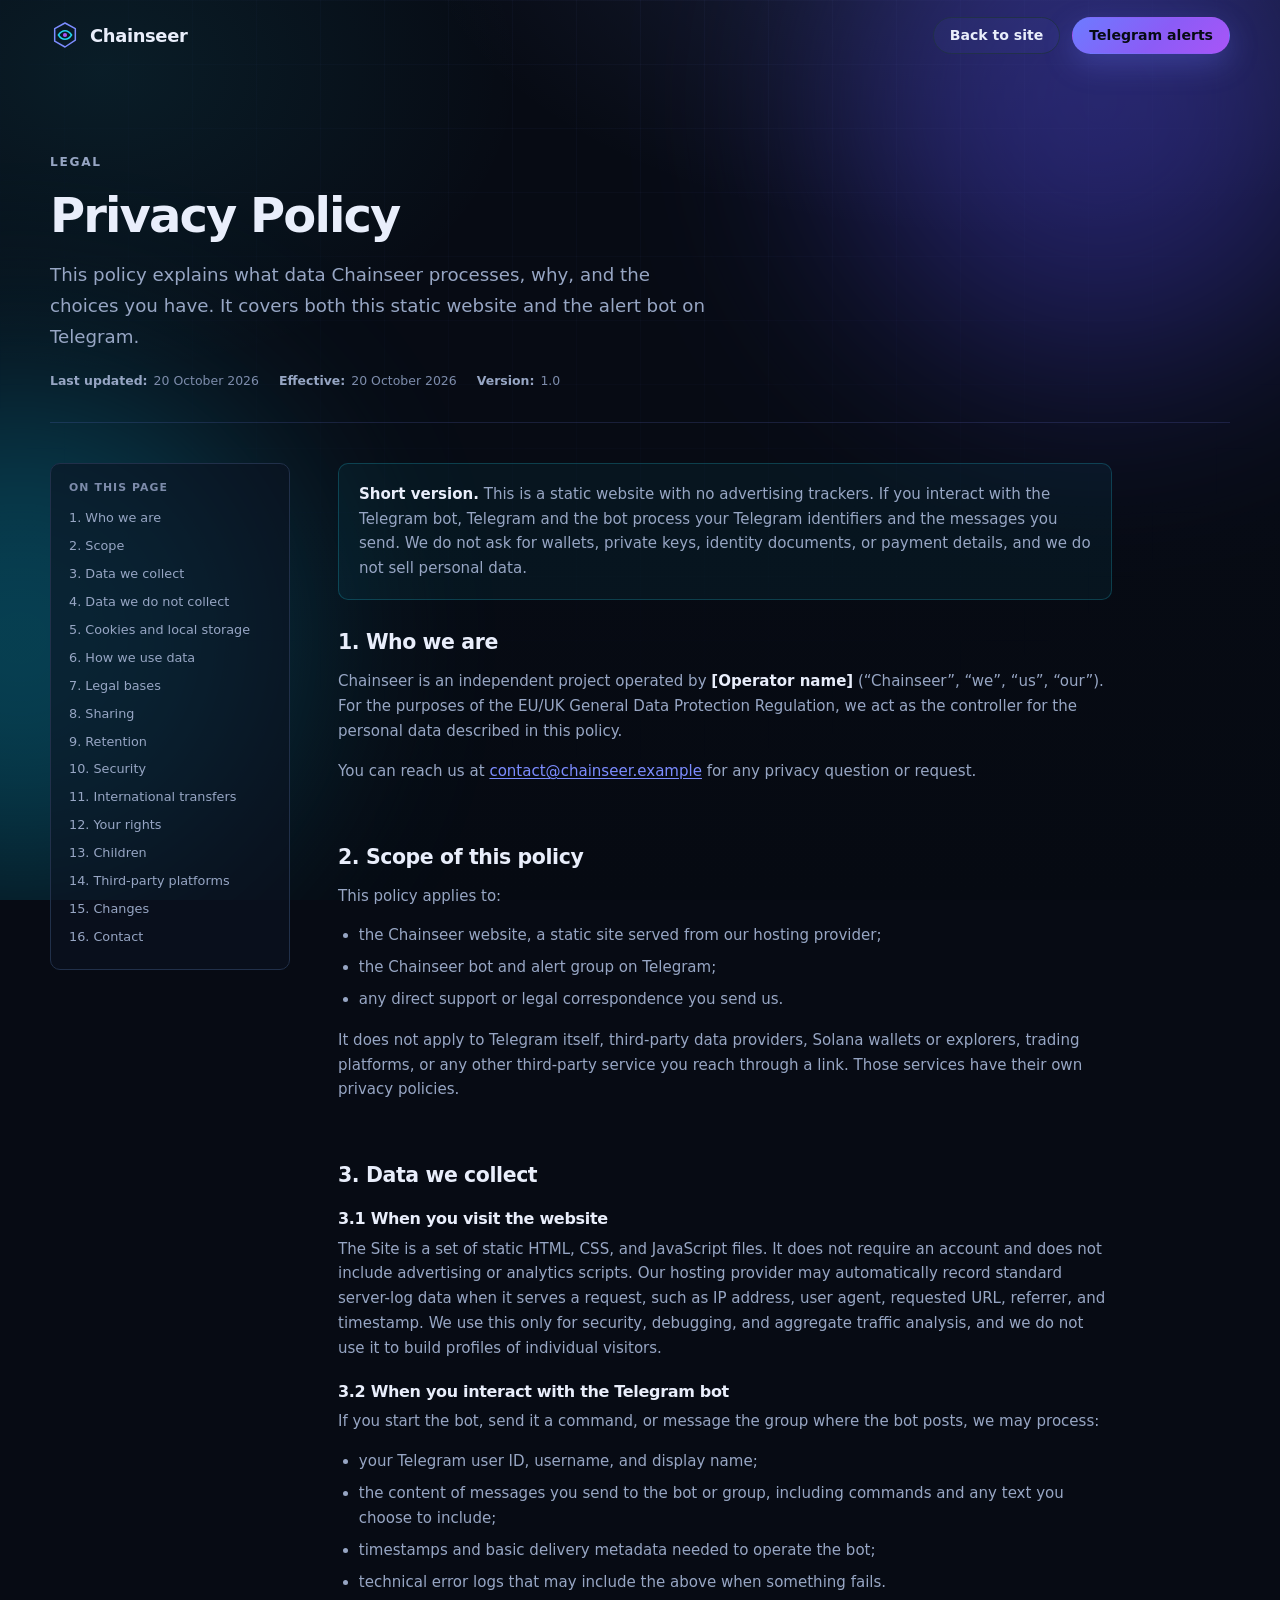
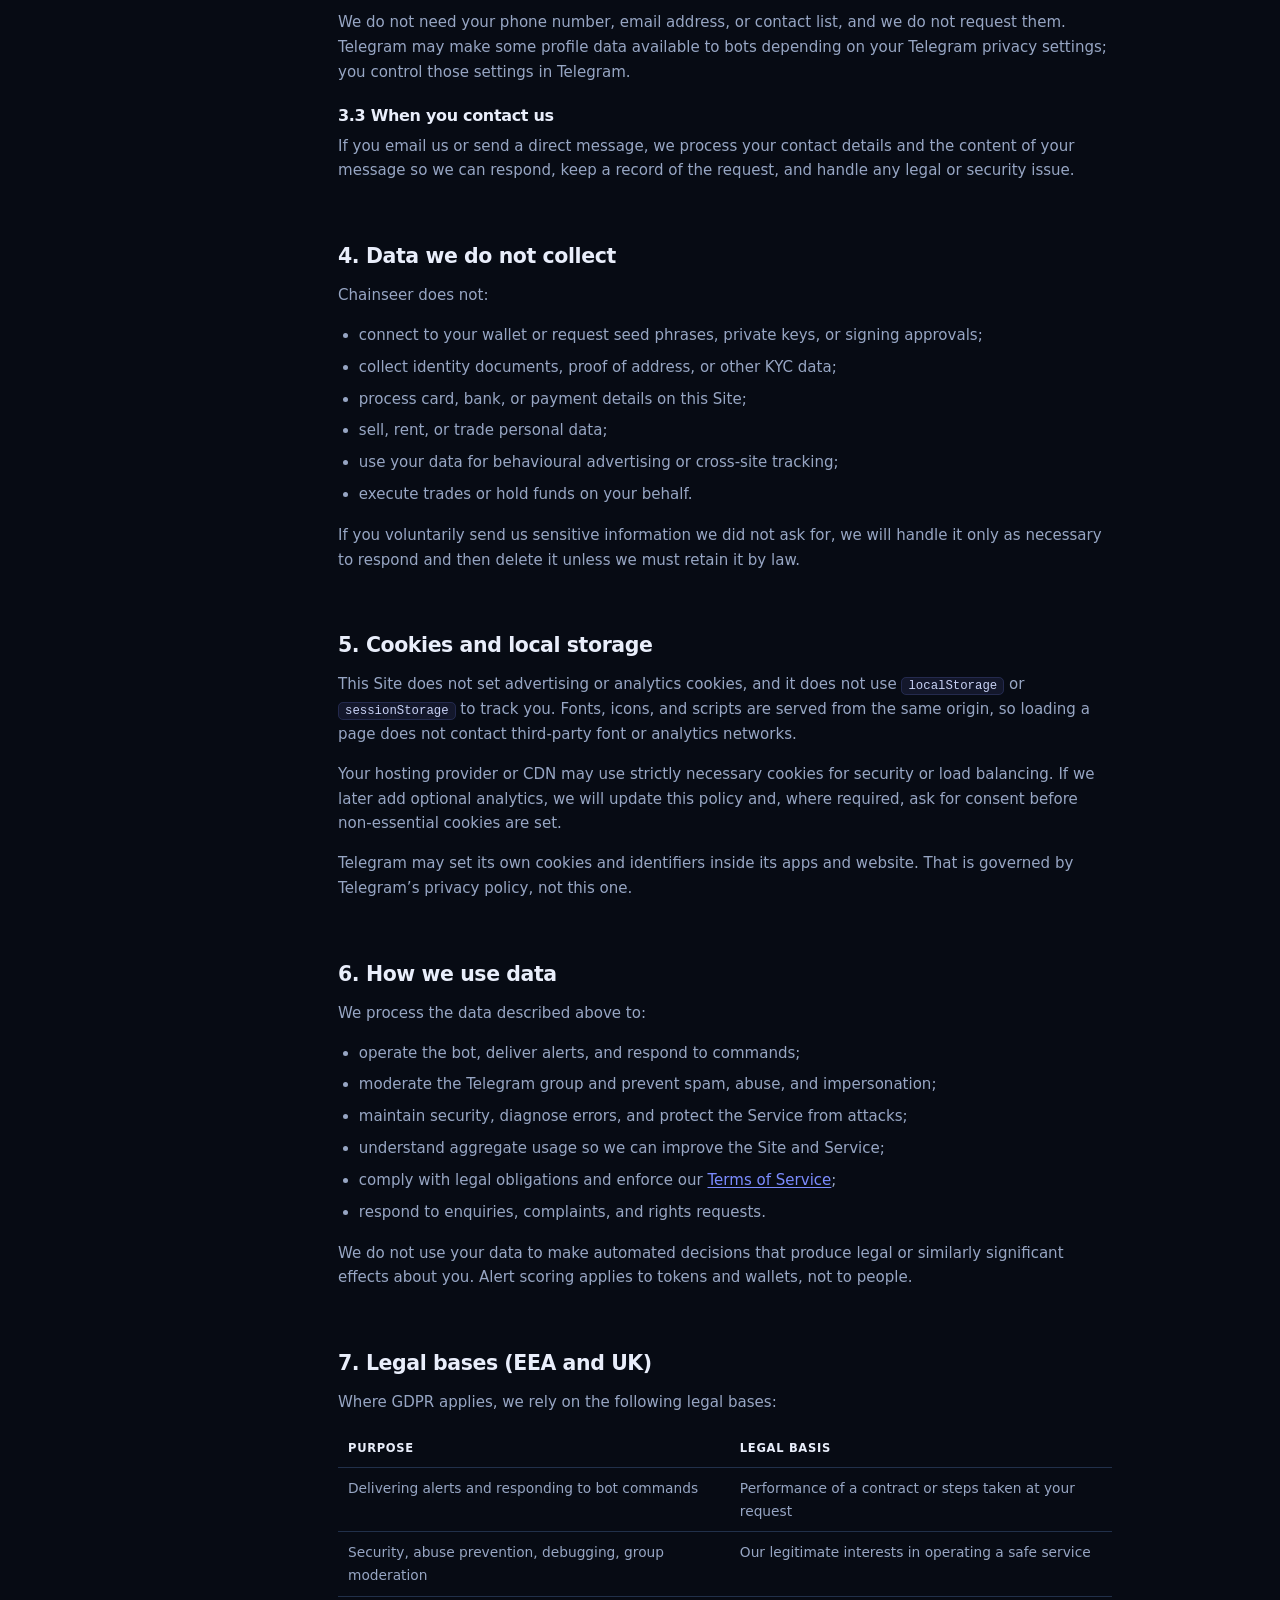
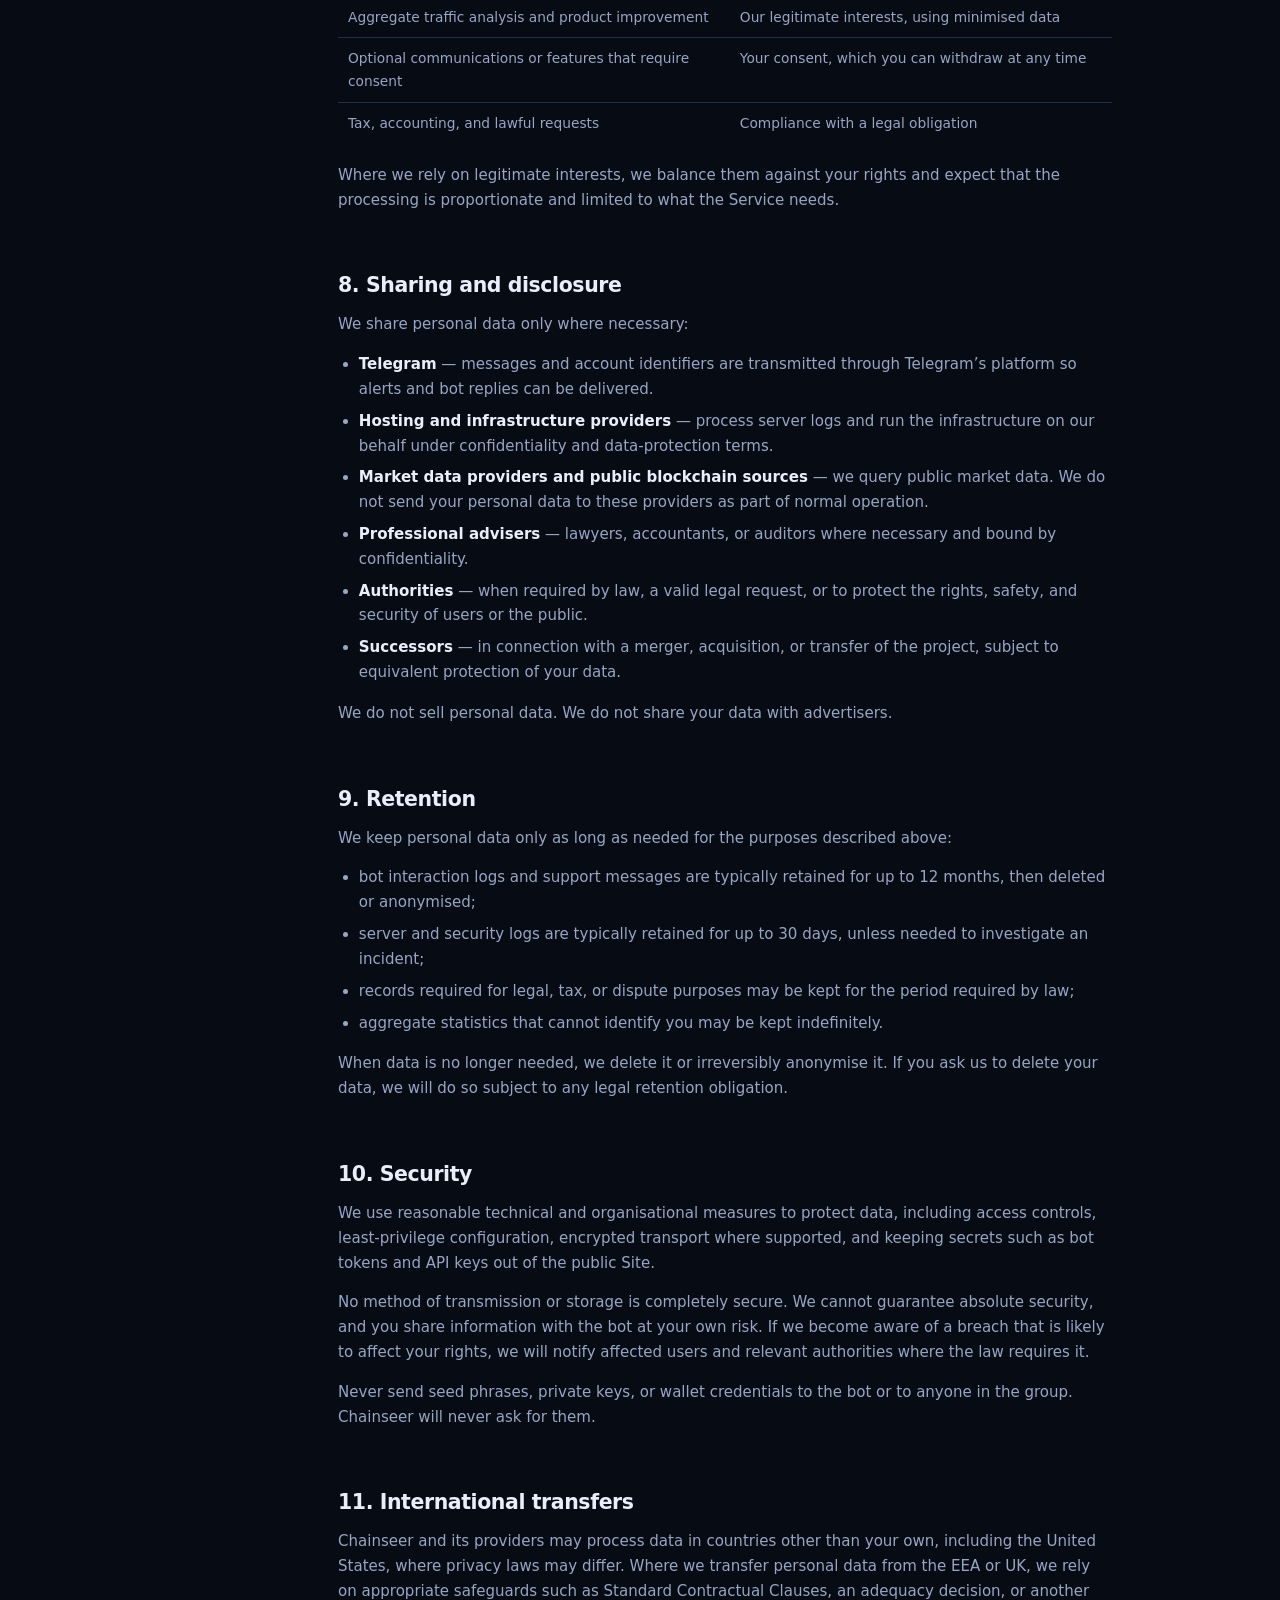
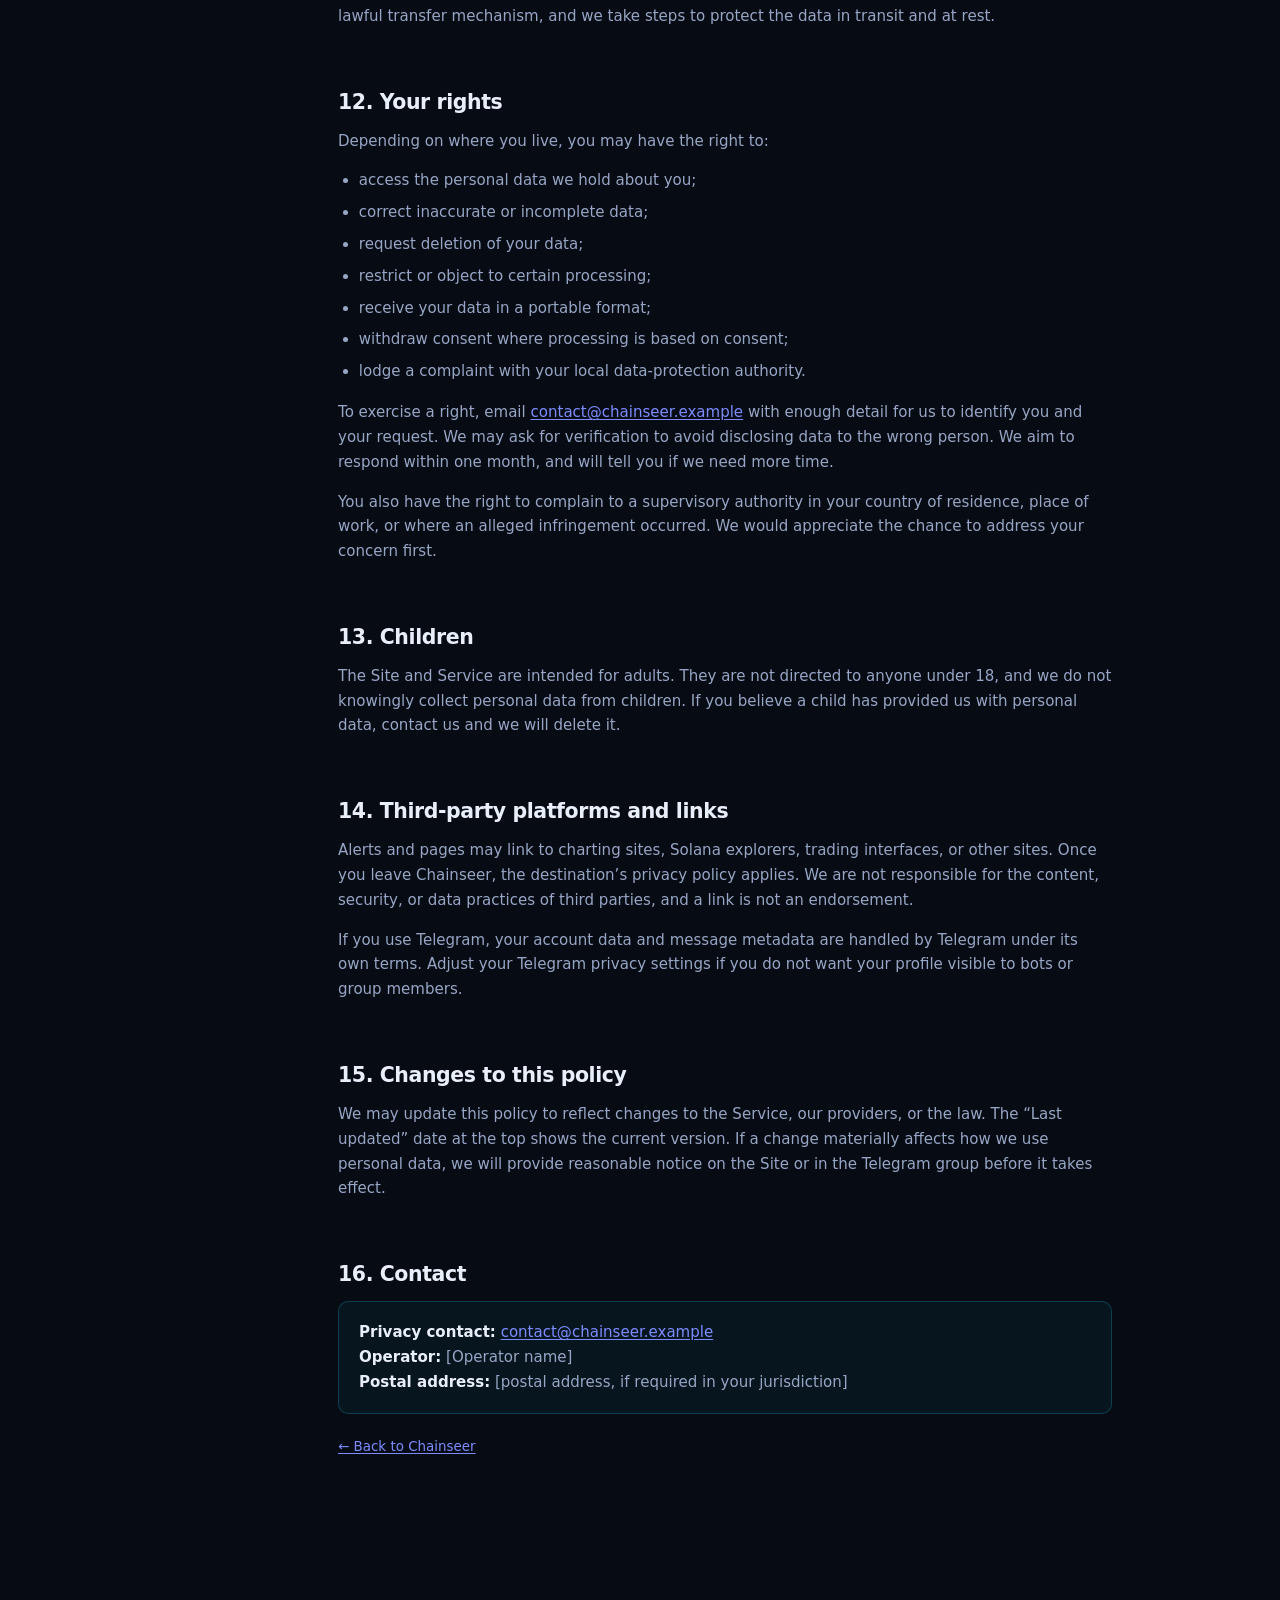
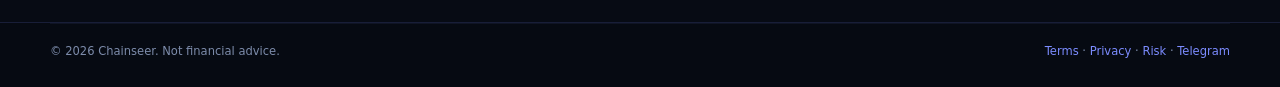
==== privacy.html @ b69fc52b "Add files via upload" ====
<!DOCTYPE html>
<html lang="en">
<head>
  <meta charset="utf-8">
  <meta name="viewport" content="width=device-width, initial-scale=1">
  <title>Privacy Policy — Chainseer</title>
  <meta name="description" content="How Chainseer handles data on the website and in the Telegram alert service.">
  <meta name="theme-color" content="#070b14">
  <link rel="canonical" href="https://chainseer.example/privacy.html">
  <meta name="robots" content="index,follow">
  <link rel="icon" href="data:image/svg+xml,%3Csvg xmlns='http://www.w3.org/2000/svg' viewBox='0 0 32 32'%3E%3Crect width='32' height='32' rx='8' fill='%230b1120'/%3E%3Cpath d='M16 4 27 10v12L16 28 5 22V10z' fill='none' stroke='%237c8cff' stroke-width='1.6'/%3E%3Cpath d='M9 16s3-4.5 7-4.5 7 4.5 7 4.5-3 4.5-7 4.5S9 16 9 16Z' fill='none' stroke='%2322d3ee' stroke-width='1.6'/%3E%3Ccircle cx='16' cy='16' r='2.2' fill='%23a855f7'/%3E%3C/svg%3E">
  <link rel="stylesheet" href="styles.css">
</head>
<body>
  <a class="skip-link" href="#main">Skip to content</a>
  <div class="bg-aura" aria-hidden="true"><span class="aura aura-1"></span><span class="aura aura-2"></span></div>

  <header class="site-header" id="top">
    <div class="wrap header-inner">
      <a class="brand" href="index.html" aria-label="Chainseer home">
        <svg class="brand-mark" viewBox="0 0 32 32" aria-hidden="true" focusable="false">
          <path d="M16 3.2 27 9.3v12.2L16 28.8 5 22.6V9.3z" fill="none" stroke="#7c8cff" stroke-width="1.6" stroke-linejoin="round"/>
          <path d="M9 16s3-4.6 7-4.6 7 4.6 7 4.6-3 4.6-7 4.6S9 16 9 16Z" fill="none" stroke="#22d3ee" stroke-width="1.6"/>
          <circle cx="16" cy="16" r="2.2" fill="#a855f7"/>
        </svg>
        <span class="brand-text">Chainseer</span>
      </a>
      <div class="header-actions">
        <a class="btn btn-ghost btn-sm" href="index.html">Back to site</a>
        <a class="btn btn-primary btn-sm" data-telegram href="https://t.me/chainseer" target="_blank" rel="noopener">Telegram alerts</a>
      </div>
    </div>
  </header>

  <main id="main">
    <div class="wrap legal-hero">
      <p class="eyebrow">Legal</p>
      <h1>Privacy Policy</h1>
      <p class="lede">This policy explains what data Chainseer processes, why, and the choices you have. It covers both this static website and the alert bot on Telegram.</p>
      <p class="legal-meta">
        <span><strong>Last updated:</strong> 20 October 2026</span>
        <span><strong>Effective:</strong> 20 October 2026</span>
        <span><strong>Version:</strong> 1.0</span>
      </p>
    </div>

    <div class="wrap legal-layout">
      <aside class="legal-toc" aria-label="On this page">
        <h2>On this page</h2>
        <nav>
          <a href="#who">1. Who we are</a>
          <a href="#scope">2. Scope</a>
          <a href="#collect">3. Data we collect</a>
          <a href="#not-collect">4. Data we do not collect</a>
          <a href="#cookies">5. Cookies and local storage</a>
          <a href="#use">6. How we use data</a>
          <a href="#bases">7. Legal bases</a>
          <a href="#share">8. Sharing</a>
          <a href="#retention">9. Retention</a>
          <a href="#security">10. Security</a>
          <a href="#transfers">11. International transfers</a>
          <a href="#rights">12. Your rights</a>
          <a href="#children">13. Children</a>
          <a href="#third-party">14. Third-party platforms</a>
          <a href="#changes">15. Changes</a>
          <a href="#contact">16. Contact</a>
        </nav>
      </aside>

      <article class="legal-body">
        <div class="legal-card callout">
          <p><strong>Short version.</strong> This is a static website with no advertising trackers. If you interact with the Telegram bot, Telegram and the bot process your Telegram identifiers and the messages you send. We do not ask for wallets, private keys, identity documents, or payment details, and we do not sell personal data.</p>
        </div>

        <section id="who">
          <h2>1. Who we are</h2>
          <p>Chainseer is an independent project operated by <strong>[Operator name]</strong> (“Chainseer”, “we”, “us”, “our”). For the purposes of the EU/UK General Data Protection Regulation, we act as the controller for the personal data described in this policy.</p>
          <p>You can reach us at <a href="mailto:contact@chainseer.example">contact@chainseer.example</a> for any privacy question or request.</p>
        </section>

        <section id="scope">
          <h2>2. Scope of this policy</h2>
          <p>This policy applies to:</p>
          <ul>
            <li>the Chainseer website, a static site served from our hosting provider;</li>
            <li>the Chainseer bot and alert group on Telegram;</li>
            <li>any direct support or legal correspondence you send us.</li>
          </ul>
          <p>It does not apply to Telegram itself, third-party data providers, Solana wallets or explorers, trading platforms, or any other third-party service you reach through a link. Those services have their own privacy policies.</p>
        </section>

        <section id="collect">
          <h2>3. Data we collect</h2>
          <h3>3.1 When you visit the website</h3>
          <p>The Site is a set of static HTML, CSS, and JavaScript files. It does not require an account and does not include advertising or analytics scripts. Our hosting provider may automatically record standard server-log data when it serves a request, such as IP address, user agent, requested URL, referrer, and timestamp. We use this only for security, debugging, and aggregate traffic analysis, and we do not use it to build profiles of individual visitors.</p>

          <h3>3.2 When you interact with the Telegram bot</h3>
          <p>If you start the bot, send it a command, or message the group where the bot posts, we may process:</p>
          <ul>
            <li>your Telegram user ID, username, and display name;</li>
            <li>the content of messages you send to the bot or group, including commands and any text you choose to include;</li>
            <li>timestamps and basic delivery metadata needed to operate the bot;</li>
            <li>technical error logs that may include the above when something fails.</li>
          </ul>
          <p>We do not need your phone number, email address, or contact list, and we do not request them. Telegram may make some profile data available to bots depending on your Telegram privacy settings; you control those settings in Telegram.</p>

          <h3>3.3 When you contact us</h3>
          <p>If you email us or send a direct message, we process your contact details and the content of your message so we can respond, keep a record of the request, and handle any legal or security issue.</p>
        </section>

        <section id="not-collect">
          <h2>4. Data we do not collect</h2>
          <p>Chainseer does not:</p>
          <ul>
            <li>connect to your wallet or request seed phrases, private keys, or signing approvals;</li>
            <li>collect identity documents, proof of address, or other KYC data;</li>
            <li>process card, bank, or payment details on this Site;</li>
            <li>sell, rent, or trade personal data;</li>
            <li>use your data for behavioural advertising or cross-site tracking;</li>
            <li>execute trades or hold funds on your behalf.</li>
          </ul>
          <p>If you voluntarily send us sensitive information we did not ask for, we will handle it only as necessary to respond and then delete it unless we must retain it by law.</p>
        </section>

        <section id="cookies">
          <h2>5. Cookies and local storage</h2>
          <p>This Site does not set advertising or analytics cookies, and it does not use <code>localStorage</code> or <code>sessionStorage</code> to track you. Fonts, icons, and scripts are served from the same origin, so loading a page does not contact third-party font or analytics networks.</p>
          <p>Your hosting provider or CDN may use strictly necessary cookies for security or load balancing. If we later add optional analytics, we will update this policy and, where required, ask for consent before non-essential cookies are set.</p>
          <p>Telegram may set its own cookies and identifiers inside its apps and website. That is governed by Telegram’s privacy policy, not this one.</p>
        </section>

        <section id="use">
          <h2>6. How we use data</h2>
          <p>We process the data described above to:</p>
          <ul>
            <li>operate the bot, deliver alerts, and respond to commands;</li>
            <li>moderate the Telegram group and prevent spam, abuse, and impersonation;</li>
            <li>maintain security, diagnose errors, and protect the Service from attacks;</li>
            <li>understand aggregate usage so we can improve the Site and Service;</li>
            <li>comply with legal obligations and enforce our <a href="terms.html">Terms of Service</a>;</li>
            <li>respond to enquiries, complaints, and rights requests.</li>
          </ul>
          <p>We do not use your data to make automated decisions that produce legal or similarly significant effects about you. Alert scoring applies to tokens and wallets, not to people.</p>
        </section>

        <section id="bases">
          <h2>7. Legal bases (EEA and UK)</h2>
          <p>Where GDPR applies, we rely on the following legal bases:</p>
          <table>
            <thead>
              <tr><th>Purpose</th><th>Legal basis</th></tr>
            </thead>
            <tbody>
              <tr><td>Delivering alerts and responding to bot commands</td><td>Performance of a contract or steps taken at your request</td></tr>
              <tr><td>Security, abuse prevention, debugging, group moderation</td><td>Our legitimate interests in operating a safe service</td></tr>
              <tr><td>Aggregate traffic analysis and product improvement</td><td>Our legitimate interests, using minimised data</td></tr>
              <tr><td>Optional communications or features that require consent</td><td>Your consent, which you can withdraw at any time</td></tr>
              <tr><td>Tax, accounting, and lawful requests</td><td>Compliance with a legal obligation</td></tr>
            </tbody>
          </table>
          <p>Where we rely on legitimate interests, we balance them against your rights and expect that the processing is proportionate and limited to what the Service needs.</p>
        </section>

        <section id="share">
          <h2>8. Sharing and disclosure</h2>
          <p>We share personal data only where necessary:</p>
          <ul>
            <li><strong>Telegram</strong> — messages and account identifiers are transmitted through Telegram’s platform so alerts and bot replies can be delivered.</li>
            <li><strong>Hosting and infrastructure providers</strong> — process server logs and run the infrastructure on our behalf under confidentiality and data-protection terms.</li>
            <li><strong>Market data providers and public blockchain sources</strong> — we query public market data. We do not send your personal data to these providers as part of normal operation.</li>
            <li><strong>Professional advisers</strong> — lawyers, accountants, or auditors where necessary and bound by confidentiality.</li>
            <li><strong>Authorities</strong> — when required by law, a valid legal request, or to protect the rights, safety, and security of users or the public.</li>
            <li><strong>Successors</strong> — in connection with a merger, acquisition, or transfer of the project, subject to equivalent protection of your data.</li>
          </ul>
          <p>We do not sell personal data. We do not share your data with advertisers.</p>
        </section>

        <section id="retention">
          <h2>9. Retention</h2>
          <p>We keep personal data only as long as needed for the purposes described above:</p>
          <ul>
            <li>bot interaction logs and support messages are typically retained for up to 12 months, then deleted or anonymised;</li>
            <li>server and security logs are typically retained for up to 30 days, unless needed to investigate an incident;</li>
            <li>records required for legal, tax, or dispute purposes may be kept for the period required by law;</li>
            <li>aggregate statistics that cannot identify you may be kept indefinitely.</li>
          </ul>
          <p>When data is no longer needed, we delete it or irreversibly anonymise it. If you ask us to delete your data, we will do so subject to any legal retention obligation.</p>
        </section>

        <section id="security">
          <h2>10. Security</h2>
          <p>We use reasonable technical and organisational measures to protect data, including access controls, least-privilege configuration, encrypted transport where supported, and keeping secrets such as bot tokens and API keys out of the public Site.</p>
          <p>No method of transmission or storage is completely secure. We cannot guarantee absolute security, and you share information with the bot at your own risk. If we become aware of a breach that is likely to affect your rights, we will notify affected users and relevant authorities where the law requires it.</p>
          <p>Never send seed phrases, private keys, or wallet credentials to the bot or to anyone in the group. Chainseer will never ask for them.</p>
        </section>

        <section id="transfers">
          <h2>11. International transfers</h2>
          <p>Chainseer and its providers may process data in countries other than your own, including the United States, where privacy laws may differ. Where we transfer personal data from the EEA or UK, we rely on appropriate safeguards such as Standard Contractual Clauses, an adequacy decision, or another lawful transfer mechanism, and we take steps to protect the data in transit and at rest.</p>
        </section>

        <section id="rights">
          <h2>12. Your rights</h2>
          <p>Depending on where you live, you may have the right to:</p>
          <ul>
            <li>access the personal data we hold about you;</li>
            <li>correct inaccurate or incomplete data;</li>
            <li>request deletion of your data;</li>
            <li>restrict or object to certain processing;</li>
            <li>receive your data in a portable format;</li>
            <li>withdraw consent where processing is based on consent;</li>
            <li>lodge a complaint with your local data-protection authority.</li>
          </ul>
          <p>To exercise a right, email <a href="mailto:contact@chainseer.example">contact@chainseer.example</a> with enough detail for us to identify you and your request. We may ask for verification to avoid disclosing data to the wrong person. We aim to respond within one month, and will tell you if we need more time.</p>
          <p>You also have the right to complain to a supervisory authority in your country of residence, place of work, or where an alleged infringement occurred. We would appreciate the chance to address your concern first.</p>
        </section>

        <section id="children">
          <h2>13. Children</h2>
          <p>The Site and Service are intended for adults. They are not directed to anyone under 18, and we do not knowingly collect personal data from children. If you believe a child has provided us with personal data, contact us and we will delete it.</p>
        </section>

        <section id="third-party">
          <h2>14. Third-party platforms and links</h2>
          <p>Alerts and pages may link to charting sites, Solana explorers, trading interfaces, or other sites. Once you leave Chainseer, the destination’s privacy policy applies. We are not responsible for the content, security, or data practices of third parties, and a link is not an endorsement.</p>
          <p>If you use Telegram, your account data and message metadata are handled by Telegram under its own terms. Adjust your Telegram privacy settings if you do not want your profile visible to bots or group members.</p>
        </section>

        <section id="changes">
          <h2>15. Changes to this policy</h2>
          <p>We may update this policy to reflect changes to the Service, our providers, or the law. The “Last updated” date at the top shows the current version. If a change materially affects how we use personal data, we will provide reasonable notice on the Site or in the Telegram group before it takes effect.</p>
        </section>

        <section id="contact">
          <h2>16. Contact</h2>
          <div class="legal-card callout">
            <p><strong>Privacy contact:</strong> <a href="mailto:contact@chainseer.example">contact@chainseer.example</a><br>
            <strong>Operator:</strong> [Operator name]<br>
            <strong>Postal address:</strong> [postal address, if required in your jurisdiction]</p>
          </div>
          <p class="back"><a href="index.html">← Back to Chainseer</a></p>
        </section>
      </article>
    </div>
  </main>

  <footer class="site-footer">
    <div class="wrap footer-bottom">
      <p>© <span id="year">2026</span> Chainseer. Not financial advice.</p>
      <p><a href="terms.html">Terms</a> · <a href="privacy.html">Privacy</a> · <a href="risk.html">Risk</a> · <a data-telegram href="https://t.me/chainseer" target="_blank" rel="noopener">Telegram</a></p>
    </div>
  </footer>

  <div class="toast" id="toast" role="status" aria-live="polite"></div>
  <script src="script.js" defer></script>
</body>
</html>
---- styles.css ----
/* ==========================================================================
   Chainseer — static marketing site
   No frameworks, no external requests. Dark, technical, restrained.
   ========================================================================== */

:root {
  --bg: #070b14;
  --bg-elev: #0b1120;
  --panel: rgba(18, 26, 43, 0.72);
  --panel-solid: #111a2c;
  --border: #21304a;
  --border-soft: rgba(124, 140, 255, 0.16);
  --text: #e9eefb;
  --muted: #97a6c4;
  --muted-2: #7d8cab;
  --brand: #7c8cff;
  --brand-2: #a855f7;
  --accent: #22d3ee;
  --success: #34d399;
  --warn: #fbbf24;
  --danger: #f87171;
  --radius: 16px;
  --radius-sm: 10px;
  --max: 1180px;
  --header-h: 72px;
  --font: ui-sans-serif, system-ui, -apple-system, "Segoe UI", Roboto, "Helvetica Neue", Arial, sans-serif;
  --mono: ui-monospace, SFMono-Regular, "SF Mono", Menlo, Consolas, "Liberation Mono", monospace;
  --shadow: 0 24px 70px rgba(0, 0, 0, 0.45);
  --ease: cubic-bezier(0.22, 1, 0.36, 1);
}

*,
*::before,
*::after { box-sizing: border-box; }

html {
  scroll-behavior: smooth;
  scroll-padding-top: calc(var(--header-h) + 20px);
  -webkit-text-size-adjust: 100%;
}

body {
  margin: 0;
  background: var(--bg);
  color: var(--text);
  font-family: var(--font);
  font-size: 16px;
  line-height: 1.65;
  -webkit-font-smoothing: antialiased;
  overflow-x: hidden;
}

img, svg { display: block; max-width: 100%; }
a { color: var(--brand); text-decoration: none; }
a:hover { color: #aab4ff; }
button { font: inherit; }
h1, h2, h3, h4 { line-height: 1.15; letter-spacing: -0.02em; margin: 0 0 0.6em; }
p { margin: 0 0 1em; }
ul, ol, dl, dd { margin: 0; padding: 0; }
li { list-style: none; }
code, pre { font-family: var(--mono); }

.wrap {
  width: min(100% - 40px, var(--max));
  margin-inline: auto;
}

.skip-link {
  position: absolute;
  left: 16px;
  top: -80px;
  z-index: 100;
  padding: 10px 16px;
  border-radius: 8px;
  background: var(--brand);
  color: #080c16;
  font-weight: 700;
  transition: top 0.15s ease;
}
.skip-link:focus { top: 12px; color: #080c16; }

:focus-visible {
  outline: 2px solid var(--accent);
  outline-offset: 3px;
  border-radius: 4px;
}

/* --------------------------------------------------------------------------
   Ambient background
   -------------------------------------------------------------------------- */
.bg-aura {
  position: fixed;
  inset: 0;
  z-index: -1;
  overflow: hidden;
  pointer-events: none;
  background:
    radial-gradient(900px 500px at 78% -10%, rgba(124, 140, 255, 0.16), transparent 65%),
    radial-gradient(700px 500px at 8% 8%, rgba(34, 211, 238, 0.09), transparent 60%),
    linear-gradient(180deg, #070b14 0%, #070b14 55%, #060a12 100%);
}
.bg-aura::after {
  content: "";
  position: absolute;
  inset: 0;
  background-image:
    linear-gradient(rgba(124, 140, 255, 0.045) 1px, transparent 1px),
    linear-gradient(90deg, rgba(124, 140, 255, 0.045) 1px, transparent 1px);
  background-size: 64px 64px;
  mask-image: radial-gradient(circle at 50% 0%, #000 0%, transparent 72%);
}
.aura {
  position: absolute;
  width: 520px;
  height: 520px;
  border-radius: 50%;
  filter: blur(110px);
  opacity: 0.4;
  animation: drift 26s ease-in-out infinite alternate;
}
.aura-1 { top: -160px; right: -80px; background: #4f46e5; }
.aura-2 { top: 42%; left: -240px; background: #0891b2; animation-delay: -8s; }
.aura-3 { bottom: -240px; right: 12%; background: #7e22ce; opacity: 0.26; animation-delay: -16s; }

@keyframes drift {
  from { transform: translate3d(0, 0, 0) scale(1); }
  to { transform: translate3d(30px, 40px, 0) scale(1.12); }
}

/* --------------------------------------------------------------------------
   Header
   -------------------------------------------------------------------------- */
.site-header {
  position: sticky;
  top: 0;
  z-index: 50;
  height: var(--header-h);
  display: flex;
  align-items: center;
  border-bottom: 1px solid transparent;
  transition: background 0.25s ease, border-color 0.25s ease, backdrop-filter 0.25s ease;
}
.site-header.is-scrolled {
  background: rgba(7, 11, 20, 0.82);
  border-bottom-color: var(--border-soft);
  backdrop-filter: blur(16px);
  -webkit-backdrop-filter: blur(16px);
}
.header-inner {
  display: flex;
  align-items: center;
  gap: 28px;
  justify-content: space-between;
}

.brand {
  display: inline-flex;
  align-items: center;
  gap: 10px;
  color: var(--text);
  font-weight: 800;
  font-size: 1.12rem;
  letter-spacing: -0.02em;
  flex-shrink: 0;
}
.brand:hover { color: var(--text); }
.brand-mark { width: 30px; height: 30px; }
.brand-text { white-space: nowrap; }

.nav {
  display: flex;
  align-items: center;
  gap: 4px;
}
.nav a {
  position: relative;
  padding: 8px 12px;
  border-radius: 8px;
  color: var(--muted);
  font-size: 0.92rem;
  font-weight: 600;
  transition: color 0.15s ease, background 0.15s ease;
}
.nav a:hover { color: var(--text); background: rgba(124, 140, 255, 0.08); }
.nav a.is-active { color: var(--text); }
.nav a.is-active::after {
  content: "";
  position: absolute;
  left: 12px;
  right: 12px;
  bottom: 3px;
  height: 2px;
  border-radius: 2px;
  background: linear-gradient(90deg, var(--brand), var(--accent));
}

.header-actions { display: flex; align-items: center; gap: 12px; }

/* Buttons */
.btn {
  display: inline-flex;
  align-items: center;
  justify-content: center;
  gap: 9px;
  border: 1px solid transparent;
  border-radius: 999px;
  padding: 10px 18px;
  font-weight: 700;
  font-size: 0.94rem;
  line-height: 1.2;
  cursor: pointer;
  white-space: nowrap;
  transition: transform 0.18s var(--ease), box-shadow 0.18s ease, background 0.18s ease, border-color 0.18s ease, color 0.18s ease;
}
.btn:hover { transform: translateY(-1px); }
.btn:active { transform: translateY(0); }
.btn-primary {
  background: linear-gradient(135deg, #6d7bff 0%, #8b5cf6 55%, #a855f7 100%);
  color: #070b14;
  box-shadow: 0 10px 30px rgba(109, 123, 255, 0.28);
}
.btn-primary:hover { color: #070b14; box-shadow: 0 14px 38px rgba(109, 123, 255, 0.4); }
.btn-ghost {
  background: rgba(124, 140, 255, 0.06);
  border-color: var(--border);
  color: var(--text);
}
.btn-ghost:hover { background: rgba(124, 140, 255, 0.12); border-color: rgba(124, 140, 255, 0.4); color: var(--text); }
.btn-lg { padding: 14px 26px; font-size: 1rem; }
.btn-sm { padding: 9px 16px; font-size: 0.88rem; }
.ico { width: 18px; height: 18px; flex-shrink: 0; }

.menu-btn {
  display: none;
  width: 42px;
  height: 42px;
  padding: 10px;
  background: transparent;
  border: 1px solid var(--border);
  border-radius: 10px;
  cursor: pointer;
  flex-direction: column;
  justify-content: space-between;
}
.menu-btn span {
  display: block;
  height: 2px;
  border-radius: 2px;
  background: var(--text);
  transition: transform 0.22s var(--ease), opacity 0.15s ease;
}
.menu-btn[aria-expanded="true"] span:nth-child(1) { transform: translateY(8px) rotate(45deg); }
.menu-btn[aria-expanded="true"] span:nth-child(2) { opacity: 0; }
.menu-btn[aria-expanded="true"] span:nth-child(3) { transform: translateY(-8px) rotate(-45deg); }

/* --------------------------------------------------------------------------
   Typography helpers
   -------------------------------------------------------------------------- */
.eyebrow {
  display: inline-flex;
  align-items: center;
  gap: 8px;
  margin: 0 0 16px;
  font-size: 0.76rem;
  font-weight: 800;
  letter-spacing: 0.14em;
  text-transform: uppercase;
  color: var(--muted);
}
.dot-live {
  width: 8px;
  height: 8px;
  border-radius: 50%;
  background: var(--success);
  box-shadow: 0 0 0 4px rgba(52, 211, 153, 0.14);
  animation: pulse 2.4s ease-out infinite;
}
@keyframes pulse {
  0% { box-shadow: 0 0 0 0 rgba(52, 211, 153, 0.35); }
  70% { box-shadow: 0 0 0 8px rgba(52, 211, 153, 0); }
  100% { box-shadow: 0 0 0 0 rgba(52, 211, 153, 0); }
}

.grad-text {
  background: linear-gradient(100deg, #b3bbff 0%, #8b8cff 35%, #d8b4fe 70%, #67e8f9 100%);
  -webkit-background-clip: text;
  background-clip: text;
  -webkit-text-fill-color: transparent;
  color: transparent;
}

.lede {
  max-width: 58ch;
  color: var(--muted);
  font-size: clamp(1.02rem, 1.6vw, 1.14rem);
  line-height: 1.7;
}

/* --------------------------------------------------------------------------
   Hero
   -------------------------------------------------------------------------- */
.hero {
  display: grid;
  grid-template-columns: minmax(0, 1.05fr) minmax(0, 0.95fr);
  gap: 56px;
  align-items: center;
  padding: clamp(48px, 7vw, 92px) 0 clamp(40px, 5vw, 64px);
}
.hero h1 {
  font-size: clamp(2.5rem, 5.4vw, 4.15rem);
  font-weight: 800;
  letter-spacing: -0.045em;
  margin-bottom: 0.34em;
}
.hero-cta {
  display: flex;
  flex-wrap: wrap;
  gap: 14px;
  margin: 30px 0 14px;
}
.hero-note {
  font-size: 0.82rem;
  color: var(--muted-2);
  margin-bottom: 34px;
}

.stat-strip {
  display: grid;
  grid-template-columns: repeat(4, minmax(0, 1fr));
  gap: 1px;
  border: 1px solid var(--border-soft);
  border-radius: var(--radius-sm);
  background: var(--border-soft);
  overflow: hidden;
  max-width: 560px;
}
.stat-strip > div {
  background: rgba(11, 17, 32, 0.72);
  padding: 14px 12px;
}
.stat-strip dt {
  font-size: 0.68rem;
  font-weight: 700;
  letter-spacing: 0.08em;
  text-transform: uppercase;
  color: var(--muted-2);
  margin-bottom: 4px;
}
.stat-strip dd {
  font-family: var(--mono);
  font-size: 1.28rem;
  font-weight: 700;
  color: var(--text);
  line-height: 1.1;
}
.stat-strip .unit { font-size: 0.72rem; color: var(--muted); margin-left: 2px; }

/* Hero visual */
.hero-visual { position: relative; }
.float-chip {
  position: absolute;
  z-index: 2;
  display: inline-flex;
  align-items: center;
  gap: 7px;
  padding: 8px 12px;
  border-radius: 999px;
  border: 1px solid var(--border);
  background: rgba(13, 20, 35, 0.92);
  color: var(--text);
  font-size: 0.74rem;
  font-weight: 700;
  letter-spacing: 0.02em;
  box-shadow: 0 12px 30px rgba(0, 0, 0, 0.35);
  backdrop-filter: blur(8px);
}
.float-chip .ico { width: 14px; height: 14px; color: var(--accent); }
.chip-a { top: -18px; left: -14px; animation: bob 5s ease-in-out infinite; }
.chip-b { bottom: 30px; right: -18px; animation: bob 6s ease-in-out infinite reverse; }
@keyframes bob {
  0%, 100% { transform: translateY(0); }
  50% { transform: translateY(-7px); }
}

/* Alert preview card */
.alert-card {
  position: relative;
  border: 1px solid rgba(124, 140, 255, 0.24);
  border-radius: 20px;
  background: linear-gradient(180deg, rgba(22, 31, 51, 0.96), rgba(12, 18, 32, 0.98));
  box-shadow: var(--shadow), inset 0 1px 0 rgba(255, 255, 255, 0.04);
  overflow: hidden;
}
.alert-card::before {
  content: "";
  position: absolute;
  inset: 0;
  border-radius: inherit;
  padding: 1px;
  background: linear-gradient(135deg, rgba(124, 140, 255, 0.5), transparent 35%, transparent 65%, rgba(34, 211, 238, 0.35));
  -webkit-mask: linear-gradient(#000 0 0) content-box, linear-gradient(#000 0 0);
  mask: linear-gradient(#000 0 0) content-box, linear-gradient(#000 0 0);
  -webkit-mask-composite: xor;
  mask-composite: exclude;
  pointer-events: none;
}
.alert-head {
  display: flex;
  align-items: center;
  gap: 10px;
  padding: 14px 16px;
  border-bottom: 1px solid rgba(124, 140, 255, 0.12);
  background: rgba(9, 14, 26, 0.6);
}
.bot-avatar {
  display: grid;
  place-items: center;
  width: 34px;
  height: 34px;
  border-radius: 50%;
  background: linear-gradient(135deg, #6d7bff, #a855f7);
  color: #080c16;
  font-weight: 900;
  font-size: 0.95rem;
  flex-shrink: 0;
}
.alert-id { display: flex; align-items: center; gap: 7px; min-width: 0; }
.alert-id strong { font-size: 0.9rem; }
.bot-tag {
  font-size: 0.6rem;
  font-weight: 800;
  text-transform: uppercase;
  letter-spacing: 0.06em;
  color: var(--brand);
  background: rgba(124, 140, 255, 0.14);
  border-radius: 4px;
  padding: 2px 5px;
}
.alert-time { margin-left: auto; font-size: 0.72rem; color: var(--muted-2); }
.sample-pill {
  font-size: 0.62rem;
  font-weight: 800;
  letter-spacing: 0.08em;
  text-transform: uppercase;
  color: var(--warn);
  border: 1px solid rgba(251, 191, 36, 0.3);
  background: rgba(251, 191, 36, 0.08);
  padding: 3px 7px;
  border-radius: 999px;
}
.alert-body { padding: 16px; }
.alert-title { font-size: 1.06rem; margin-bottom: 10px; }
.alert-title b { color: #fff; }
.alert-title em { color: var(--muted); font-style: normal; font-size: 0.92rem; }

.ca-row {
  display: flex;
  align-items: center;
  gap: 8px;
  background: #060a12;
  border: 1px solid var(--border);
  border-radius: 8px;
  padding: 7px 8px 7px 10px;
  margin-bottom: 14px;
}
.ca-row code {
  flex: 1;
  min-width: 0;
  overflow: hidden;
  text-overflow: ellipsis;
  white-space: nowrap;
  font-size: 0.72rem;
  color: #b7c4e4;
}
.copy-btn {
  flex-shrink: 0;
  border: 1px solid var(--border);
  background: rgba(124, 140, 255, 0.1);
  color: var(--text);
  font-size: 0.7rem;
  font-weight: 700;
  padding: 4px 9px;
  border-radius: 6px;
  cursor: pointer;
  transition: background 0.15s ease, border-color 0.15s ease;
}
.copy-btn:hover { background: rgba(124, 140, 255, 0.2); border-color: rgba(124, 140, 255, 0.45); }

.alert-rows {
  font-family: var(--mono);
  font-size: 0.76rem;
  color: #c3cee8;
  border-top: 1px solid rgba(124, 140, 255, 0.1);
  border-bottom: 1px solid rgba(124, 140, 255, 0.1);
  padding: 10px 0;
  margin-bottom: 12px;
}
.arow { display: flex; align-items: baseline; gap: 6px; padding: 2px 0; }
.arow span:first-child { color: var(--muted); min-width: 76px; }
.arow i {
  flex: 1;
  border-bottom: 1px dotted rgba(151, 166, 196, 0.28);
  transform: translateY(-3px);
}
.arow span:last-child { color: #e6ecfb; font-weight: 600; }

.score-row { display: flex; align-items: center; gap: 10px; margin-bottom: 12px; }
.score-label { font-size: 0.72rem; color: var(--muted); font-weight: 700; text-transform: uppercase; letter-spacing: 0.06em; }
.score-track {
  flex: 1;
  height: 8px;
  border-radius: 99px;
  background: #060a12;
  border: 1px solid var(--border);
  overflow: hidden;
}
.score-fill {
  display: block;
  height: 100%;
  width: var(--score, 0%);
  border-radius: inherit;
  background: linear-gradient(90deg, #6366f1, #a855f7 60%, #22d3ee);
  box-shadow: 0 0 14px rgba(124, 140, 255, 0.5);
}
.score-value { font-family: var(--mono); font-size: 0.95rem; color: #fff; }
.alert-link {
  margin: 0;
  font-size: 0.78rem;
  font-weight: 700;
  color: var(--brand);
}
.sample-note {
  margin: 0;
  padding: 9px 16px;
  font-size: 0.68rem;
  color: var(--muted-2);
  border-top: 1px solid rgba(124, 140, 255, 0.1);
  background: rgba(6, 10, 18, 0.5);
}

/* --------------------------------------------------------------------------
   Trust bar
   -------------------------------------------------------------------------- */
.trust {
  display: flex;
  flex-wrap: wrap;
  align-items: center;
  gap: 14px 34px;
  justify-content: space-between;
  padding: 22px 0;
  border-top: 1px solid var(--border-soft);
  border-bottom: 1px solid var(--border-soft);
}
.trust-label {
  margin: 0;
  font-size: 0.72rem;
  font-weight: 800;
  letter-spacing: 0.12em;
  text-transform: uppercase;
  color: var(--muted-2);
}
.trust-list { display: flex; flex-wrap: wrap; gap: 10px 26px; }
.trust-list li {
  position: relative;
  padding-left: 18px;
  font-size: 0.85rem;
  font-weight: 600;
  color: var(--muted);
}
.trust-list li::before {
  content: "";
  position: absolute;
  left: 0;
  top: 0.55em;
  width: 7px;
  height: 7px;
  border-radius: 2px;
  background: linear-gradient(135deg, var(--brand), var(--accent));
}

/* --------------------------------------------------------------------------
   Sections
   -------------------------------------------------------------------------- */
.section { padding: clamp(64px, 8vw, 104px) 0 0; }
.section-head { max-width: 720px; margin-bottom: 40px; }
.section-head h2, .tp-copy h2 {
  font-size: clamp(1.7rem, 3.2vw, 2.5rem);
  font-weight: 800;
  letter-spacing: -0.035em;
}
.section-sub { color: var(--muted); font-size: 1rem; max-width: 62ch; }

/* Steps */
.steps {
  display: grid;
  grid-template-columns: repeat(2, minmax(0, 1fr));
  gap: 1px;
  background: var(--border-soft);
  border: 1px solid var(--border-soft);
  border-radius: var(--radius);
  overflow: hidden;
  counter-reset: step;
}
.step {
  position: relative;
  display: flex;
  gap: 18px;
  padding: 26px 26px 24px;
  background: rgba(11, 17, 32, 0.78);
  transition: background 0.2s ease;
}
.step:hover { background: rgba(20, 29, 49, 0.9); }
.step-num {
  font-family: var(--mono);
  font-size: 0.78rem;
  font-weight: 700;
  color: var(--brand);
  padding-top: 3px;
  letter-spacing: 0.06em;
}
.step-body h3 { font-size: 1.05rem; margin-bottom: 0.45em; }
.step-body p { color: var(--muted); font-size: 0.92rem; margin-bottom: 10px; }
.step-meta {
  display: inline-block;
  font-family: var(--mono);
  font-size: 0.68rem;
  font-weight: 600;
  letter-spacing: 0.03em;
  color: var(--accent);
  background: rgba(34, 211, 238, 0.08);
  border: 1px solid rgba(34, 211, 238, 0.2);
  padding: 3px 8px;
  border-radius: 999px;
}

/* Features */
.feature-grid {
  display: grid;
  grid-template-columns: repeat(2, minmax(0, 1fr));
  gap: 16px;
}
.feature {
  position: relative;
  padding: 26px;
  border: 1px solid var(--border);
  border-radius: var(--radius);
  background: linear-gradient(180deg, rgba(18, 26, 43, 0.7), rgba(10, 16, 29, 0.7));
  transition: border-color 0.2s ease, transform 0.25s var(--ease), background 0.2s ease;
  overflow: hidden;
}
.feature:hover {
  transform: translateY(-3px);
  border-color: rgba(124, 140, 255, 0.4);
  background: linear-gradient(180deg, rgba(24, 34, 56, 0.8), rgba(12, 19, 34, 0.8));
}
.feature-wide { grid-column: span 2; }
.feature-icon {
  display: grid;
  place-items: center;
  width: 38px;
  height: 38px;
  margin-bottom: 16px;
  border-radius: 10px;
  border: 1px solid rgba(124, 140, 255, 0.25);
  background: rgba(124, 140, 255, 0.09);
  color: var(--accent);
  font-size: 1.1rem;
  line-height: 1;
}
.feature h3 { font-size: 1.1rem; margin-bottom: 0.5em; }
.feature p { color: var(--muted); font-size: 0.92rem; margin: 0; }

/* --------------------------------------------------------------------------
   Scoring + filters
   -------------------------------------------------------------------------- */
.split {
  display: grid;
  grid-template-columns: minmax(0, 0.92fr) minmax(0, 1.08fr);
  gap: 22px;
  align-items: start;
}
/* --------------------------------------------------------------------------
   Telegram panel
   -------------------------------------------------------------------------- */
.telegram-panel {
  position: relative;
  display: grid;
  grid-template-columns: minmax(0, 1.15fr) minmax(0, 0.85fr);
  gap: 30px;
  padding: clamp(26px, 4vw, 48px);
  border: 1px solid rgba(34, 211, 238, 0.22);
  border-radius: 24px;
  background:
    radial-gradient(600px 300px at 100% 0%, rgba(34, 211, 238, 0.14), transparent 70%),
    radial-gradient(500px 300px at 0% 100%, rgba(124, 140, 255, 0.16), transparent 70%),
    rgba(11, 18, 32, 0.85);
  overflow: hidden;
}
.tp-copy { position: relative; z-index: 1; }
.tp-copy p { color: var(--muted); max-width: 54ch; }
.check-list { display: grid; gap: 8px; margin: 20px 0 26px; }
.check-list li {
  position: relative;
  padding-left: 26px;
  font-size: 0.9rem;
  color: #c8d4ec;
}
.check-list li::before {
  content: "";
  position: absolute;
  left: 0;
  top: 0.38em;
  width: 15px;
  height: 15px;
  border-radius: 50%;
  background: rgba(52, 211, 153, 0.12);
  border: 1px solid rgba(52, 211, 153, 0.4);
}
.check-list li::after {
  content: "";
  position: absolute;
  left: 4.5px;
  top: 0.63em;
  width: 5px;
  height: 2.5px;
  border-left: 1.5px solid var(--success);
  border-bottom: 1.5px solid var(--success);
  transform: rotate(-45deg);
}
.tp-actions { display: flex; flex-wrap: wrap; align-items: center; gap: 14px; }
.tp-note { font-size: 0.76rem; color: var(--muted-2); max-width: 30ch; margin: 0; }

.tp-aside { display: grid; place-items: center; }
.phone {
  width: min(100%, 290px);
  border: 1px solid var(--border);
  border-radius: 22px;
  background: #0e1626;
  box-shadow: 0 26px 60px rgba(0, 0, 0, 0.45);
  overflow: hidden;
  transform: rotate(-2deg);
}
.phone-top {
  display: flex;
  align-items: center;
  gap: 10px;
  padding: 12px 14px;
  border-bottom: 1px solid var(--border);
  background: #0b1220;
}
.phone-avatar {
  display: grid;
  place-items: center;
  width: 30px;
  height: 30px;
  border-radius: 50%;
  background: linear-gradient(135deg, #6d7bff, #a855f7);
  color: #080c16;
  font-weight: 900;
  font-size: 0.8rem;
}
.phone-top strong { display: block; font-size: 0.82rem; }
.phone-top small { color: var(--muted-2); font-size: 0.66rem; }
.phone-msg {
  margin: 12px 10px;
  padding: 12px 12px 10px;
  background: #111d31;
  border: 1px solid rgba(124, 140, 255, 0.18);
  border-radius: 10px 10px 10px 3px;
}
.phone-msg p { margin: 0 0 7px; font-size: 0.78rem; }
.phone-ca {
  font-family: var(--mono);
  font-size: 0.68rem !important;
  color: #b7c4e4;
  background: #060a12;
  border-radius: 5px;
  padding: 5px 7px;
}
.phone-line { display: flex; justify-content: space-between; color: var(--muted); }
.phone-line b { color: var(--text); font-family: var(--mono); }
.phone-cta {
  margin: 0 10px 14px;
  padding: 7px;
  text-align: center;
  font-size: 0.72rem;
  font-weight: 700;
  color: var(--accent);
  border: 1px solid rgba(34, 211, 238, 0.22);
  border-radius: 8px;
  background: rgba(34, 211, 238, 0.05);
}

/* --------------------------------------------------------------------------
   Loop / profiler
   -------------------------------------------------------------------------- */
.loop {
  display: grid;
  grid-template-columns: repeat(4, minmax(0, 1fr));
  gap: 14px;
}
.loop-card {
  position: relative;
  padding: 22px;
  border: 1px solid var(--border);
  border-radius: var(--radius);
  background: rgba(12, 19, 34, 0.7);
}
.loop-step {
  display: inline-grid;
  place-items: center;
  width: 26px;
  height: 26px;
  margin-bottom: 14px;
  border-radius: 7px;
  background: rgba(124, 140, 255, 0.1);
  border: 1px solid rgba(124, 140, 255, 0.28);
  color: var(--brand);
  font-family: var(--mono);
  font-size: 0.72rem;
  font-weight: 700;
}
.loop-card h3 { font-size: 0.98rem; margin-bottom: 0.45em; }
.loop-card p { color: var(--muted); font-size: 0.85rem; margin: 0; }

/* --------------------------------------------------------------------------
   Dashboard
   -------------------------------------------------------------------------- */
/* --------------------------------------------------------------------------
   FAQ
   -------------------------------------------------------------------------- */
.faq {
  border-top: 1px solid var(--border);
}
.faq details {
  border-bottom: 1px solid var(--border);
}
.faq summary {
  position: relative;
  padding: 20px 44px 20px 0;
  cursor: pointer;
  font-weight: 700;
  font-size: 1rem;
  list-style: none;
  color: var(--text);
  transition: color 0.15s ease;
}
.faq summary::-webkit-details-marker { display: none; }
.faq summary:hover { color: #c3caff; }
.faq summary::after {
  content: "+";
  position: absolute;
  right: 8px;
  top: 50%;
  transform: translateY(-50%);
  font-family: var(--mono);
  font-size: 1.25rem;
  font-weight: 400;
  color: var(--brand);
  transition: transform 0.22s var(--ease);
}
.faq details[open] summary::after { transform: translateY(-50%) rotate(45deg); }
.faq details p {
  padding: 0 44px 22px 0;
  margin: 0;
  color: var(--muted);
  font-size: 0.93rem;
  max-width: 78ch;
}

/* --------------------------------------------------------------------------
   Final CTA + risk
   -------------------------------------------------------------------------- */
.final-cta {
  position: relative;
  text-align: center;
  padding: clamp(40px, 6vw, 68px) 24px;
  border: 1px solid rgba(124, 140, 255, 0.26);
  border-radius: 24px;
  background:
    radial-gradient(500px 260px at 50% 0%, rgba(124, 140, 255, 0.22), transparent 70%),
    rgba(12, 19, 34, 0.85);
  overflow: hidden;
}
.final-cta h2 {
  font-size: clamp(1.7rem, 3.6vw, 2.6rem);
  font-weight: 800;
  letter-spacing: -0.035em;
  max-width: 18ch;
  margin-inline: auto;
}
.final-cta > p { color: var(--muted); max-width: 46ch; margin-inline: auto; }
.final-cta .btn { margin-top: 6px; }
.final-note { font-size: 0.76rem; color: var(--muted-2); margin: 18px 0 0; }

.risk-banner {
  margin-top: 34px;
  padding: 18px 20px;
  border: 1px solid rgba(251, 191, 36, 0.22);
  border-left: 3px solid var(--warn);
  border-radius: var(--radius-sm);
  background: rgba(251, 191, 36, 0.05);
  color: var(--muted);
  font-size: 0.84rem;
  line-height: 1.6;
}
.risk-banner strong { color: var(--warn); }
.risk-banner a { color: var(--warn); text-decoration: underline; text-underline-offset: 2px; }

/* --------------------------------------------------------------------------
   Footer
   -------------------------------------------------------------------------- */
.site-footer {
  margin-top: clamp(64px, 8vw, 100px);
  border-top: 1px solid var(--border-soft);
  background: rgba(6, 10, 18, 0.7);
}
.footer-inner {
  display: grid;
  grid-template-columns: minmax(0, 1.1fr) minmax(0, 1.4fr);
  gap: 40px;
  padding: 48px 0 36px;
}
.footer-brand p {
  margin: 14px 0 0;
  font-size: 0.82rem;
  color: var(--muted-2);
  max-width: 34ch;
}
.footer-nav {
  display: grid;
  grid-template-columns: repeat(3, minmax(0, 1fr));
  gap: 24px;
}
.footer-nav h2 {
  font-size: 0.7rem;
  font-weight: 800;
  letter-spacing: 0.1em;
  text-transform: uppercase;
  color: var(--muted-2);
  margin-bottom: 12px;
}
.footer-nav a {
  display: block;
  padding: 4px 0;
  font-size: 0.84rem;
  color: var(--muted);
}
.footer-nav a:hover { color: var(--text); }
.footer-bottom {
  display: flex;
  flex-wrap: wrap;
  justify-content: space-between;
  gap: 8px 24px;
  padding: 18px 0 26px;
  border-top: 1px solid rgba(124, 140, 255, 0.08);
}
.footer-bottom p { margin: 0; font-size: 0.72rem; color: var(--muted-2); }

/* --------------------------------------------------------------------------
   Toast
   -------------------------------------------------------------------------- */
.toast {
  position: fixed;
  left: 50%;
  bottom: 24px;
  z-index: 90;
  transform: translate(-50%, 20px);
  padding: 10px 18px;
  border-radius: 999px;
  background: #e9eefb;
  color: #0a0f1c;
  font-size: 0.82rem;
  font-weight: 700;
  box-shadow: 0 16px 40px rgba(0, 0, 0, 0.4);
  opacity: 0;
  pointer-events: none;
  transition: opacity 0.2s ease, transform 0.25s var(--ease);
}
.toast.is-visible { opacity: 1; transform: translate(-50%, 0); }

/* --------------------------------------------------------------------------
   Reveal on scroll
   -------------------------------------------------------------------------- */
.reveal {
  opacity: 0;
  transform: translateY(18px);
  transition: opacity 0.6s var(--ease), transform 0.6s var(--ease);
}
.reveal.is-visible { opacity: 1; transform: none; }

/* --------------------------------------------------------------------------
   Legal pages
   -------------------------------------------------------------------------- */
.legal-hero {
  padding: clamp(48px, 7vw, 76px) 0 30px;
  border-bottom: 1px solid var(--border-soft);
}
.legal-hero h1 {
  font-size: clamp(2rem, 4.4vw, 3rem);
  font-weight: 800;
  letter-spacing: -0.04em;
  margin-bottom: 0.35em;
}
.legal-meta {
  display: flex;
  flex-wrap: wrap;
  gap: 8px 20px;
  margin: 18px 0 0;
  font-size: 0.78rem;
  color: var(--muted-2);
}
.legal-meta span { display: inline-flex; align-items: center; gap: 6px; }
.legal-meta strong { color: var(--muted); font-weight: 600; }

.legal-layout {
  display: grid;
  grid-template-columns: 240px minmax(0, 1fr);
  gap: 48px;
  align-items: start;
  padding: 40px 0 20px;
}
.legal-toc {
  position: sticky;
  top: calc(var(--header-h) + 24px);
  padding: 18px;
  border: 1px solid var(--border);
  border-radius: var(--radius-sm);
  background: rgba(12, 19, 34, 0.6);
}
.legal-toc h2 {
  font-size: 0.68rem;
  font-weight: 800;
  letter-spacing: 0.1em;
  text-transform: uppercase;
  color: var(--muted-2);
  margin-bottom: 10px;
}
.legal-toc a {
  display: block;
  padding: 5px 0;
  font-size: 0.8rem;
  color: var(--muted);
  line-height: 1.4;
}
.legal-toc a:hover { color: var(--text); }

.legal-body { max-width: 76ch; }
.legal-body section { padding-bottom: 30px; scroll-margin-top: 100px; }
.legal-body h2 {
  font-size: 1.28rem;
  font-weight: 800;
  letter-spacing: -0.02em;
  margin: 8px 0 0.7em;
  padding-top: 9px;
}
.legal-body h3 {
  font-size: 1rem;
  font-weight: 700;
  margin: 1.4em 0 0.5em;
}
.legal-body p, .legal-body li { color: var(--muted); font-size: 0.94rem; }
.legal-body ul, .legal-body ol { margin: 0 0 1em; padding-left: 1.3em; }
.legal-body li { list-style: disc; margin-bottom: 7px; }
.legal-body ol li { list-style: decimal; }
.legal-body a { text-decoration: underline; text-underline-offset: 2px; }
.legal-body strong { color: var(--text); }
.legal-body code {
  font-size: 0.82em;
  background: rgba(124, 140, 255, 0.1);
  border: 1px solid rgba(124, 140, 255, 0.16);
  padding: 1px 6px;
  border-radius: 5px;
  color: #c9d2f5;
}
.legal-card {
  padding: 18px 20px;
  border: 1px solid var(--border);
  border-radius: var(--radius-sm);
  background: rgba(12, 19, 34, 0.7);
  margin: 0 0 1.4em;
}
.legal-card p:last-child { margin-bottom: 0; }
.legal-card.callout {
  border-color: rgba(34, 211, 238, 0.22);
  background: rgba(34, 211, 238, 0.05);
}
.legal-card.warn {
  border-color: rgba(251, 191, 36, 0.25);
  background: rgba(251, 191, 36, 0.05);
}
.legal-card h3 { margin-top: 0; }
.legal-body table {
  width: 100%;
  border-collapse: collapse;
  margin: 0 0 1.4em;
  font-size: 0.86rem;
}
.legal-body th, .legal-body td {
  text-align: left;
  padding: 9px 10px;
  border-bottom: 1px solid var(--border);
  color: var(--muted);
  vertical-align: top;
}
.legal-body th { color: var(--text); font-size: 0.72rem; text-transform: uppercase; letter-spacing: 0.06em; }
.legal-body tr:last-child td { border-bottom: 0; }
.legal-body .back { margin-top: 10px; font-size: 0.84rem; }

/* --------------------------------------------------------------------------
   Responsive
   -------------------------------------------------------------------------- */
@media (max-width: 1040px) {
  .nav { gap: 0; }
  .nav a { padding: 8px 9px; font-size: 0.86rem; }
  .hero { gap: 38px; }
  .loop { grid-template-columns: repeat(2, minmax(0, 1fr)); }
}

@media (max-width: 920px) {
  .menu-btn { display: flex; }
  .nav {
    position: fixed;
    top: calc(var(--header-h) + 8px);
    right: 20px;
    left: 20px;
    flex-direction: column;
    align-items: stretch;
    gap: 2px;
    padding: 12px;
    border: 1px solid var(--border);
    border-radius: 14px;
    background: rgba(10, 16, 29, 0.98);
    box-shadow: var(--shadow);
    opacity: 0;
    visibility: hidden;
    transform: translateY(-8px);
    transition: opacity 0.18s ease, transform 0.18s var(--ease), visibility 0.18s;
  }
  .nav.is-open { opacity: 1; visibility: visible; transform: none; }
  .nav a { padding: 12px 14px; font-size: 0.95rem; border-radius: 8px; }
  .nav a.is-active::after { display: none; }
  .nav a.is-active { background: rgba(124, 140, 255, 0.1); }

  .hero { grid-template-columns: 1fr; padding-top: 40px; }
  .hero-visual { max-width: 520px; width: 100%; margin-inline: auto; }
  .hero-copy { max-width: 660px; }
  .split { grid-template-columns: 1fr; }
  .telegram-panel { grid-template-columns: 1fr; }
  .tp-aside { display: none; }
  .legal-layout { grid-template-columns: 1fr; gap: 24px; }
  .legal-toc { position: static; }
  .legal-toc nav { display: flex; flex-wrap: wrap; gap: 4px 16px; }
  .legal-toc a { font-size: 0.78rem; }
  .footer-inner { grid-template-columns: 1fr; gap: 30px; }
}

@media (max-width: 680px) {
  .wrap { width: calc(100% - 32px); }
  .header-actions .btn-primary.btn-sm { display: none; }
  .stat-strip { grid-template-columns: 1fr 1fr; }
  .steps { grid-template-columns: 1fr; }
  .feature-grid { grid-template-columns: 1fr; }
  .feature-wide { grid-column: span 1; }
  .loop { grid-template-columns: 1fr; }
  .footer-nav { grid-template-columns: 1fr 1fr; gap: 24px 16px; }
  .footer-bottom { flex-direction: column; }
  .float-chip { display: none; }
  .final-cta { padding-inline: 18px; }
  .hero-cta .btn { width: 100%; }
  .trust { gap: 12px; }
  .trust-list { gap: 8px 18px; }
  .legal-toc { display: none; }
}

@media (max-width: 420px) {
  .brand-text { font-size: 1rem; }
  .alert-head { flex-wrap: wrap; }
  .sample-pill { margin-left: auto; }
}

/* --------------------------------------------------------------------------
   Motion & print
   -------------------------------------------------------------------------- */
@media (prefers-reduced-motion: reduce) {
  html { scroll-behavior: auto; }
  *, *::before, *::after {
    animation-duration: 0.001ms !important;
    animation-iteration-count: 1 !important;
    transition-duration: 0.001ms !important;
  }
  .reveal { opacity: 1; transform: none; }
}

@media print {
  .site-header, .bg-aura, .toast, .hero-visual, .float-chip, .menu-btn { display: none !important; }
  body { background: #fff; color: #111; }
  a { color: #111; text-decoration: underline; }
  .legal-layout { display: block; }
  .legal-toc { display: none; }
}
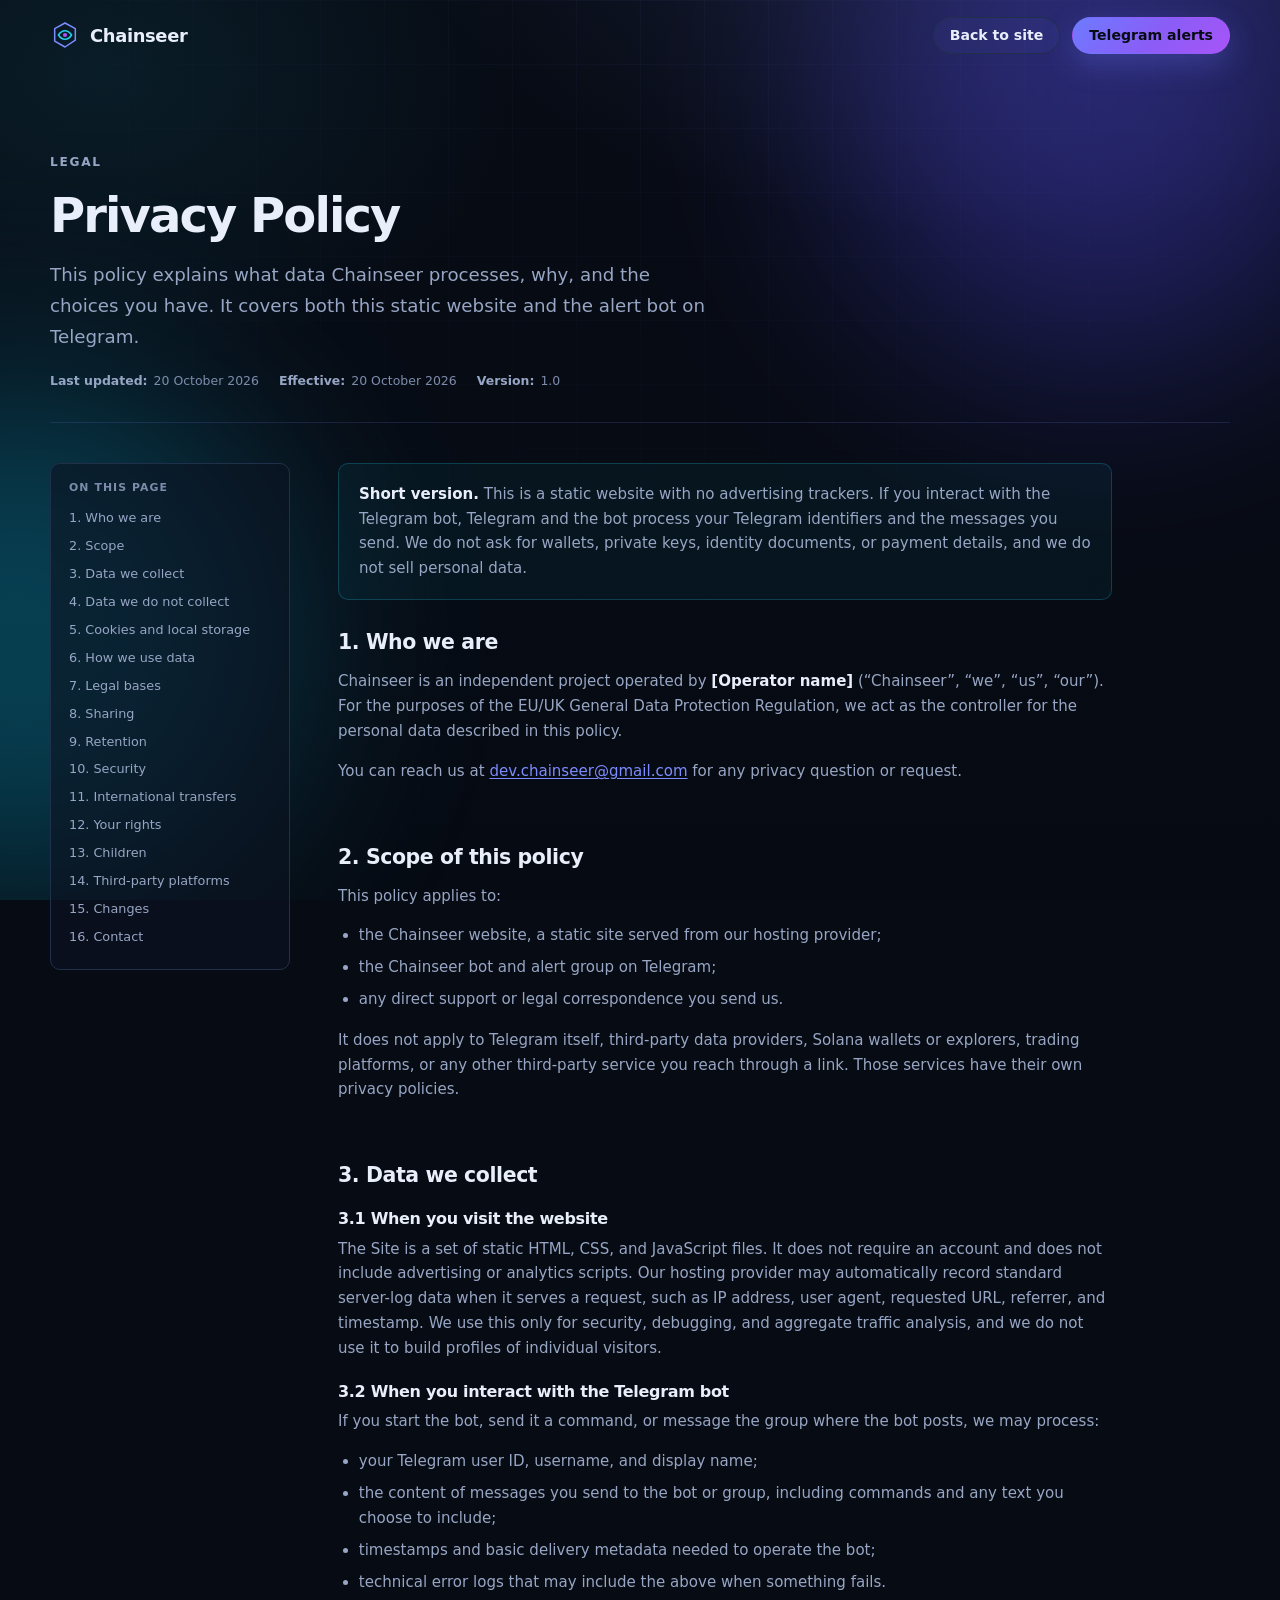
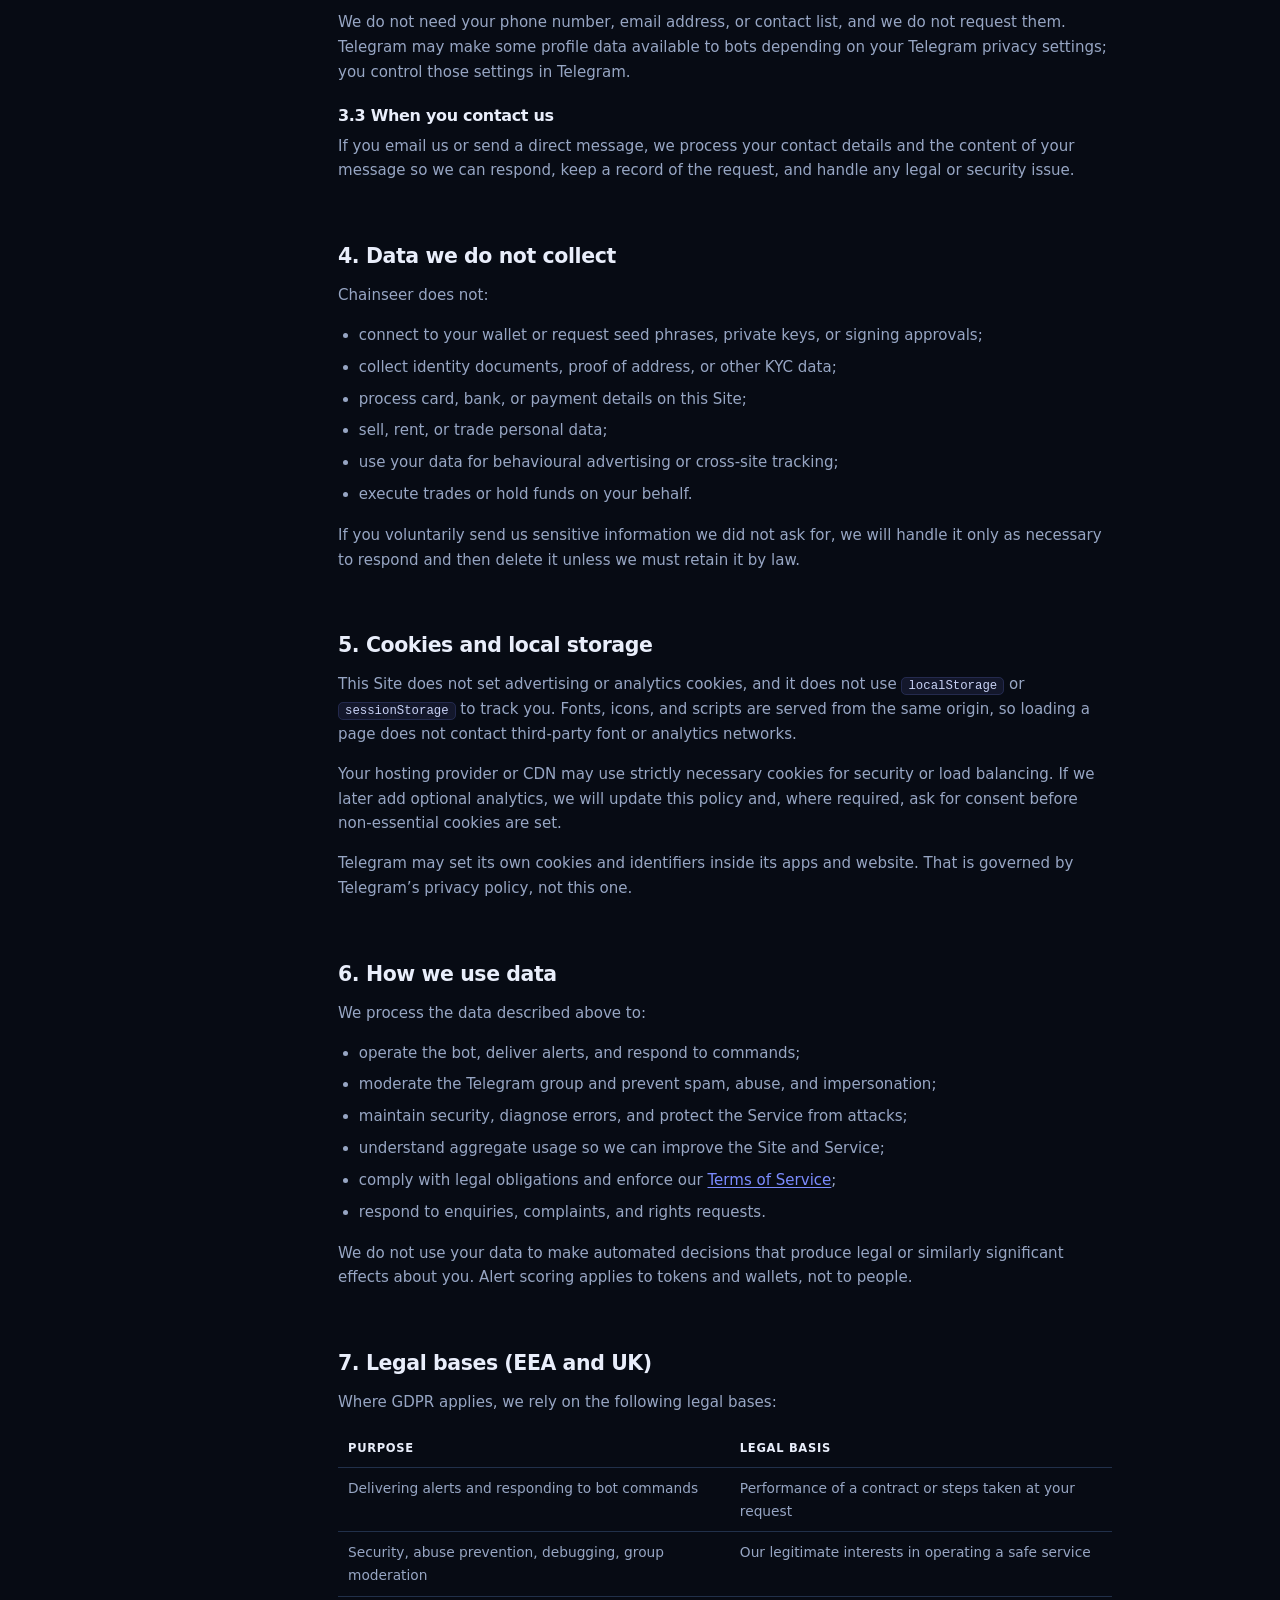
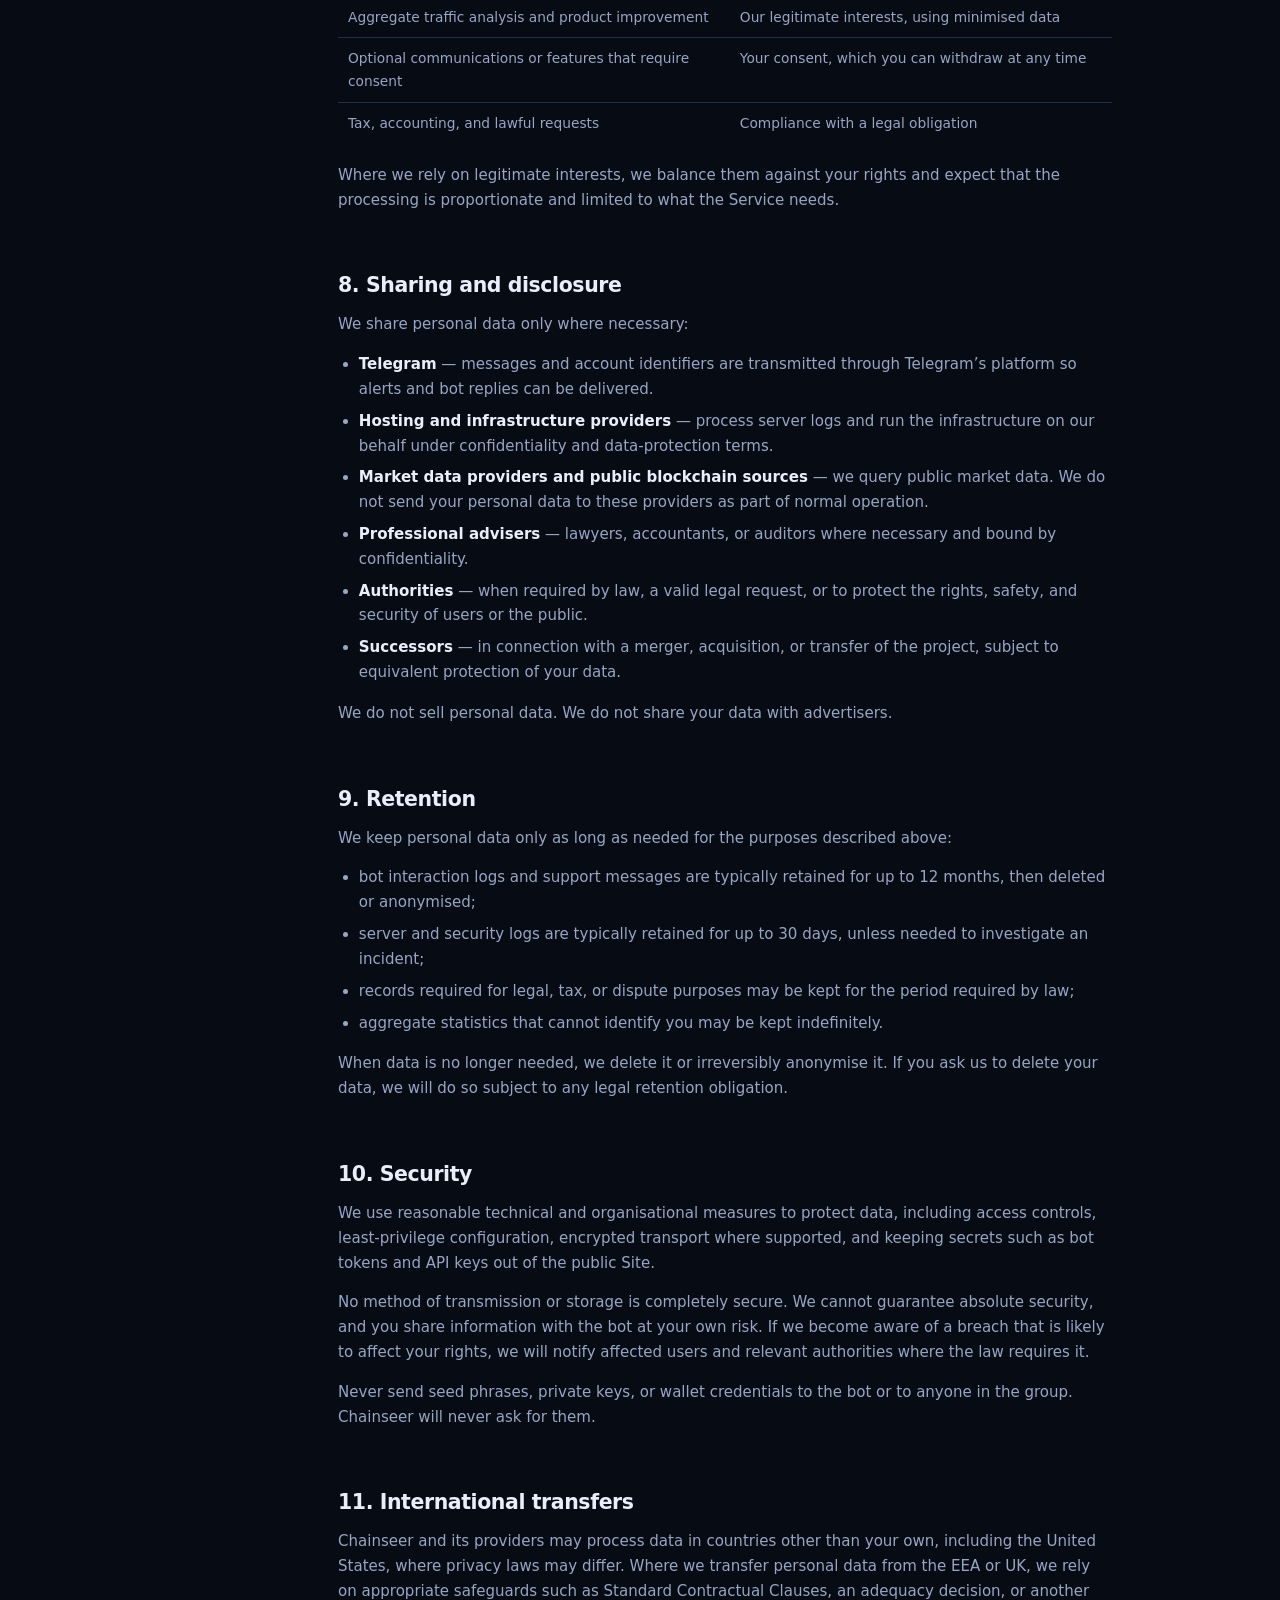
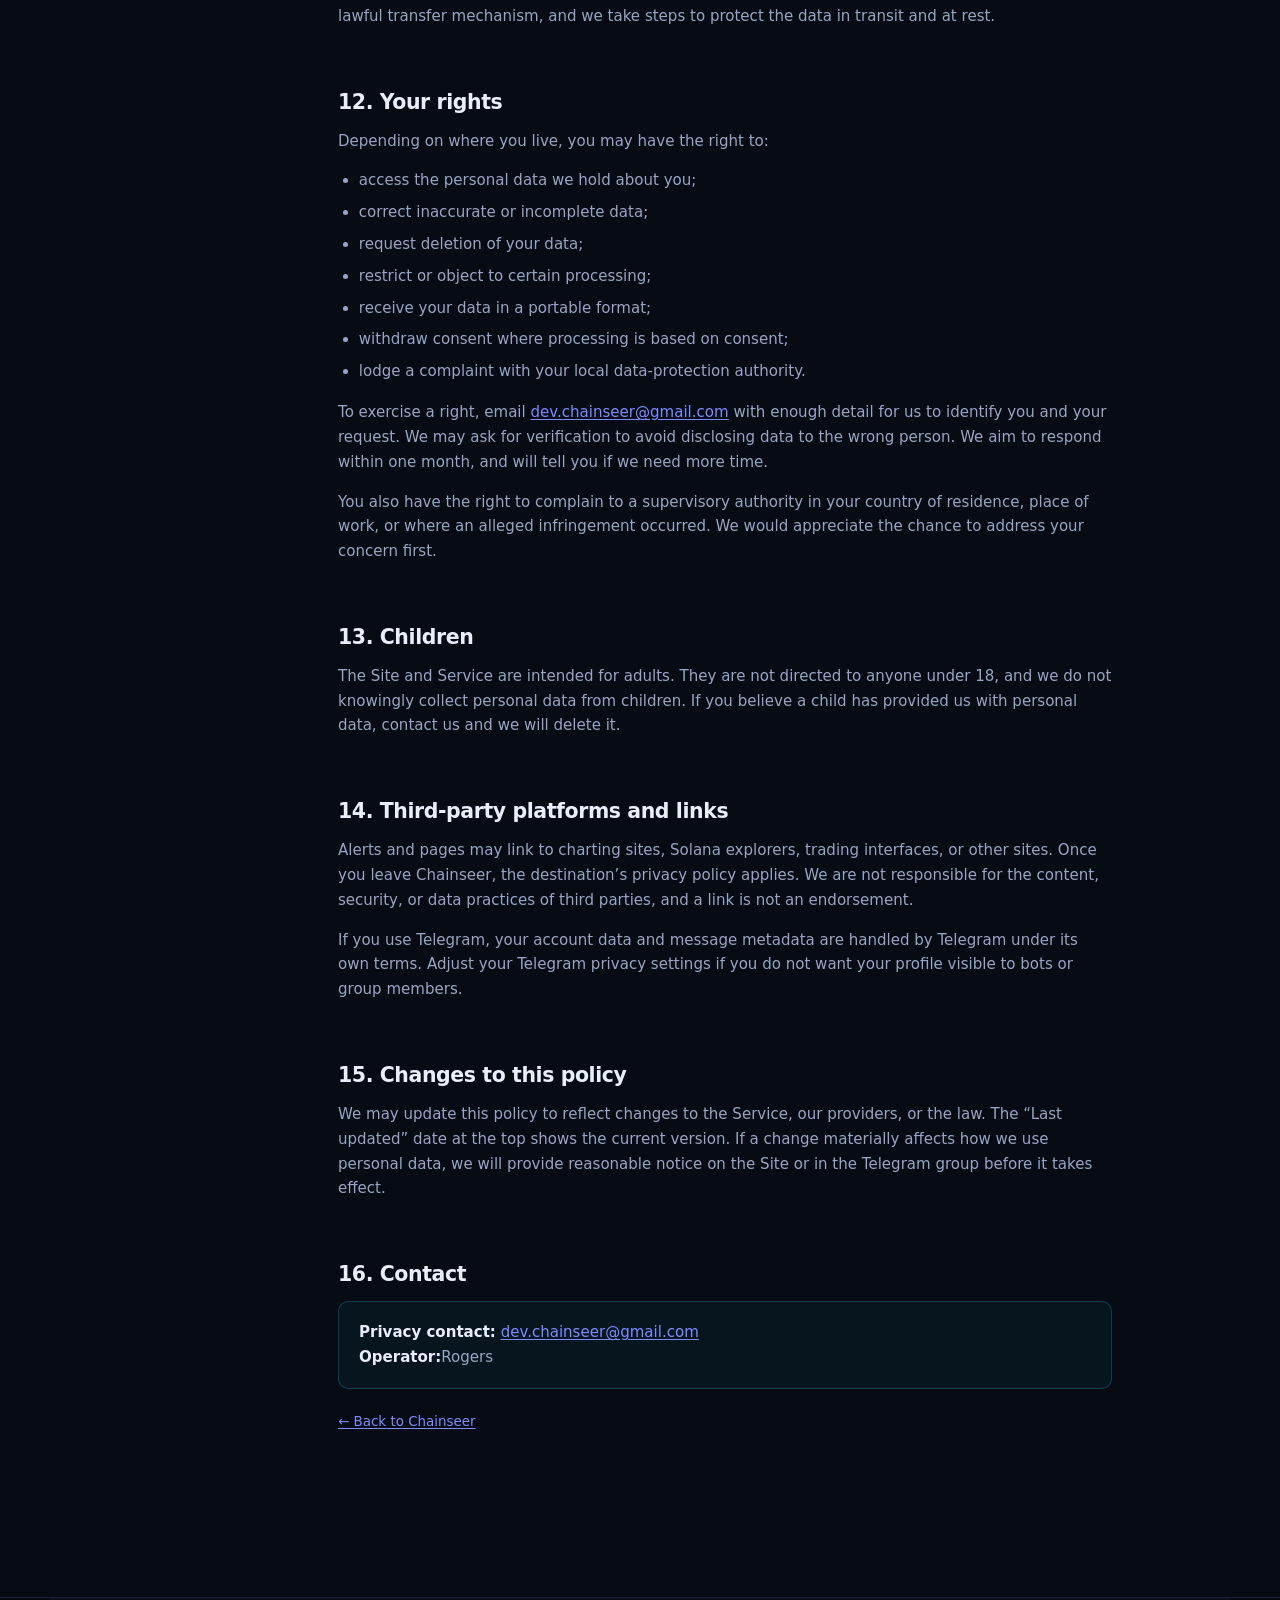
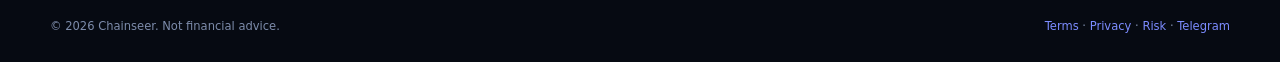
==== commit d52da6cb: "Update contact information Co-authored-by: Copilot <223556219+Copilot@users.noreply.github.com>" ====
--- a/privacy.html
+++ b/privacy.html
@@ -75,7 +75,7 @@
         <section id="who">
           <h2>1. Who we are</h2>
           <p>Chainseer is an independent project operated by <strong>[Operator name]</strong> (“Chainseer”, “we”, “us”, “our”). For the purposes of the EU/UK General Data Protection Regulation, we act as the controller for the personal data described in this policy.</p>
-          <p>You can reach us at <a href="mailto:contact@chainseer.example">contact@chainseer.example</a> for any privacy question or request.</p>
+          <p>You can reach us at <a href="mailto:dev.chainseer@gmail.com">dev.chainseer@gmail.com</a> for any privacy question or request.</p>
         </section>
 
         <section id="scope">
@@ -211,7 +211,7 @@
             <li>withdraw consent where processing is based on consent;</li>
             <li>lodge a complaint with your local data-protection authority.</li>
           </ul>
-          <p>To exercise a right, email <a href="mailto:contact@chainseer.example">contact@chainseer.example</a> with enough detail for us to identify you and your request. We may ask for verification to avoid disclosing data to the wrong person. We aim to respond within one month, and will tell you if we need more time.</p>
+          <p>To exercise a right, email <a href="mailto:dev.chainseer@gmail.com">dev.chainseer@gmail.com</a> with enough detail for us to identify you and your request. We may ask for verification to avoid disclosing data to the wrong person. We aim to respond within one month, and will tell you if we need more time.</p>
           <p>You also have the right to complain to a supervisory authority in your country of residence, place of work, or where an alleged infringement occurred. We would appreciate the chance to address your concern first.</p>
         </section>
 
@@ -234,9 +234,8 @@
         <section id="contact">
           <h2>16. Contact</h2>
           <div class="legal-card callout">
-            <p><strong>Privacy contact:</strong> <a href="mailto:contact@chainseer.example">contact@chainseer.example</a><br>
-            <strong>Operator:</strong> [Operator name]<br>
-            <strong>Postal address:</strong> [postal address, if required in your jurisdiction]</p>
+            <p><strong>Privacy contact:</strong> <a href="mailto:dev.chainseer@gmail.com">dev.chainseer@gmail.com</a><br>
+            <strong>Operator:</strong>Rogers<br>
           </div>
           <p class="back"><a href="index.html">← Back to Chainseer</a></p>
         </section>
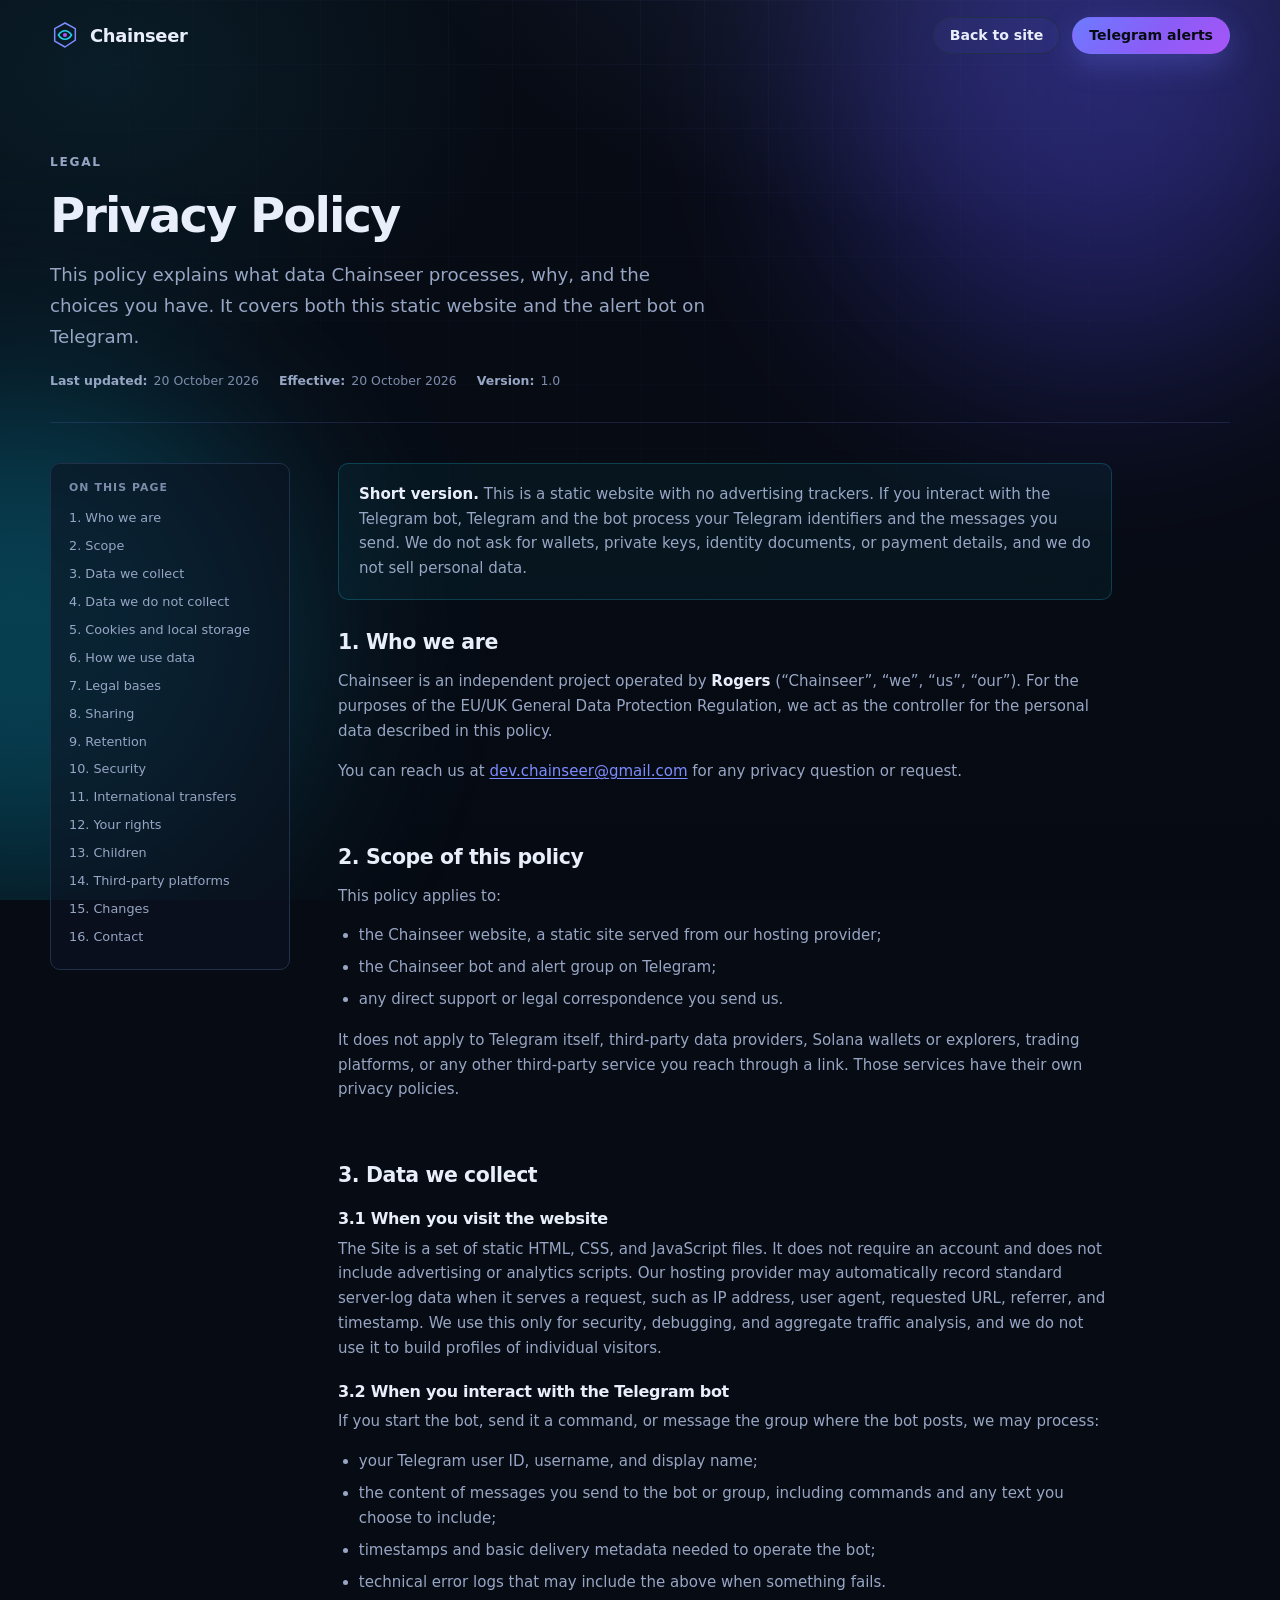
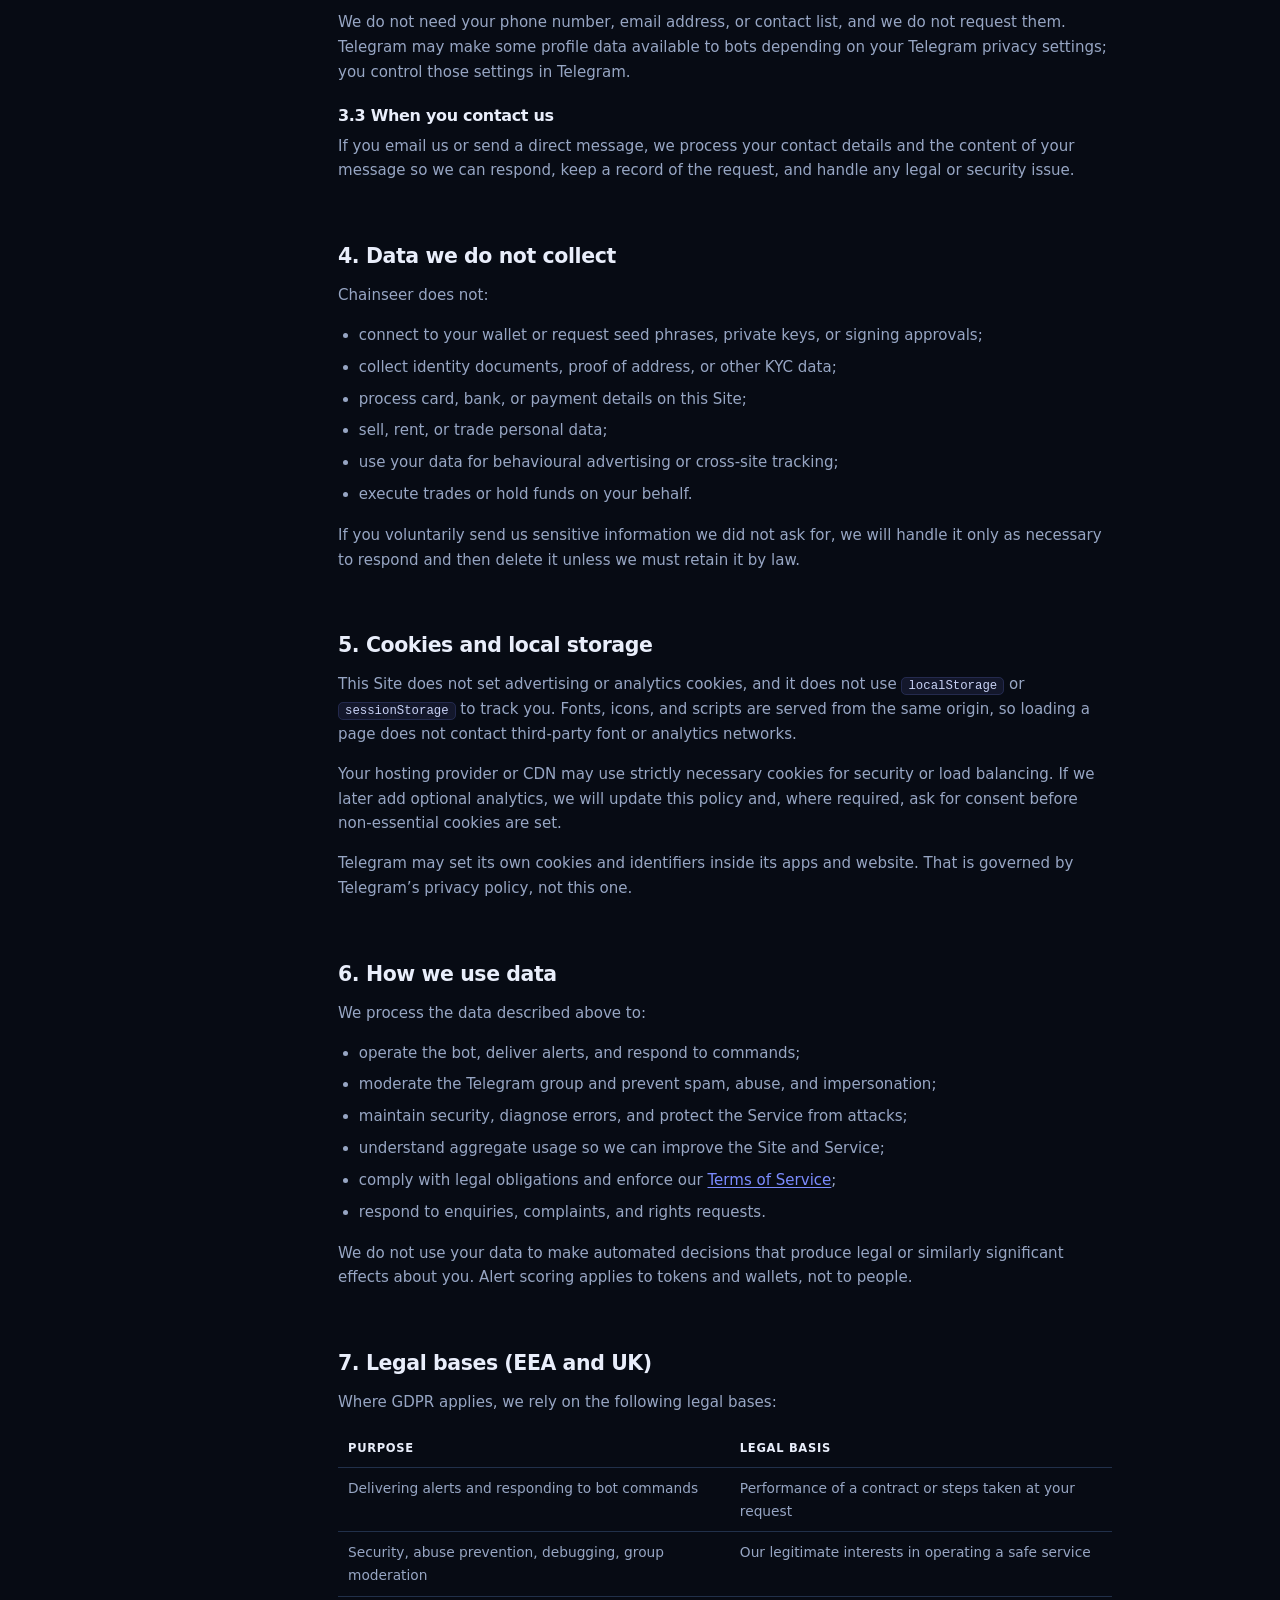
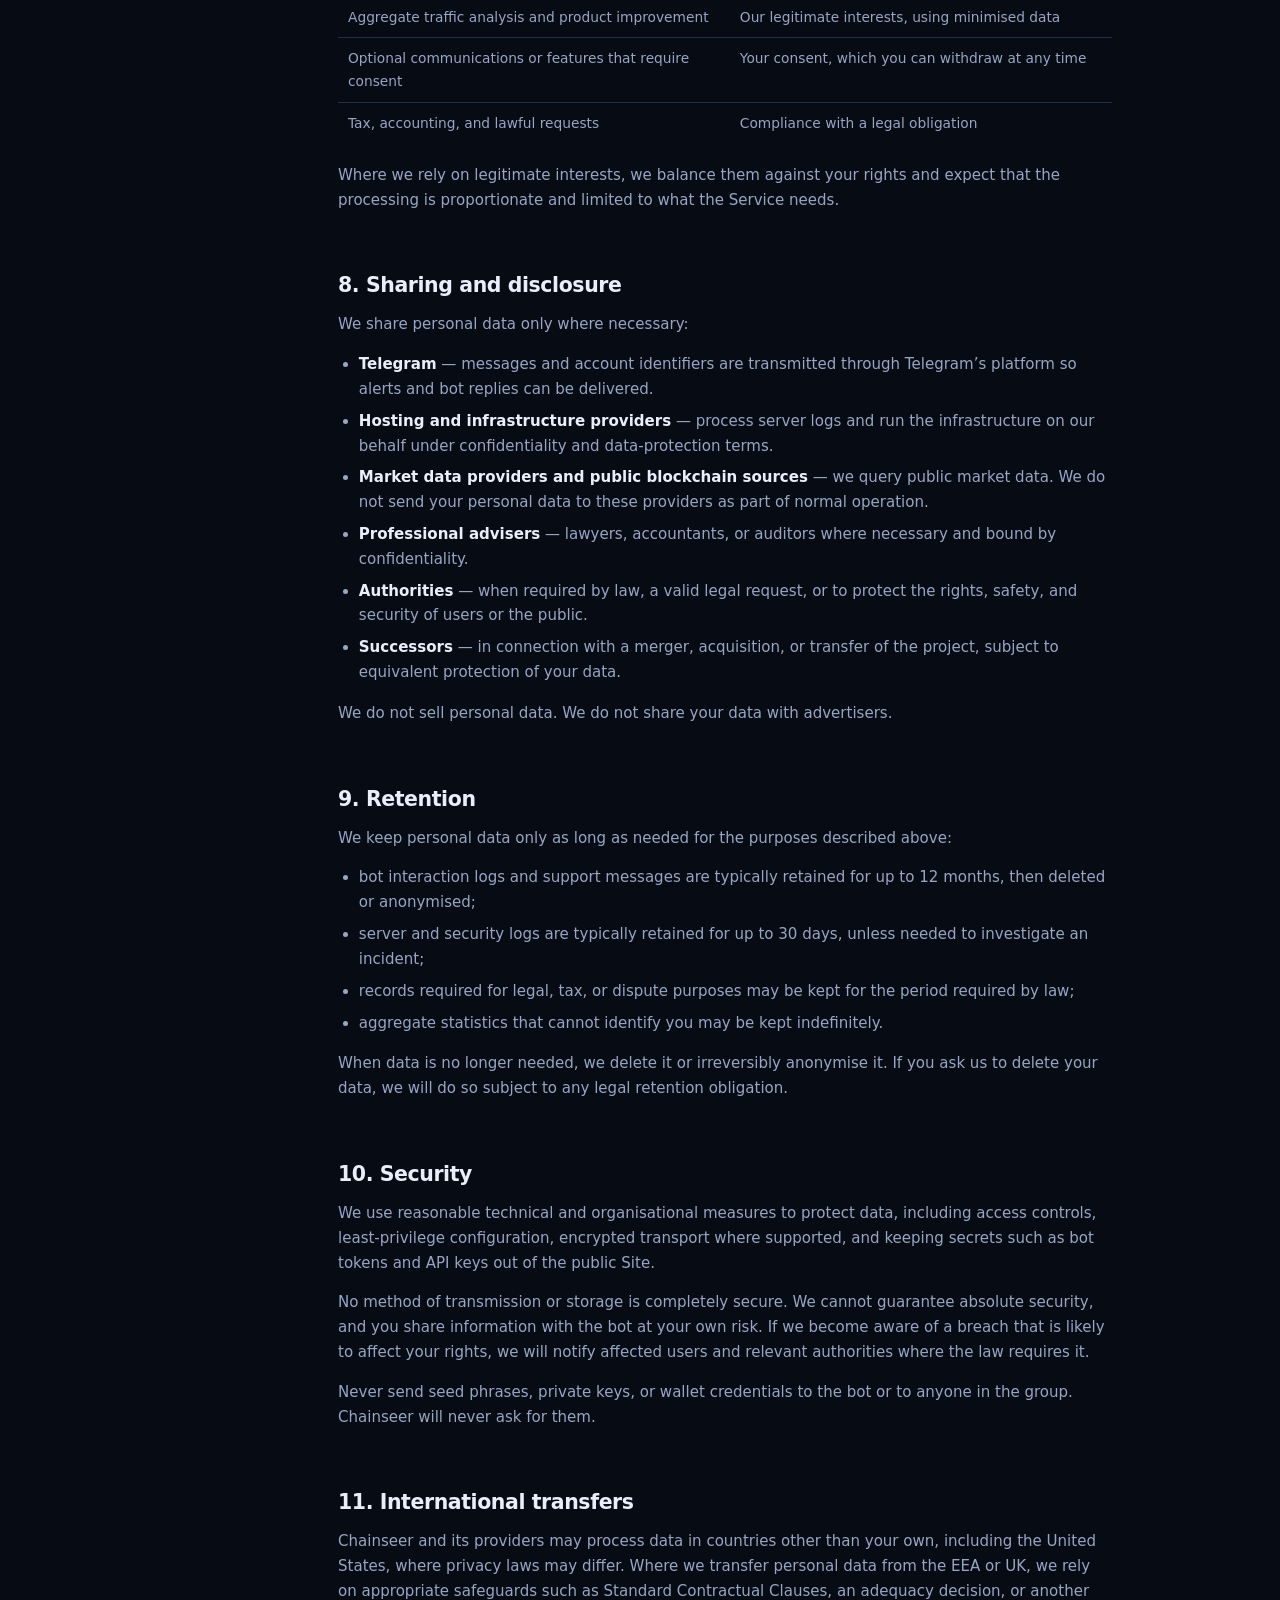
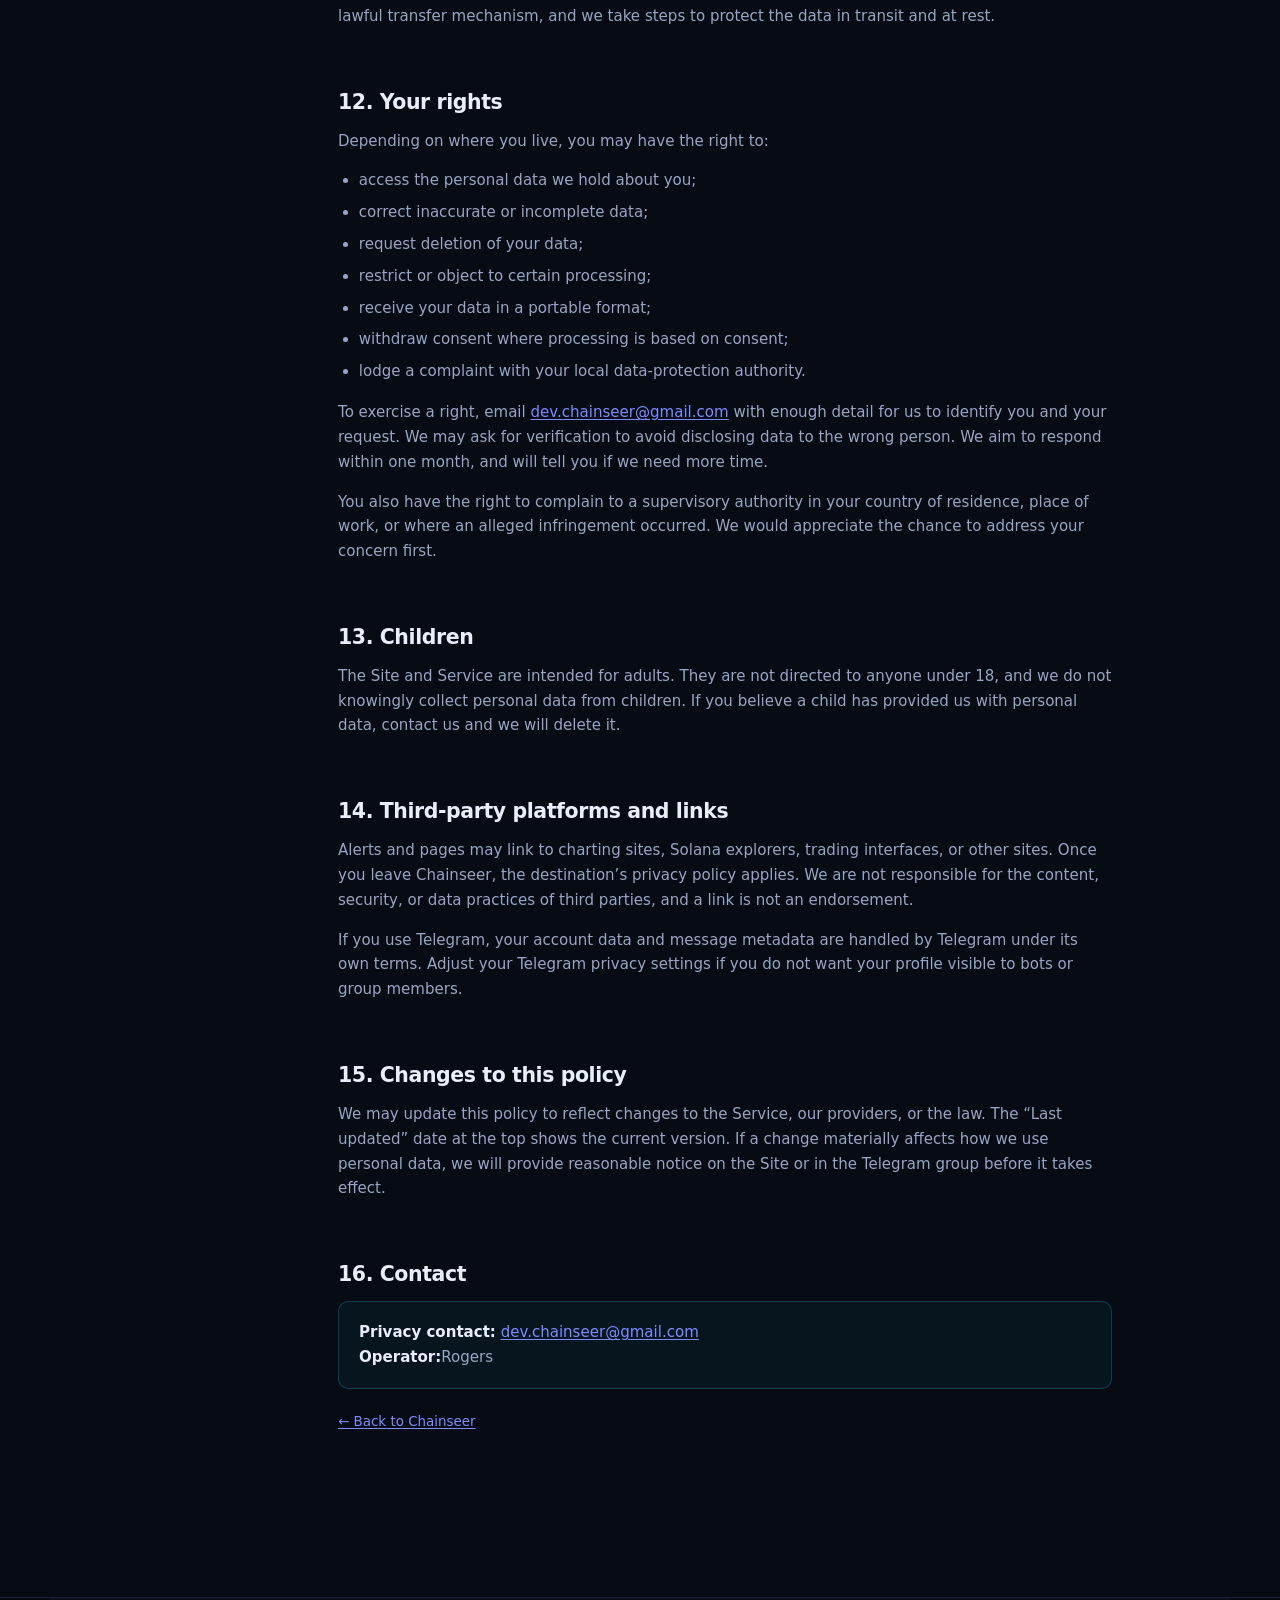
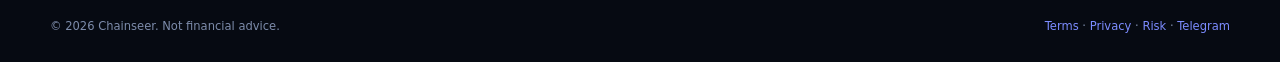
==== commit 0ba8a5a6: "Add operator name to legal pages Co-authored-by: Copilot <223556219+Copilot@users.noreply.github.com" ====
--- a/privacy.html
+++ b/privacy.html
@@ -74,7 +74,7 @@
 
         <section id="who">
           <h2>1. Who we are</h2>
-          <p>Chainseer is an independent project operated by <strong>[Operator name]</strong> (“Chainseer”, “we”, “us”, “our”). For the purposes of the EU/UK General Data Protection Regulation, we act as the controller for the personal data described in this policy.</p>
+          <p>Chainseer is an independent project operated by <strong>Rogers</strong> (“Chainseer”, “we”, “us”, “our”). For the purposes of the EU/UK General Data Protection Regulation, we act as the controller for the personal data described in this policy.</p>
           <p>You can reach us at <a href="mailto:dev.chainseer@gmail.com">dev.chainseer@gmail.com</a> for any privacy question or request.</p>
         </section>
 
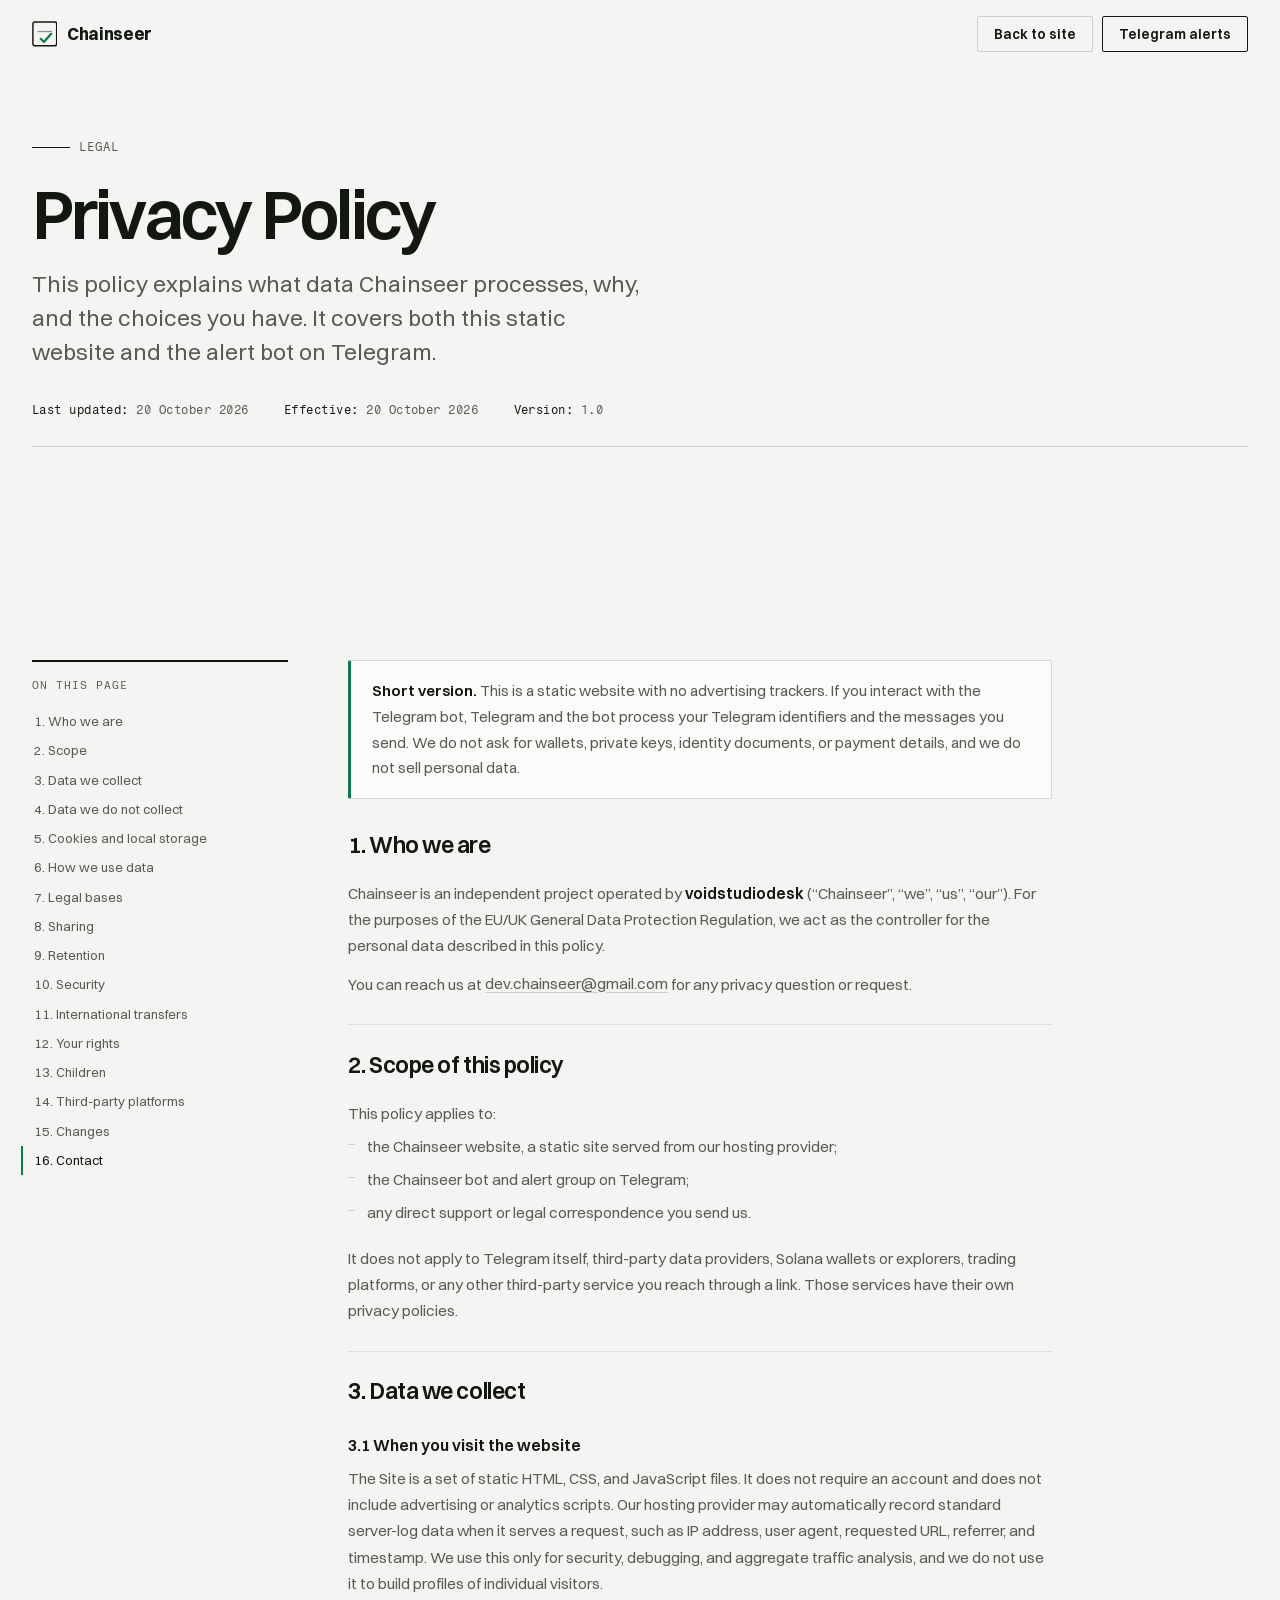
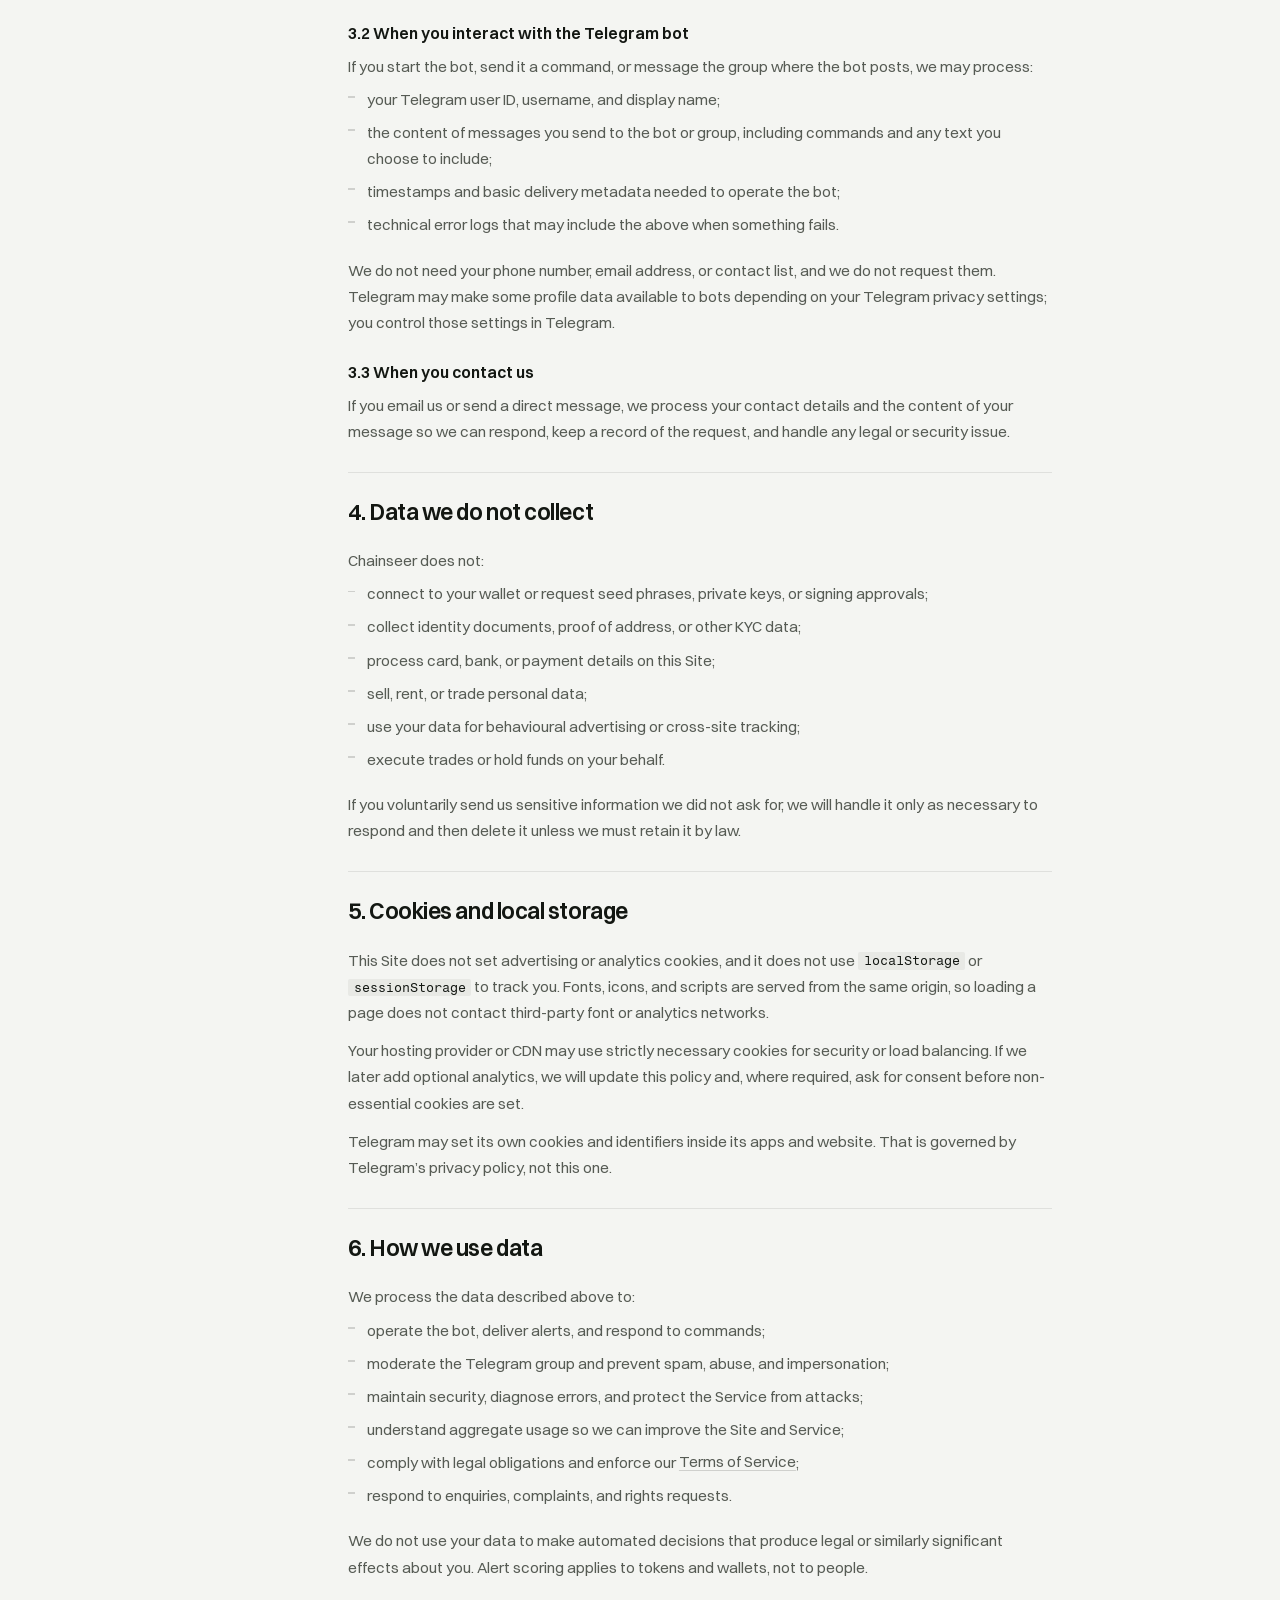
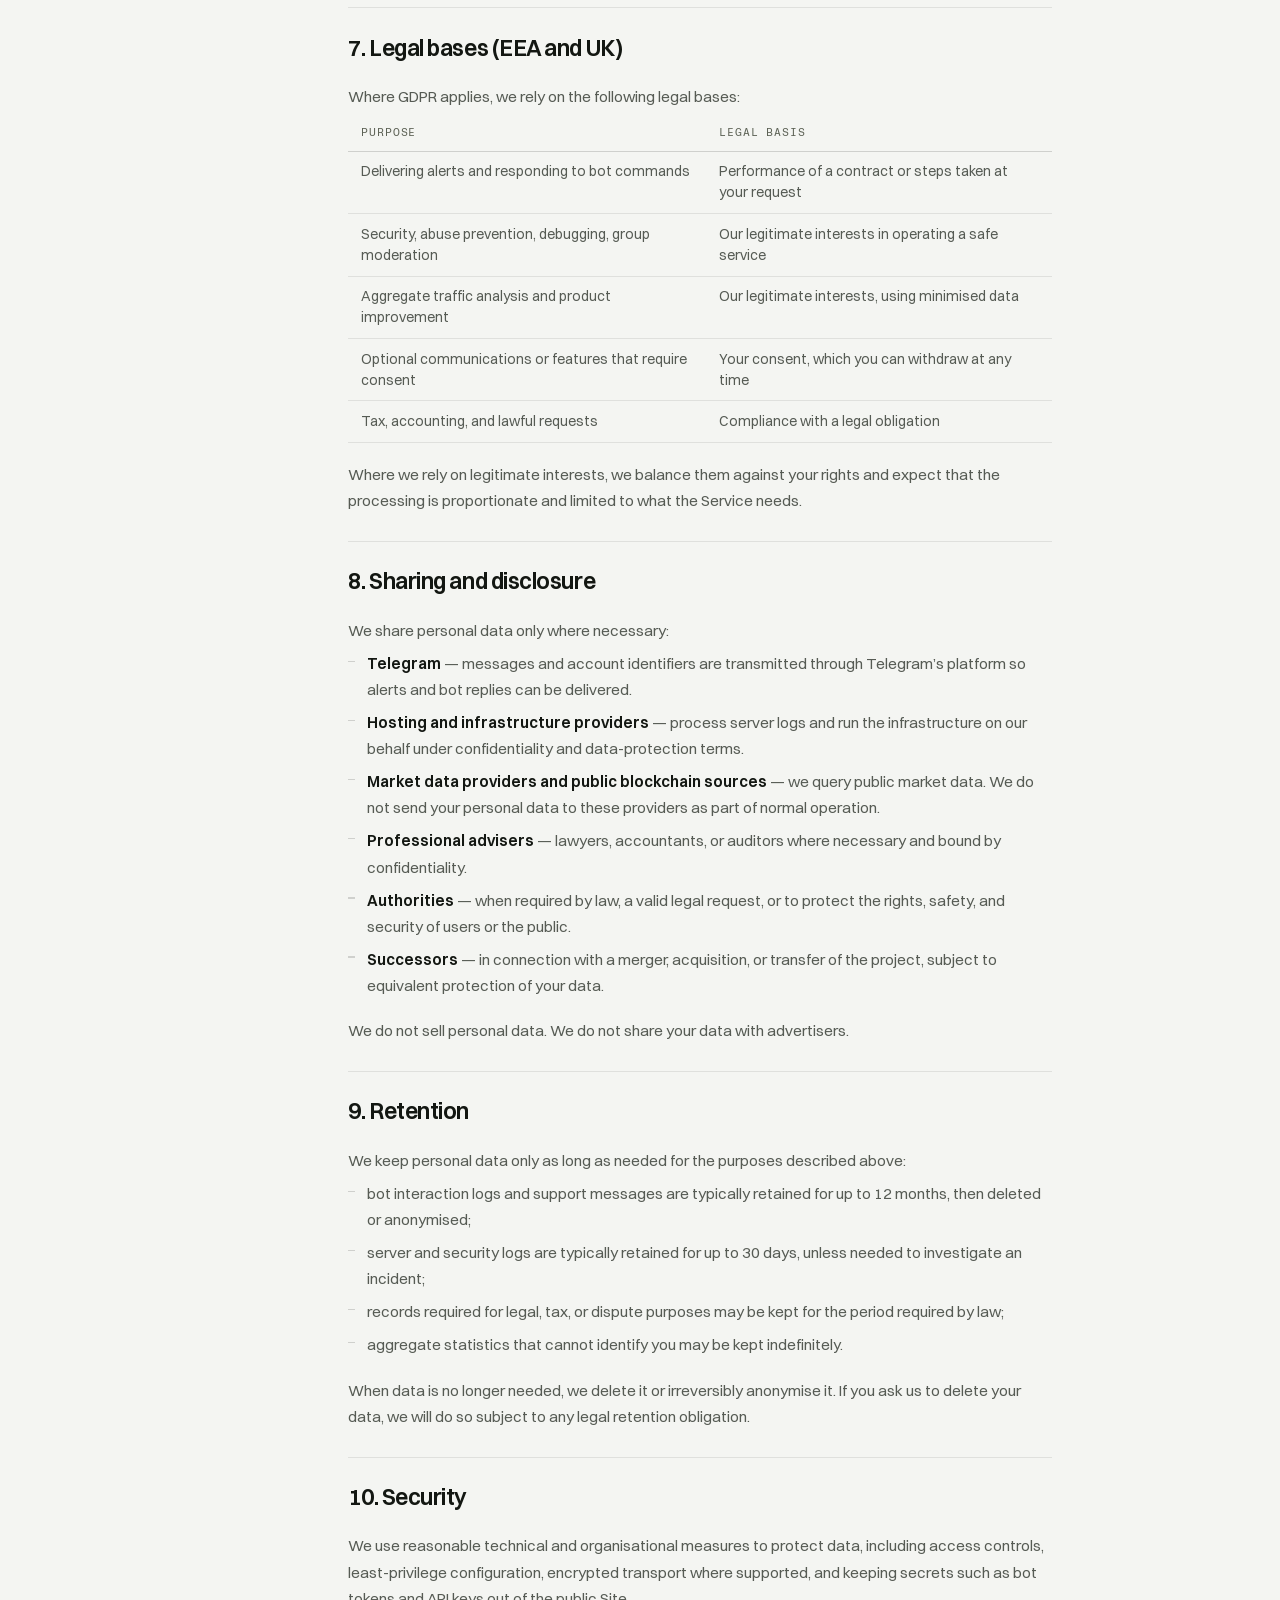
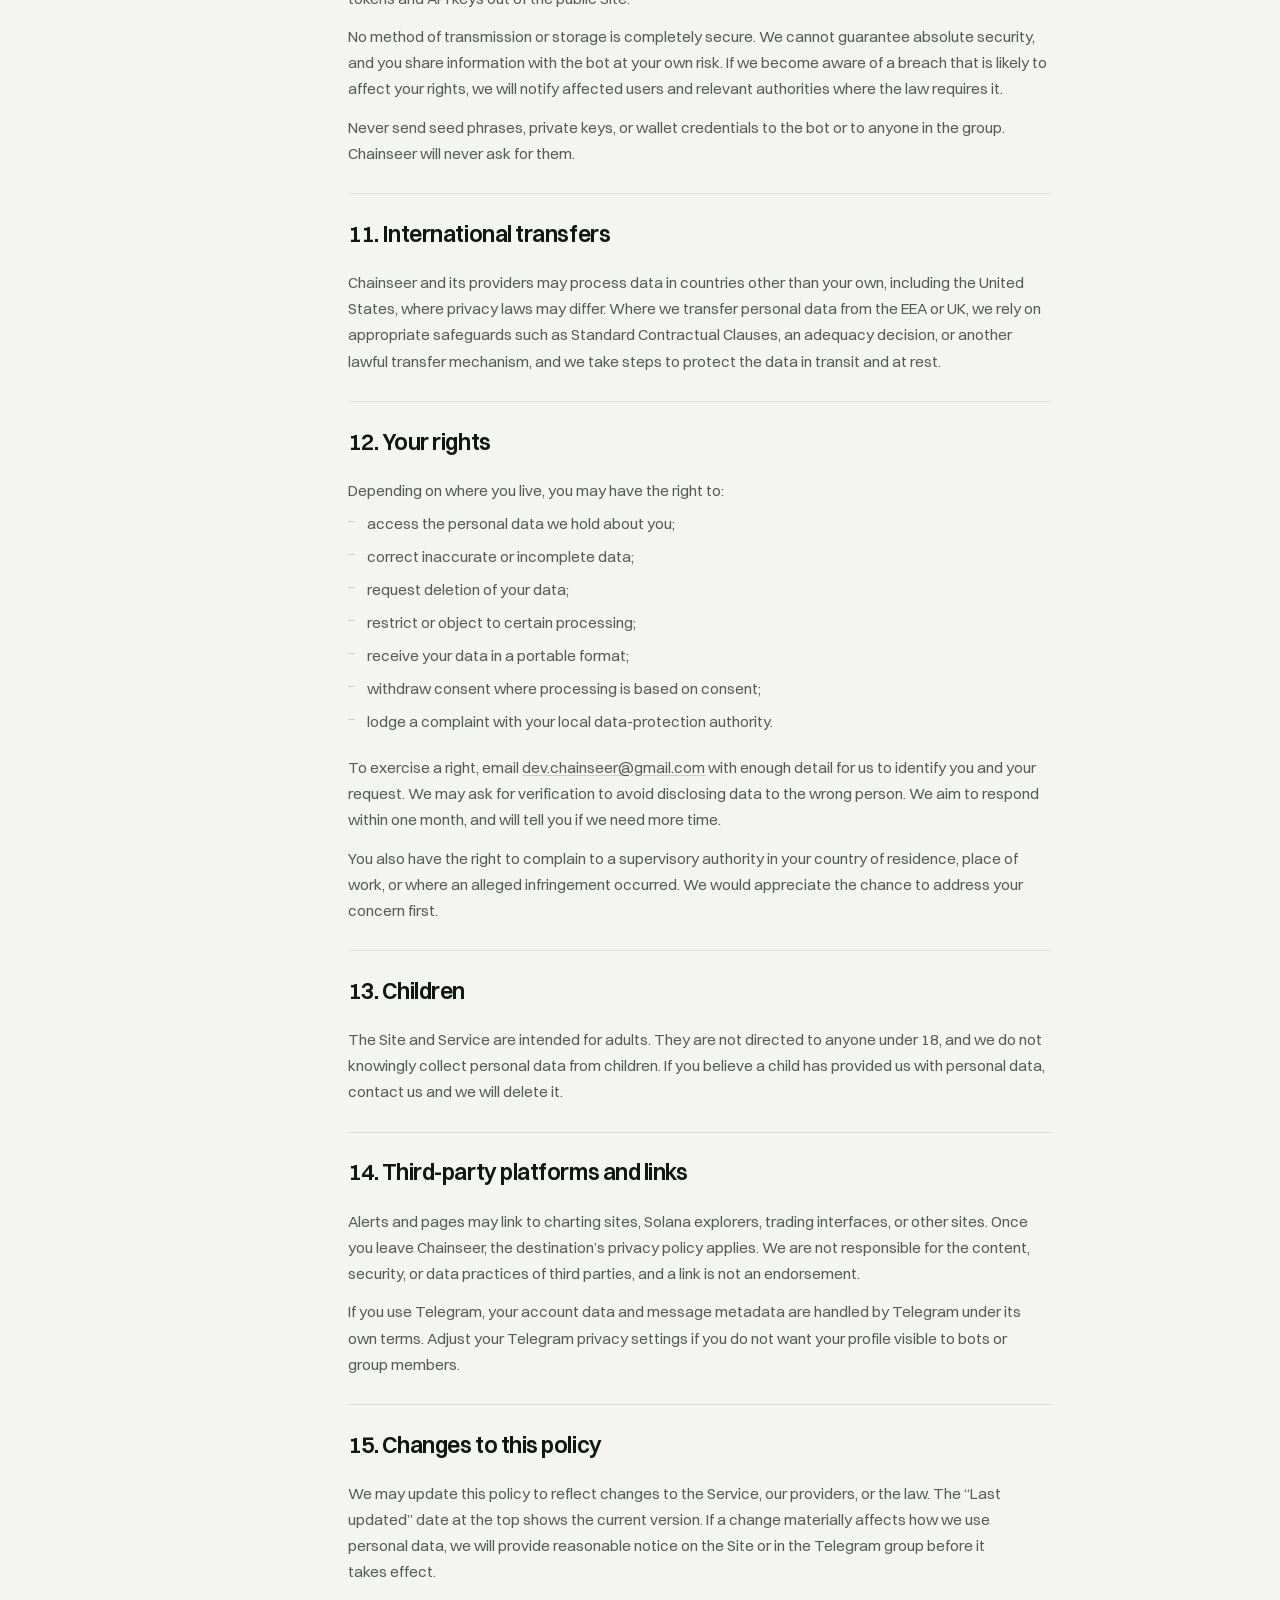
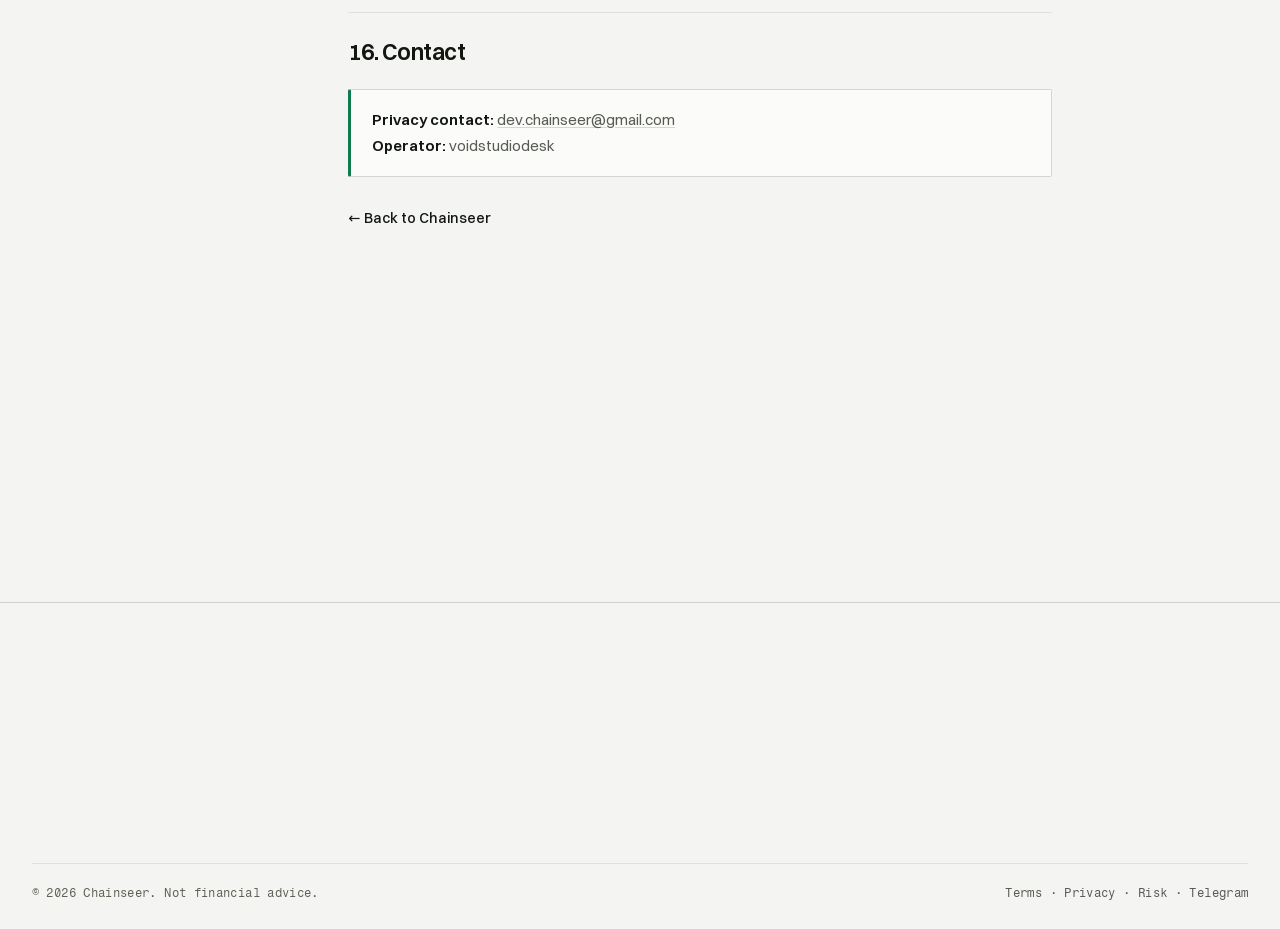
==== commit 4a77408f: "Redesign: objective-first funnel, bug fixes, 404 page, vendored assets Home page rethreaded around t" ====
--- a/privacy.html
+++ b/privacy.html
@@ -4,253 +4,296 @@
   <meta charset="utf-8">
   <meta name="viewport" content="width=device-width, initial-scale=1">
   <title>Privacy Policy — Chainseer</title>
-  <meta name="description" content="How Chainseer handles data on the website and in the Telegram alert service.">
-  <meta name="theme-color" content="#070b14">
+  <meta name="description" content="What data Chainseer processes, why, and the choices you have. A static site with no advertising trackers and a no-tracking stance.">
+  <meta name="theme-color" content="#f4f5f2">
   <link rel="canonical" href="https://chainseer.example/privacy.html">
   <meta name="robots" content="index,follow">
-  <link rel="icon" href="data:image/svg+xml,%3Csvg xmlns='http://www.w3.org/2000/svg' viewBox='0 0 32 32'%3E%3Crect width='32' height='32' rx='8' fill='%230b1120'/%3E%3Cpath d='M16 4 27 10v12L16 28 5 22V10z' fill='none' stroke='%237c8cff' stroke-width='1.6'/%3E%3Cpath d='M9 16s3-4.5 7-4.5 7 4.5 7 4.5-3 4.5-7 4.5S9 16 9 16Z' fill='none' stroke='%2322d3ee' stroke-width='1.6'/%3E%3Ccircle cx='16' cy='16' r='2.2' fill='%23a855f7'/%3E%3C/svg%3E">
+  <meta property="og:type" content="website">
+  <meta property="og:site_name" content="Chainseer">
+  <meta property="og:title" content="Privacy Policy — Chainseer">
+  <meta property="og:description" content="What data Chainseer processes, why, and the choices you have. A static site with no advertising trackers.">
+  <meta property="og:url" content="https://chainseer.example/privacy.html">
+  <meta name="twitter:card" content="summary">
+  <meta property="og:image" content="https://chainseer.example/assets/og.png">
+  <meta property="og:image:alt" content="Chainseer headline poster: Almost nothing gets through.">
+  <meta name="twitter:image" content="https://chainseer.example/assets/og.png">
+  <meta name="twitter:title" content="Privacy Policy — Chainseer">
+  <meta name="twitter:description" content="What data Chainseer processes, why, and the choices you have. A static site with no advertising trackers.">
+  <link rel="icon" href="data:image/svg+xml,%3Csvg xmlns='http://www.w3.org/2000/svg' viewBox='0 0 32 32'%3E%3Crect width='32' height='32' rx='5' fill='%23131712'/%3E%3Cpath d='M6 13.5h20' stroke='%23f4f5f2' stroke-opacity='.5' stroke-width='1.6'/%3E%3Cpath d='m10 21 4 4 9-10' fill='none' stroke='%233fbf88' stroke-width='2.6' stroke-linecap='round' stroke-linejoin='round'/%3E%3C/svg%3E">
+  <link rel="preload" href="assets/fonts/switzer-400-normal.woff2" as="font" type="font/woff2" crossorigin>
+  <link rel="preload" href="assets/fonts/switzer-600-normal.woff2" as="font" type="font/woff2" crossorigin>
+  <link rel="preload" href="assets/fonts/switzer-700-normal.woff2" as="font" type="font/woff2" crossorigin>
+  <link rel="stylesheet" href="assets/fonts.css">
   <link rel="stylesheet" href="styles.css">
+  <script>
+    document.documentElement.classList.add("js");
+    if (!matchMedia("(prefers-reduced-motion: reduce)").matches) document.documentElement.classList.add("motion");
+  </script>
 </head>
 <body>
   <a class="skip-link" href="#main">Skip to content</a>
-  <div class="bg-aura" aria-hidden="true"><span class="aura aura-1"></span><span class="aura aura-2"></span></div>
-
-  <header class="site-header" id="top">
-    <div class="wrap header-inner">
-      <a class="brand" href="index.html" aria-label="Chainseer home">
-        <svg class="brand-mark" viewBox="0 0 32 32" aria-hidden="true" focusable="false">
-          <path d="M16 3.2 27 9.3v12.2L16 28.8 5 22.6V9.3z" fill="none" stroke="#7c8cff" stroke-width="1.6" stroke-linejoin="round"/>
-          <path d="M9 16s3-4.6 7-4.6 7 4.6 7 4.6-3 4.6-7 4.6S9 16 9 16Z" fill="none" stroke="#22d3ee" stroke-width="1.6"/>
-          <circle cx="16" cy="16" r="2.2" fill="#a855f7"/>
-        </svg>
-        <span class="brand-text">Chainseer</span>
-      </a>
-      <div class="header-actions">
-        <a class="btn btn-ghost btn-sm" href="index.html">Back to site</a>
-        <a class="btn btn-primary btn-sm" data-telegram href="https://t.me/chainseer" target="_blank" rel="noopener">Telegram alerts</a>
-      </div>
+  <div id="curtain" aria-hidden="true"><div class="curtain__panel"></div><div class="curtain__gate"></div></div>
+
+  <div id="page">
+    <header class="site-header">
+      <div class="wrap header-inner">
+        <a class="brand" href="index.html" aria-label="Chainseer home">
+          <svg class="brand-mark" viewBox="0 0 28 28" aria-hidden="true" focusable="false">
+            <rect x="1" y="1" width="26" height="26" rx="2" fill="none" stroke="currentColor" stroke-width="1.6"/>
+            <path d="M6 11.5h16" stroke="currentColor" stroke-opacity="0.45" stroke-width="1.4"/>
+            <path d="m9.5 19.5 3.5 3.5 8-9" fill="none" stroke="#0e7b4f" stroke-width="2.4" stroke-linecap="round" stroke-linejoin="round"/>
+          </svg>
+          Chainseer
+        </a>
+        <div class="header-cta">
+          <a class="plate plate-sm plate-ghost" href="index.html">Back to site</a>
+          <a class="plate plate-sm" data-telegram href="https://t.me/chainseer" target="_blank" rel="noopener">Telegram alerts</a>
+        </div>
+        <button class="menu-btn" id="menu-btn" type="button" aria-expanded="false" aria-controls="menu" aria-label="Open menu">
+          <span></span><span></span>
+        </button>
+      </div>
+    </header>
+
+    <main id="main" tabindex="-1">
+      <div class="wrap legal-hero">
+        <p class="gate-mark">Legal</p>
+        <h1 class="display">Privacy Policy</h1>
+        <p class="lede">This policy explains what data Chainseer processes, why, and the choices you have. It covers both this static website and the alert bot on Telegram.</p>
+        <p class="legal-meta">
+          <span><strong>Last updated:</strong> 20 October 2026</span>
+          <span><strong>Effective:</strong> 20 October 2026</span>
+          <span><strong>Version:</strong> 1.0</span>
+        </p>
+      </div>
+
+      <div class="wrap legal-layout">
+        <aside class="legal-toc" aria-label="On this page">
+          <h2>On this page</h2>
+          <nav>
+            <a href="#who">1. Who we are</a>
+            <a href="#scope">2. Scope</a>
+            <a href="#collect">3. Data we collect</a>
+            <a href="#not-collect">4. Data we do not collect</a>
+            <a href="#cookies">5. Cookies and local storage</a>
+            <a href="#use">6. How we use data</a>
+            <a href="#bases">7. Legal bases</a>
+            <a href="#share">8. Sharing</a>
+            <a href="#retention">9. Retention</a>
+            <a href="#security">10. Security</a>
+            <a href="#transfers">11. International transfers</a>
+            <a href="#rights">12. Your rights</a>
+            <a href="#children">13. Children</a>
+            <a href="#third-party">14. Third-party platforms</a>
+            <a href="#changes">15. Changes</a>
+            <a href="#contact">16. Contact</a>
+          </nav>
+        </aside>
+
+        <article class="legal-body">
+          <div class="legal-card callout">
+            <p><strong>Short version.</strong> This is a static website with no advertising trackers. If you interact with the Telegram bot, Telegram and the bot process your Telegram identifiers and the messages you send. We do not ask for wallets, private keys, identity documents, or payment details, and we do not sell personal data.</p>
+          </div>
+
+          <section id="who">
+            <h2>1. Who we are</h2>
+            <p>Chainseer is an independent project operated by <strong>voidstudiodesk</strong> (“Chainseer”, “we”, “us”, “our”). For the purposes of the EU/UK General Data Protection Regulation, we act as the controller for the personal data described in this policy.</p>
+            <p>You can reach us at <a href="mailto:dev.chainseer@gmail.com">dev.chainseer@gmail.com</a> for any privacy question or request.</p>
+          </section>
+
+          <section id="scope">
+            <h2>2. Scope of this policy</h2>
+            <p>This policy applies to:</p>
+            <ul>
+              <li>the Chainseer website, a static site served from our hosting provider;</li>
+              <li>the Chainseer bot and alert group on Telegram;</li>
+              <li>any direct support or legal correspondence you send us.</li>
+            </ul>
+            <p>It does not apply to Telegram itself, third-party data providers, Solana wallets or explorers, trading platforms, or any other third-party service you reach through a link. Those services have their own privacy policies.</p>
+          </section>
+
+          <section id="collect">
+            <h2>3. Data we collect</h2>
+            <h3>3.1 When you visit the website</h3>
+            <p>The Site is a set of static HTML, CSS, and JavaScript files. It does not require an account and does not include advertising or analytics scripts. Our hosting provider may automatically record standard server-log data when it serves a request, such as IP address, user agent, requested URL, referrer, and timestamp. We use this only for security, debugging, and aggregate traffic analysis, and we do not use it to build profiles of individual visitors.</p>
+
+            <h3>3.2 When you interact with the Telegram bot</h3>
+            <p>If you start the bot, send it a command, or message the group where the bot posts, we may process:</p>
+            <ul>
+              <li>your Telegram user ID, username, and display name;</li>
+              <li>the content of messages you send to the bot or group, including commands and any text you choose to include;</li>
+              <li>timestamps and basic delivery metadata needed to operate the bot;</li>
+              <li>technical error logs that may include the above when something fails.</li>
+            </ul>
+            <p>We do not need your phone number, email address, or contact list, and we do not request them. Telegram may make some profile data available to bots depending on your Telegram privacy settings; you control those settings in Telegram.</p>
+
+            <h3>3.3 When you contact us</h3>
+            <p>If you email us or send a direct message, we process your contact details and the content of your message so we can respond, keep a record of the request, and handle any legal or security issue.</p>
+          </section>
+
+          <section id="not-collect">
+            <h2>4. Data we do not collect</h2>
+            <p>Chainseer does not:</p>
+            <ul>
+              <li>connect to your wallet or request seed phrases, private keys, or signing approvals;</li>
+              <li>collect identity documents, proof of address, or other KYC data;</li>
+              <li>process card, bank, or payment details on this Site;</li>
+              <li>sell, rent, or trade personal data;</li>
+              <li>use your data for behavioural advertising or cross-site tracking;</li>
+              <li>execute trades or hold funds on your behalf.</li>
+            </ul>
+            <p>If you voluntarily send us sensitive information we did not ask for, we will handle it only as necessary to respond and then delete it unless we must retain it by law.</p>
+          </section>
+
+          <section id="cookies">
+            <h2>5. Cookies and local storage</h2>
+            <p>This Site does not set advertising or analytics cookies, and it does not use <code>localStorage</code> or <code>sessionStorage</code> to track you. Fonts, icons, and scripts are served from the same origin, so loading a page does not contact third-party font or analytics networks.</p>
+            <p>Your hosting provider or CDN may use strictly necessary cookies for security or load balancing. If we later add optional analytics, we will update this policy and, where required, ask for consent before non-essential cookies are set.</p>
+            <p>Telegram may set its own cookies and identifiers inside its apps and website. That is governed by Telegram’s privacy policy, not this one.</p>
+          </section>
+
+          <section id="use">
+            <h2>6. How we use data</h2>
+            <p>We process the data described above to:</p>
+            <ul>
+              <li>operate the bot, deliver alerts, and respond to commands;</li>
+              <li>moderate the Telegram group and prevent spam, abuse, and impersonation;</li>
+              <li>maintain security, diagnose errors, and protect the Service from attacks;</li>
+              <li>understand aggregate usage so we can improve the Site and Service;</li>
+              <li>comply with legal obligations and enforce our <a href="terms.html">Terms of Service</a>;</li>
+              <li>respond to enquiries, complaints, and rights requests.</li>
+            </ul>
+            <p>We do not use your data to make automated decisions that produce legal or similarly significant effects about you. Alert scoring applies to tokens and wallets, not to people.</p>
+          </section>
+
+          <section id="bases">
+            <h2>7. Legal bases (EEA and UK)</h2>
+            <p>Where GDPR applies, we rely on the following legal bases:</p>
+            <table>
+              <thead>
+                <tr><th>Purpose</th><th>Legal basis</th></tr>
+              </thead>
+              <tbody>
+                <tr><td>Delivering alerts and responding to bot commands</td><td>Performance of a contract or steps taken at your request</td></tr>
+                <tr><td>Security, abuse prevention, debugging, group moderation</td><td>Our legitimate interests in operating a safe service</td></tr>
+                <tr><td>Aggregate traffic analysis and product improvement</td><td>Our legitimate interests, using minimised data</td></tr>
+                <tr><td>Optional communications or features that require consent</td><td>Your consent, which you can withdraw at any time</td></tr>
+                <tr><td>Tax, accounting, and lawful requests</td><td>Compliance with a legal obligation</td></tr>
+              </tbody>
+            </table>
+            <p>Where we rely on legitimate interests, we balance them against your rights and expect that the processing is proportionate and limited to what the Service needs.</p>
+          </section>
+
+          <section id="share">
+            <h2>8. Sharing and disclosure</h2>
+            <p>We share personal data only where necessary:</p>
+            <ul>
+              <li><strong>Telegram</strong> — messages and account identifiers are transmitted through Telegram’s platform so alerts and bot replies can be delivered.</li>
+              <li><strong>Hosting and infrastructure providers</strong> — process server logs and run the infrastructure on our behalf under confidentiality and data-protection terms.</li>
+              <li><strong>Market data providers and public blockchain sources</strong> — we query public market data. We do not send your personal data to these providers as part of normal operation.</li>
+              <li><strong>Professional advisers</strong> — lawyers, accountants, or auditors where necessary and bound by confidentiality.</li>
+              <li><strong>Authorities</strong> — when required by law, a valid legal request, or to protect the rights, safety, and security of users or the public.</li>
+              <li><strong>Successors</strong> — in connection with a merger, acquisition, or transfer of the project, subject to equivalent protection of your data.</li>
+            </ul>
+            <p>We do not sell personal data. We do not share your data with advertisers.</p>
+          </section>
+
+          <section id="retention">
+            <h2>9. Retention</h2>
+            <p>We keep personal data only as long as needed for the purposes described above:</p>
+            <ul>
+              <li>bot interaction logs and support messages are typically retained for up to 12 months, then deleted or anonymised;</li>
+              <li>server and security logs are typically retained for up to 30 days, unless needed to investigate an incident;</li>
+              <li>records required for legal, tax, or dispute purposes may be kept for the period required by law;</li>
+              <li>aggregate statistics that cannot identify you may be kept indefinitely.</li>
+            </ul>
+            <p>When data is no longer needed, we delete it or irreversibly anonymise it. If you ask us to delete your data, we will do so subject to any legal retention obligation.</p>
+          </section>
+
+          <section id="security">
+            <h2>10. Security</h2>
+            <p>We use reasonable technical and organisational measures to protect data, including access controls, least-privilege configuration, encrypted transport where supported, and keeping secrets such as bot tokens and API keys out of the public Site.</p>
+            <p>No method of transmission or storage is completely secure. We cannot guarantee absolute security, and you share information with the bot at your own risk. If we become aware of a breach that is likely to affect your rights, we will notify affected users and relevant authorities where the law requires it.</p>
+            <p>Never send seed phrases, private keys, or wallet credentials to the bot or to anyone in the group. Chainseer will never ask for them.</p>
+          </section>
+
+          <section id="transfers">
+            <h2>11. International transfers</h2>
+            <p>Chainseer and its providers may process data in countries other than your own, including the United States, where privacy laws may differ. Where we transfer personal data from the EEA or UK, we rely on appropriate safeguards such as Standard Contractual Clauses, an adequacy decision, or another lawful transfer mechanism, and we take steps to protect the data in transit and at rest.</p>
+          </section>
+
+          <section id="rights">
+            <h2>12. Your rights</h2>
+            <p>Depending on where you live, you may have the right to:</p>
+            <ul>
+              <li>access the personal data we hold about you;</li>
+              <li>correct inaccurate or incomplete data;</li>
+              <li>request deletion of your data;</li>
+              <li>restrict or object to certain processing;</li>
+              <li>receive your data in a portable format;</li>
+              <li>withdraw consent where processing is based on consent;</li>
+              <li>lodge a complaint with your local data-protection authority.</li>
+            </ul>
+            <p>To exercise a right, email <a href="mailto:dev.chainseer@gmail.com">dev.chainseer@gmail.com</a> with enough detail for us to identify you and your request. We may ask for verification to avoid disclosing data to the wrong person. We aim to respond within one month, and will tell you if we need more time.</p>
+            <p>You also have the right to complain to a supervisory authority in your country of residence, place of work, or where an alleged infringement occurred. We would appreciate the chance to address your concern first.</p>
+          </section>
+
+          <section id="children">
+            <h2>13. Children</h2>
+            <p>The Site and Service are intended for adults. They are not directed to anyone under 18, and we do not knowingly collect personal data from children. If you believe a child has provided us with personal data, contact us and we will delete it.</p>
+          </section>
+
+          <section id="third-party">
+            <h2>14. Third-party platforms and links</h2>
+            <p>Alerts and pages may link to charting sites, Solana explorers, trading interfaces, or other sites. Once you leave Chainseer, the destination’s privacy policy applies. We are not responsible for the content, security, or data practices of third parties, and a link is not an endorsement.</p>
+            <p>If you use Telegram, your account data and message metadata are handled by Telegram under its own terms. Adjust your Telegram privacy settings if you do not want your profile visible to bots or group members.</p>
+          </section>
+
+          <section id="changes">
+            <h2>15. Changes to this policy</h2>
+            <p>We may update this policy to reflect changes to the Service, our providers, or the law. The “Last updated” date at the top shows the current version. If a change materially affects how we use personal data, we will provide reasonable notice on the Site or in the Telegram group before it takes effect.</p>
+          </section>
+
+          <section id="contact">
+            <h2>16. Contact</h2>
+            <div class="legal-card callout">
+              <p><strong>Privacy contact:</strong> <a href="mailto:dev.chainseer@gmail.com">dev.chainseer@gmail.com</a><br>
+              <strong>Operator:</strong> voidstudiodesk</p>
+            </div>
+            <p class="back"><a href="index.html">Back to Chainseer</a></p>
+          </section>
+        </article>
+      </div>
+    </main>
+
+    <footer class="site-footer">
+      <div class="wrap footer-bottom">
+        <p>© <span id="year">2026</span> Chainseer. Not financial advice.</p>
+        <p><a href="terms.html">Terms</a> · <a href="privacy.html">Privacy</a> · <a href="risk.html">Risk</a> · <a data-telegram href="https://t.me/chainseer" target="_blank" rel="noopener">Telegram</a></p>
+      </div>
+    </footer>
+  </div>
+
+  <nav id="menu" class="menu" aria-label="Menu">
+    <a href="index.html">Home</a>
+    <a href="index.html#how">The screen</a>
+    <a href="index.html#alerts">Alerts</a>
+    <a href="index.html#faq">FAQ</a>
+    <a href="terms.html">Terms</a>
+    <a href="privacy.html">Privacy</a>
+    <a href="risk.html">Risk</a>
+    <div class="menu-legal">
+      <span>read-only</span>
+      <span>no wallet</span>
+      <span>not financial advice</span>
     </div>
-  </header>
-
-  <main id="main">
-    <div class="wrap legal-hero">
-      <p class="eyebrow">Legal</p>
-      <h1>Privacy Policy</h1>
-      <p class="lede">This policy explains what data Chainseer processes, why, and the choices you have. It covers both this static website and the alert bot on Telegram.</p>
-      <p class="legal-meta">
-        <span><strong>Last updated:</strong> 20 October 2026</span>
-        <span><strong>Effective:</strong> 20 October 2026</span>
-        <span><strong>Version:</strong> 1.0</span>
-      </p>
-    </div>
-
-    <div class="wrap legal-layout">
-      <aside class="legal-toc" aria-label="On this page">
-        <h2>On this page</h2>
-        <nav>
-          <a href="#who">1. Who we are</a>
-          <a href="#scope">2. Scope</a>
-          <a href="#collect">3. Data we collect</a>
-          <a href="#not-collect">4. Data we do not collect</a>
-          <a href="#cookies">5. Cookies and local storage</a>
-          <a href="#use">6. How we use data</a>
-          <a href="#bases">7. Legal bases</a>
-          <a href="#share">8. Sharing</a>
-          <a href="#retention">9. Retention</a>
-          <a href="#security">10. Security</a>
-          <a href="#transfers">11. International transfers</a>
-          <a href="#rights">12. Your rights</a>
-          <a href="#children">13. Children</a>
-          <a href="#third-party">14. Third-party platforms</a>
-          <a href="#changes">15. Changes</a>
-          <a href="#contact">16. Contact</a>
-        </nav>
-      </aside>
-
-      <article class="legal-body">
-        <div class="legal-card callout">
-          <p><strong>Short version.</strong> This is a static website with no advertising trackers. If you interact with the Telegram bot, Telegram and the bot process your Telegram identifiers and the messages you send. We do not ask for wallets, private keys, identity documents, or payment details, and we do not sell personal data.</p>
-        </div>
-
-        <section id="who">
-          <h2>1. Who we are</h2>
-          <p>Chainseer is an independent project operated by <strong>Rogers</strong> (“Chainseer”, “we”, “us”, “our”). For the purposes of the EU/UK General Data Protection Regulation, we act as the controller for the personal data described in this policy.</p>
-          <p>You can reach us at <a href="mailto:dev.chainseer@gmail.com">dev.chainseer@gmail.com</a> for any privacy question or request.</p>
-        </section>
-
-        <section id="scope">
-          <h2>2. Scope of this policy</h2>
-          <p>This policy applies to:</p>
-          <ul>
-            <li>the Chainseer website, a static site served from our hosting provider;</li>
-            <li>the Chainseer bot and alert group on Telegram;</li>
-            <li>any direct support or legal correspondence you send us.</li>
-          </ul>
-          <p>It does not apply to Telegram itself, third-party data providers, Solana wallets or explorers, trading platforms, or any other third-party service you reach through a link. Those services have their own privacy policies.</p>
-        </section>
-
-        <section id="collect">
-          <h2>3. Data we collect</h2>
-          <h3>3.1 When you visit the website</h3>
-          <p>The Site is a set of static HTML, CSS, and JavaScript files. It does not require an account and does not include advertising or analytics scripts. Our hosting provider may automatically record standard server-log data when it serves a request, such as IP address, user agent, requested URL, referrer, and timestamp. We use this only for security, debugging, and aggregate traffic analysis, and we do not use it to build profiles of individual visitors.</p>
-
-          <h3>3.2 When you interact with the Telegram bot</h3>
-          <p>If you start the bot, send it a command, or message the group where the bot posts, we may process:</p>
-          <ul>
-            <li>your Telegram user ID, username, and display name;</li>
-            <li>the content of messages you send to the bot or group, including commands and any text you choose to include;</li>
-            <li>timestamps and basic delivery metadata needed to operate the bot;</li>
-            <li>technical error logs that may include the above when something fails.</li>
-          </ul>
-          <p>We do not need your phone number, email address, or contact list, and we do not request them. Telegram may make some profile data available to bots depending on your Telegram privacy settings; you control those settings in Telegram.</p>
-
-          <h3>3.3 When you contact us</h3>
-          <p>If you email us or send a direct message, we process your contact details and the content of your message so we can respond, keep a record of the request, and handle any legal or security issue.</p>
-        </section>
-
-        <section id="not-collect">
-          <h2>4. Data we do not collect</h2>
-          <p>Chainseer does not:</p>
-          <ul>
-            <li>connect to your wallet or request seed phrases, private keys, or signing approvals;</li>
-            <li>collect identity documents, proof of address, or other KYC data;</li>
-            <li>process card, bank, or payment details on this Site;</li>
-            <li>sell, rent, or trade personal data;</li>
-            <li>use your data for behavioural advertising or cross-site tracking;</li>
-            <li>execute trades or hold funds on your behalf.</li>
-          </ul>
-          <p>If you voluntarily send us sensitive information we did not ask for, we will handle it only as necessary to respond and then delete it unless we must retain it by law.</p>
-        </section>
-
-        <section id="cookies">
-          <h2>5. Cookies and local storage</h2>
-          <p>This Site does not set advertising or analytics cookies, and it does not use <code>localStorage</code> or <code>sessionStorage</code> to track you. Fonts, icons, and scripts are served from the same origin, so loading a page does not contact third-party font or analytics networks.</p>
-          <p>Your hosting provider or CDN may use strictly necessary cookies for security or load balancing. If we later add optional analytics, we will update this policy and, where required, ask for consent before non-essential cookies are set.</p>
-          <p>Telegram may set its own cookies and identifiers inside its apps and website. That is governed by Telegram’s privacy policy, not this one.</p>
-        </section>
-
-        <section id="use">
-          <h2>6. How we use data</h2>
-          <p>We process the data described above to:</p>
-          <ul>
-            <li>operate the bot, deliver alerts, and respond to commands;</li>
-            <li>moderate the Telegram group and prevent spam, abuse, and impersonation;</li>
-            <li>maintain security, diagnose errors, and protect the Service from attacks;</li>
-            <li>understand aggregate usage so we can improve the Site and Service;</li>
-            <li>comply with legal obligations and enforce our <a href="terms.html">Terms of Service</a>;</li>
-            <li>respond to enquiries, complaints, and rights requests.</li>
-          </ul>
-          <p>We do not use your data to make automated decisions that produce legal or similarly significant effects about you. Alert scoring applies to tokens and wallets, not to people.</p>
-        </section>
-
-        <section id="bases">
-          <h2>7. Legal bases (EEA and UK)</h2>
-          <p>Where GDPR applies, we rely on the following legal bases:</p>
-          <table>
-            <thead>
-              <tr><th>Purpose</th><th>Legal basis</th></tr>
-            </thead>
-            <tbody>
-              <tr><td>Delivering alerts and responding to bot commands</td><td>Performance of a contract or steps taken at your request</td></tr>
-              <tr><td>Security, abuse prevention, debugging, group moderation</td><td>Our legitimate interests in operating a safe service</td></tr>
-              <tr><td>Aggregate traffic analysis and product improvement</td><td>Our legitimate interests, using minimised data</td></tr>
-              <tr><td>Optional communications or features that require consent</td><td>Your consent, which you can withdraw at any time</td></tr>
-              <tr><td>Tax, accounting, and lawful requests</td><td>Compliance with a legal obligation</td></tr>
-            </tbody>
-          </table>
-          <p>Where we rely on legitimate interests, we balance them against your rights and expect that the processing is proportionate and limited to what the Service needs.</p>
-        </section>
-
-        <section id="share">
-          <h2>8. Sharing and disclosure</h2>
-          <p>We share personal data only where necessary:</p>
-          <ul>
-            <li><strong>Telegram</strong> — messages and account identifiers are transmitted through Telegram’s platform so alerts and bot replies can be delivered.</li>
-            <li><strong>Hosting and infrastructure providers</strong> — process server logs and run the infrastructure on our behalf under confidentiality and data-protection terms.</li>
-            <li><strong>Market data providers and public blockchain sources</strong> — we query public market data. We do not send your personal data to these providers as part of normal operation.</li>
-            <li><strong>Professional advisers</strong> — lawyers, accountants, or auditors where necessary and bound by confidentiality.</li>
-            <li><strong>Authorities</strong> — when required by law, a valid legal request, or to protect the rights, safety, and security of users or the public.</li>
-            <li><strong>Successors</strong> — in connection with a merger, acquisition, or transfer of the project, subject to equivalent protection of your data.</li>
-          </ul>
-          <p>We do not sell personal data. We do not share your data with advertisers.</p>
-        </section>
-
-        <section id="retention">
-          <h2>9. Retention</h2>
-          <p>We keep personal data only as long as needed for the purposes described above:</p>
-          <ul>
-            <li>bot interaction logs and support messages are typically retained for up to 12 months, then deleted or anonymised;</li>
-            <li>server and security logs are typically retained for up to 30 days, unless needed to investigate an incident;</li>
-            <li>records required for legal, tax, or dispute purposes may be kept for the period required by law;</li>
-            <li>aggregate statistics that cannot identify you may be kept indefinitely.</li>
-          </ul>
-          <p>When data is no longer needed, we delete it or irreversibly anonymise it. If you ask us to delete your data, we will do so subject to any legal retention obligation.</p>
-        </section>
-
-        <section id="security">
-          <h2>10. Security</h2>
-          <p>We use reasonable technical and organisational measures to protect data, including access controls, least-privilege configuration, encrypted transport where supported, and keeping secrets such as bot tokens and API keys out of the public Site.</p>
-          <p>No method of transmission or storage is completely secure. We cannot guarantee absolute security, and you share information with the bot at your own risk. If we become aware of a breach that is likely to affect your rights, we will notify affected users and relevant authorities where the law requires it.</p>
-          <p>Never send seed phrases, private keys, or wallet credentials to the bot or to anyone in the group. Chainseer will never ask for them.</p>
-        </section>
-
-        <section id="transfers">
-          <h2>11. International transfers</h2>
-          <p>Chainseer and its providers may process data in countries other than your own, including the United States, where privacy laws may differ. Where we transfer personal data from the EEA or UK, we rely on appropriate safeguards such as Standard Contractual Clauses, an adequacy decision, or another lawful transfer mechanism, and we take steps to protect the data in transit and at rest.</p>
-        </section>
-
-        <section id="rights">
-          <h2>12. Your rights</h2>
-          <p>Depending on where you live, you may have the right to:</p>
-          <ul>
-            <li>access the personal data we hold about you;</li>
-            <li>correct inaccurate or incomplete data;</li>
-            <li>request deletion of your data;</li>
-            <li>restrict or object to certain processing;</li>
-            <li>receive your data in a portable format;</li>
-            <li>withdraw consent where processing is based on consent;</li>
-            <li>lodge a complaint with your local data-protection authority.</li>
-          </ul>
-          <p>To exercise a right, email <a href="mailto:dev.chainseer@gmail.com">dev.chainseer@gmail.com</a> with enough detail for us to identify you and your request. We may ask for verification to avoid disclosing data to the wrong person. We aim to respond within one month, and will tell you if we need more time.</p>
-          <p>You also have the right to complain to a supervisory authority in your country of residence, place of work, or where an alleged infringement occurred. We would appreciate the chance to address your concern first.</p>
-        </section>
-
-        <section id="children">
-          <h2>13. Children</h2>
-          <p>The Site and Service are intended for adults. They are not directed to anyone under 18, and we do not knowingly collect personal data from children. If you believe a child has provided us with personal data, contact us and we will delete it.</p>
-        </section>
-
-        <section id="third-party">
-          <h2>14. Third-party platforms and links</h2>
-          <p>Alerts and pages may link to charting sites, Solana explorers, trading interfaces, or other sites. Once you leave Chainseer, the destination’s privacy policy applies. We are not responsible for the content, security, or data practices of third parties, and a link is not an endorsement.</p>
-          <p>If you use Telegram, your account data and message metadata are handled by Telegram under its own terms. Adjust your Telegram privacy settings if you do not want your profile visible to bots or group members.</p>
-        </section>
-
-        <section id="changes">
-          <h2>15. Changes to this policy</h2>
-          <p>We may update this policy to reflect changes to the Service, our providers, or the law. The “Last updated” date at the top shows the current version. If a change materially affects how we use personal data, we will provide reasonable notice on the Site or in the Telegram group before it takes effect.</p>
-        </section>
-
-        <section id="contact">
-          <h2>16. Contact</h2>
-          <div class="legal-card callout">
-            <p><strong>Privacy contact:</strong> <a href="mailto:dev.chainseer@gmail.com">dev.chainseer@gmail.com</a><br>
-            <strong>Operator:</strong>Rogers<br>
-          </div>
-          <p class="back"><a href="index.html">← Back to Chainseer</a></p>
-        </section>
-      </article>
-    </div>
-  </main>
-
-  <footer class="site-footer">
-    <div class="wrap footer-bottom">
-      <p>© <span id="year">2026</span> Chainseer. Not financial advice.</p>
-      <p><a href="terms.html">Terms</a> · <a href="privacy.html">Privacy</a> · <a href="risk.html">Risk</a> · <a data-telegram href="https://t.me/chainseer" target="_blank" rel="noopener">Telegram</a></p>
-    </div>
-  </footer>
+  </nav>
 
   <div class="toast" id="toast" role="status" aria-live="polite"></div>
-  <script src="script.js" defer></script>
+  <script src="assets/vendor/gsap.min.js"></script>
+  <script src="assets/vendor/ScrollTrigger.min.js"></script>
+  <script src="assets/vendor/SplitText.min.js"></script>
+  <script src="assets/vendor/lenis.min.js"></script>
+  <script src="main.js" defer></script>
 </body>
 </html>
--- a/assets/fonts.css
+++ b/assets/fonts.css
@@ -0,0 +1,37 @@
+/* Chainseer — typefaces (self-hosted, same origin, no tracking) */
+
+@font-face {
+  font-family: "Switzer";
+  src: url("fonts/switzer-400-normal.woff2") format("woff2");
+  font-weight: 400;
+  font-style: normal;
+  font-display: swap;
+}
+@font-face {
+  font-family: "Switzer";
+  src: url("fonts/switzer-500-normal.woff2") format("woff2");
+  font-weight: 500;
+  font-style: normal;
+  font-display: swap;
+}
+@font-face {
+  font-family: "Switzer";
+  src: url("fonts/switzer-600-normal.woff2") format("woff2");
+  font-weight: 600;
+  font-style: normal;
+  font-display: swap;
+}
+@font-face {
+  font-family: "Switzer";
+  src: url("fonts/switzer-700-normal.woff2") format("woff2");
+  font-weight: 700;
+  font-style: normal;
+  font-display: swap;
+}
+@font-face {
+  font-family: "Fragment Mono";
+  src: url("fonts/fragment-mono-400-normal.woff2") format("woff2");
+  font-weight: 400;
+  font-style: normal;
+  font-display: swap;
+}
--- a/styles.css
+++ b/styles.css
@@ -1,467 +1,849 @@
 /* ==========================================================================
-   Chainseer — static marketing site
-   No frameworks, no external requests. Dark, technical, restrained.
+   Chainseer — "Almost nothing gets through."
+   A screening report: cool paper, hairline gates, stamps, mono data.
+   Plain CSS, no frameworks. Works with JS off; motion is progressive.
    ========================================================================== */
 
+/* ---------------------------------------------------------------- tokens */
 :root {
-  --bg: #070b14;
-  --bg-elev: #0b1120;
-  --panel: rgba(18, 26, 43, 0.72);
-  --panel-solid: #111a2c;
-  --border: #21304a;
-  --border-soft: rgba(124, 140, 255, 0.16);
-  --text: #e9eefb;
-  --muted: #97a6c4;
-  --muted-2: #7d8cab;
-  --brand: #7c8cff;
-  --brand-2: #a855f7;
-  --accent: #22d3ee;
-  --success: #34d399;
-  --warn: #fbbf24;
-  --danger: #f87171;
-  --radius: 16px;
-  --radius-sm: 10px;
-  --max: 1180px;
-  --header-h: 72px;
-  --font: ui-sans-serif, system-ui, -apple-system, "Segoe UI", Roboto, "Helvetica Neue", Arial, sans-serif;
-  --mono: ui-monospace, SFMono-Regular, "SF Mono", Menlo, Consolas, "Liberation Mono", monospace;
-  --shadow: 0 24px 70px rgba(0, 0, 0, 0.45);
-  --ease: cubic-bezier(0.22, 1, 0.36, 1);
-}
-
+  /* roles, not hues */
+  --c-bg: #f4f5f2;
+  --c-ink: #131712;
+  --c-muted: #565b54;
+  --c-faint: #5d6256;
+  --c-line: rgba(19, 23, 18, 0.16);
+  --c-line-soft: rgba(19, 23, 18, 0.09);
+  --c-pass: #0e7b4f;
+  --c-pass-ink: #0a5c3c;
+  --c-reject: #b3402a;
+  --c-plate: #fbfbf9;
+
+  /* the one dark chapter (delivery device) */
+  --c-night: #101410;
+  --c-night-ink: #e9ece7;
+  --c-night-muted: #9aa093;
+  --c-night-line: rgba(233, 236, 231, 0.16);
+  --c-night-pass: #3fbf88;
+
+  --c-curtain: var(--c-ink);
+
+  /* type */
+  --f-display: "Switzer", system-ui, -apple-system, "Segoe UI", sans-serif;
+  --f-body: var(--f-display);
+  --f-mono: "Fragment Mono", ui-monospace, "SF Mono", Menlo, Consolas, monospace;
+
+  --t-mega: clamp(3.3rem, 1.1rem + 9.4vw, 9.8rem);
+  --t-xl: clamp(2.3rem, 1.4rem + 3.6vw, 4.7rem);
+  --t-l: clamp(1.55rem, 1.25rem + 1.6vw, 2.55rem);
+  --t-m: clamp(1.16rem, 1.08rem + 0.5vw, 1.42rem);
+  --t-body: clamp(1rem, 0.95rem + 0.2vw, 1.125rem);
+  --t-s: 0.875rem;
+  --t-xs: 0.75rem;
+
+  /* space */
+  --u: clamp(0.5rem, 0.35rem + 0.6vw, 1rem);
+  --gutter: clamp(1.1rem, 0.7rem + 1.6vw, 2.5rem);
+  --wrap: 82rem;
+  --r-tight: 9;
+  --r-normal: 16;
+  --r-airy: 26;
+
+  /* shape: one rule */
+  --radius: 2px;
+
+  /* layers */
+  --z-header: 70;
+  --z-menu: 60;
+  --z-curtain: 90;
+  --z-toast: 95;
+}
+
+/* ------------------------------------------------------------ foundation */
 *,
 *::before,
 *::after { box-sizing: border-box; }
+* { margin: 0; }
 
 html {
+  -webkit-text-size-adjust: none;
+  text-size-adjust: none;
+  background: var(--c-bg);
+  color: var(--c-ink);
   scroll-behavior: smooth;
-  scroll-padding-top: calc(var(--header-h) + 20px);
-  -webkit-text-size-adjust: 100%;
-}
-
+  scroll-padding-top: 6rem;
+}
 body {
-  margin: 0;
-  background: var(--bg);
-  color: var(--text);
-  font-family: var(--font);
-  font-size: 16px;
-  line-height: 1.65;
+  min-height: 100dvh;
+  font-family: var(--f-body);
+  font-size: var(--t-body);
+  line-height: 1.55;
   -webkit-font-smoothing: antialiased;
-  overflow-x: hidden;
-}
-
-img, svg { display: block; max-width: 100%; }
-a { color: var(--brand); text-decoration: none; }
-a:hover { color: #aab4ff; }
-button { font: inherit; }
-h1, h2, h3, h4 { line-height: 1.15; letter-spacing: -0.02em; margin: 0 0 0.6em; }
-p { margin: 0 0 1em; }
-ul, ol, dl, dd { margin: 0; padding: 0; }
-li { list-style: none; }
-code, pre { font-family: var(--mono); }
-
+  -moz-osx-font-smoothing: grayscale;
+  text-rendering: optimizeLegibility;
+  font-kerning: normal;
+  overflow-x: clip;
+  background: var(--c-bg);
+}
+img, svg, canvas { display: block; max-width: 100%; }
+button { font: inherit; background: none; border: 0; cursor: pointer; color: inherit; }
+input, textarea { font: inherit; }
+a { color: inherit; text-decoration: none; }
+h1, h2, h3, h4 { font-weight: 600; text-wrap: balance; }
+p { text-wrap: pretty; }
+ul, ol { margin: 0; padding: 0; list-style: none; }
+code, pre { font-family: var(--f-mono); }
+::selection { background: var(--c-ink); color: var(--c-bg); }
+
+:focus-visible {
+  outline: 2px solid var(--c-pass);
+  outline-offset: 3px;
+  border-radius: var(--radius);
+}
+#main:focus { outline: none; }
+
+.skip-link {
+  position: fixed;
+  left: var(--gutter);
+  top: var(--gutter);
+  z-index: calc(var(--z-toast) + 1);
+  padding: 0.6em 1em;
+  background: var(--c-ink);
+  color: var(--c-bg);
+  border-radius: var(--radius);
+  font-size: var(--t-s);
+  font-weight: 600;
+  transform: translateY(-220%);
+}
+.skip-link:focus-visible { transform: none; }
+
+/* Lenis */
+html.lenis, html.lenis body { height: auto; }
+.lenis:not(.lenis-autoToggle).lenis-stopped { overflow: clip; }
+.lenis.lenis-smooth iframe { pointer-events: none; }
+
+/* ---------------------------------------------------------------- layout */
 .wrap {
-  width: min(100% - 40px, var(--max));
+  width: min(100% - (var(--gutter) * 2), var(--wrap));
   margin-inline: auto;
 }
-
-.skip-link {
-  position: absolute;
-  left: 16px;
-  top: -80px;
-  z-index: 100;
-  padding: 10px 16px;
-  border-radius: 8px;
-  background: var(--brand);
-  color: #080c16;
-  font-weight: 700;
-  transition: top 0.15s ease;
-}
-.skip-link:focus { top: 12px; color: #080c16; }
-
-:focus-visible {
-  outline: 2px solid var(--accent);
-  outline-offset: 3px;
-  border-radius: 4px;
-}
-
-/* --------------------------------------------------------------------------
-   Ambient background
-   -------------------------------------------------------------------------- */
-.bg-aura {
+.mono {
+  font-family: var(--f-mono);
+  font-variant-numeric: tabular-nums;
+  letter-spacing: 0.01em;
+}
+/* gate mark: a small indexed label that carries real sequence, not decoration */
+.gate-mark {
+  font-family: var(--f-mono);
+  font-size: var(--t-xs);
+  color: var(--c-muted);
+  letter-spacing: 0.08em;
+  text-transform: uppercase;
+  display: inline-flex;
+  align-items: center;
+  gap: 0.75em;
+  margin-bottom: 1.6rem;
+}
+.gate-mark::before {
+  content: "";
+  width: 2.4rem;
+  height: 1px;
+  background: var(--c-ink);
+}
+
+/* display type */
+.display {
+  font-weight: 600;
+  letter-spacing: -0.04em;
+  line-height: 0.94;
+}
+h1.display { font-size: var(--t-mega); }
+h2.display { font-size: var(--t-xl); }
+h3.display { font-size: var(--t-l); }
+
+.lede {
+  font-size: var(--t-m);
+  line-height: 1.5;
+  color: var(--c-muted);
+  max-width: 34rem;
+}
+
+/* hairline gate: the section separator of the whole system */
+
+section { position: relative; }
+
+/* ---------------------------------------------------------------- header */
+.site-header {
   position: fixed;
-  inset: 0;
-  z-index: -1;
-  overflow: hidden;
-  pointer-events: none;
-  background:
-    radial-gradient(900px 500px at 78% -10%, rgba(124, 140, 255, 0.16), transparent 65%),
-    radial-gradient(700px 500px at 8% 8%, rgba(34, 211, 238, 0.09), transparent 60%),
-    linear-gradient(180deg, #070b14 0%, #070b14 55%, #060a12 100%);
-}
-.bg-aura::after {
-  content: "";
-  position: absolute;
-  inset: 0;
-  background-image:
-    linear-gradient(rgba(124, 140, 255, 0.045) 1px, transparent 1px),
-    linear-gradient(90deg, rgba(124, 140, 255, 0.045) 1px, transparent 1px);
-  background-size: 64px 64px;
-  mask-image: radial-gradient(circle at 50% 0%, #000 0%, transparent 72%);
-}
-.aura {
-  position: absolute;
-  width: 520px;
-  height: 520px;
-  border-radius: 50%;
-  filter: blur(110px);
-  opacity: 0.4;
-  animation: drift 26s ease-in-out infinite alternate;
-}
-.aura-1 { top: -160px; right: -80px; background: #4f46e5; }
-.aura-2 { top: 42%; left: -240px; background: #0891b2; animation-delay: -8s; }
-.aura-3 { bottom: -240px; right: 12%; background: #7e22ce; opacity: 0.26; animation-delay: -16s; }
-
-@keyframes drift {
-  from { transform: translate3d(0, 0, 0) scale(1); }
-  to { transform: translate3d(30px, 40px, 0) scale(1.12); }
-}
-
-/* --------------------------------------------------------------------------
-   Header
-   -------------------------------------------------------------------------- */
-.site-header {
-  position: sticky;
-  top: 0;
-  z-index: 50;
-  height: var(--header-h);
+  inset: 0 0 auto 0;
+  z-index: var(--z-header);
+  height: 4.25rem;
+  transition: background 0.3s ease, box-shadow 0.3s ease;
+}
+.site-header.is-scrolled {
+  background: rgba(244, 245, 242, 0.88);
+  -webkit-backdrop-filter: blur(12px);
+  backdrop-filter: blur(12px);
+  box-shadow: 0 1px 0 var(--c-line);
+}
+.header-inner {
+  height: 100%;
   display: flex;
   align-items: center;
-  border-bottom: 1px solid transparent;
-  transition: background 0.25s ease, border-color 0.25s ease, backdrop-filter 0.25s ease;
-}
-.site-header.is-scrolled {
-  background: rgba(7, 11, 20, 0.82);
-  border-bottom-color: var(--border-soft);
-  backdrop-filter: blur(16px);
-  -webkit-backdrop-filter: blur(16px);
-}
-.header-inner {
-  display: flex;
-  align-items: center;
-  gap: 28px;
   justify-content: space-between;
-}
-
+  gap: 2rem;
+}
 .brand {
   display: inline-flex;
   align-items: center;
-  gap: 10px;
-  color: var(--text);
-  font-weight: 800;
-  font-size: 1.12rem;
+  gap: 0.6rem;
+  font-weight: 700;
+  font-size: 1.06rem;
   letter-spacing: -0.02em;
   flex-shrink: 0;
 }
-.brand:hover { color: var(--text); }
-.brand-mark { width: 30px; height: 30px; }
-.brand-text { white-space: nowrap; }
-
-.nav {
-  display: flex;
-  align-items: center;
-  gap: 4px;
-}
-.nav a {
+.brand-mark { width: 1.6rem; height: 1.6rem; }
+.brand .tick { color: var(--c-pass); }
+.brand-mark { transition: opacity 0.25s ease; }
+@media (hover: hover) {
+  .brand:hover .brand-mark { opacity: 0.55; }
+}
+
+.site-nav { display: flex; align-items: center; gap: 1.9rem; }
+.site-nav a {
   position: relative;
-  padding: 8px 12px;
-  border-radius: 8px;
-  color: var(--muted);
   font-size: 0.92rem;
-  font-weight: 600;
-  transition: color 0.15s ease, background 0.15s ease;
-}
-.nav a:hover { color: var(--text); background: rgba(124, 140, 255, 0.08); }
-.nav a.is-active { color: var(--text); }
-.nav a.is-active::after {
+  font-weight: 500;
+  color: var(--c-muted);
+  padding: 0.5rem 0;
+}
+/* underline draw: no line at rest, current page keeps it */
+.site-nav a::after {
   content: "";
   position: absolute;
-  left: 12px;
-  right: 12px;
-  bottom: 3px;
-  height: 2px;
-  border-radius: 2px;
-  background: linear-gradient(90deg, var(--brand), var(--accent));
-}
-
-.header-actions { display: flex; align-items: center; gap: 12px; }
-
-/* Buttons */
-.btn {
+  left: 0;
+  bottom: 0;
+  height: 1.5px;
+  width: 100%;
+  background: var(--c-ink);
+  transform: scaleX(0);
+  transform-origin: left;
+  transition: transform 0.45s cubic-bezier(0.165, 0.84, 0.44, 1);
+}
+@media (hover: hover) {
+  .site-nav a:hover::after { transform: scaleX(1); }
+}
+.site-nav a:focus-visible::after,
+.site-nav a[aria-current="page"]::after { transform: scaleX(1); }
+.site-nav a[aria-current="page"] { color: var(--c-ink); }
+@media (prefers-reduced-motion: reduce) {
+  .site-nav a::after { transition: none; }
+}
+
+.header-cta { flex-shrink: 0; display: flex; align-items: center; gap: 0.6rem; }
+
+/* menu button (phones) */
+.menu-btn {
+  display: none;
+  width: 2.75rem;
+  height: 2.75rem;
+  border: 1px solid var(--c-line);
+  border-radius: var(--radius);
+  position: relative;
+}
+.menu-btn span {
+  position: absolute;
+  left: 0.7rem;
+  right: 0.7rem;
+  height: 1.5px;
+  background: var(--c-ink);
+  transition: transform 0.3s cubic-bezier(0.165, 0.84, 0.44, 1);
+}
+.menu-btn span:nth-child(1) { top: 1rem; }
+.menu-btn span:nth-child(2) { bottom: 1rem; }
+.menu-btn[aria-expanded="true"] span:nth-child(1) { transform: translateY(3.5px) rotate(45deg); }
+.menu-btn[aria-expanded="true"] span:nth-child(2) { transform: translateY(-3.5px) rotate(-45deg); }
+
+/* full-screen menu (phones) */
+.menu {
+  position: fixed;
+  inset: 0;
+  z-index: var(--z-menu);
+  background: var(--c-bg);
+  padding: calc(var(--gutter) + 5rem) var(--gutter) var(--gutter);
+  display: none;
+  flex-direction: column;
+}
+.menu.is-open { display: flex; }
+.menu a {
+  display: block;
+  padding: 1.1rem 0;
+  border-bottom: 1px solid var(--c-line-soft);
+  font-size: var(--t-l);
+  font-weight: 600;
+  letter-spacing: -0.03em;
+}
+.menu .menu-legal {
+  margin-top: auto;
+  font-family: var(--f-mono);
+  font-size: var(--t-xs);
+  color: var(--c-muted);
+  display: flex;
+  gap: 1.4rem;
+  border-bottom: 0;
+  padding-top: 2rem;
+}
+
+/* ---------------------------------------------------------------- plates */
+/* The button of the system: a stamped plate. Primary plates flood with ink. */
+.plate {
+  position: relative;
+  isolation: isolate;
   display: inline-flex;
   align-items: center;
   justify-content: center;
-  gap: 9px;
-  border: 1px solid transparent;
-  border-radius: 999px;
-  padding: 10px 18px;
-  font-weight: 700;
-  font-size: 0.94rem;
-  line-height: 1.2;
-  cursor: pointer;
+  gap: 0.55rem;
+  padding: 0.95rem 1.5rem;
+  border: 1px solid var(--c-ink);
+  border-radius: var(--radius);
+  font-weight: 600;
+  font-size: 0.98rem;
+  line-height: 1.1;
   white-space: nowrap;
-  transition: transform 0.18s var(--ease), box-shadow 0.18s ease, background 0.18s ease, border-color 0.18s ease, color 0.18s ease;
-}
-.btn:hover { transform: translateY(-1px); }
-.btn:active { transform: translateY(0); }
-.btn-primary {
-  background: linear-gradient(135deg, #6d7bff 0%, #8b5cf6 55%, #a855f7 100%);
-  color: #070b14;
-  box-shadow: 0 10px 30px rgba(109, 123, 255, 0.28);
-}
-.btn-primary:hover { color: #070b14; box-shadow: 0 14px 38px rgba(109, 123, 255, 0.4); }
-.btn-ghost {
-  background: rgba(124, 140, 255, 0.06);
-  border-color: var(--border);
-  color: var(--text);
-}
-.btn-ghost:hover { background: rgba(124, 140, 255, 0.12); border-color: rgba(124, 140, 255, 0.4); color: var(--text); }
-.btn-lg { padding: 14px 26px; font-size: 1rem; }
-.btn-sm { padding: 9px 16px; font-size: 0.88rem; }
-.ico { width: 18px; height: 18px; flex-shrink: 0; }
-
-.menu-btn {
-  display: none;
-  width: 42px;
-  height: 42px;
-  padding: 10px;
+  overflow: clip;
+  transition: color 0.35s cubic-bezier(0.165, 0.84, 0.44, 1), border-color 0.25s ease;
+}
+.plate::after {
+  content: "";
+  position: absolute;
+  inset: -1px;
+  z-index: -1;
+  background: var(--c-ink);
+  transform: translateY(102%);
+  transition: transform 0.45s cubic-bezier(0.165, 0.84, 0.44, 1);
+}
+@media (hover: hover) {
+  .plate:hover::after { transform: translateY(0); }
+  .plate:hover { color: var(--c-bg); }
+}
+.plate:active { transform: translateY(1px); }
+.plate:focus-visible { color: var(--c-bg); }
+.plate:focus-visible::after { transform: translateY(0); }
+
+.plate-lg { padding: 1.15rem 1.9rem; font-size: 1.05rem; }
+.plate-sm { padding: 0.6rem 1rem; font-size: 0.85rem; }
+.plate .arr { transition: transform 0.35s cubic-bezier(0.165, 0.84, 0.44, 1); }
+@media (hover: hover) {
+  .plate:hover .arr { transform: translateX(4px); }
+}
+
+/* ghost plate: border only, floods to solid ink on hover */
+.plate-ghost {
+  border-color: var(--c-line);
   background: transparent;
-  border: 1px solid var(--border);
-  border-radius: 10px;
-  cursor: pointer;
-  flex-direction: column;
-  justify-content: space-between;
-}
-.menu-btn span {
-  display: block;
-  height: 2px;
-  border-radius: 2px;
-  background: var(--text);
-  transition: transform 0.22s var(--ease), opacity 0.15s ease;
-}
-.menu-btn[aria-expanded="true"] span:nth-child(1) { transform: translateY(8px) rotate(45deg); }
-.menu-btn[aria-expanded="true"] span:nth-child(2) { opacity: 0; }
-.menu-btn[aria-expanded="true"] span:nth-child(3) { transform: translateY(-8px) rotate(-45deg); }
-
-/* --------------------------------------------------------------------------
-   Typography helpers
-   -------------------------------------------------------------------------- */
-.eyebrow {
+  color: var(--c-ink);
+}
+.plate-ghost::after { background: var(--c-ink); }
+@media (hover: hover) {
+  .plate-ghost:hover { color: var(--c-bg); border-color: var(--c-ink); }
+}
+.plate-ghost:focus-visible { color: var(--c-bg); }
+
+/* night variant (inside the dark chapter) */
+.night-band .plate { border-color: var(--c-night-ink); color: var(--c-night-ink); }
+.night-band .plate::after { background: var(--c-night-ink); }
+@media (hover: hover) {
+  .night-band .plate:hover { color: var(--c-night); }
+}
+.night-band .plate:focus-visible { color: var(--c-night); outline: 3px solid var(--c-night-pass); outline-offset: -5px; }
+
+/* inline links in text: underline at rest, rises on hover */
+.tlink {
+  background: linear-gradient(currentColor 0 0) left calc(100% - 0.45em) / 100% 1px no-repeat;
+  transition: background-size 0.4s cubic-bezier(0.165, 0.84, 0.44, 1);
+  color: var(--c-ink);
+  font-weight: 500;
+  padding: 0.5em 0.25em 0.55em; /* lift the tap target to >=24px */
+  margin: -0.5em -0.25em -0.55em;
+}
+@media (hover: hover) {
+  .tlink:hover { background: linear-gradient(var(--c-pass) 0 0) left calc(100% - 0.45em) / 100% 0.42em no-repeat; }
+}
+.tlink:focus-visible {
+  background: linear-gradient(var(--c-pass) 0 0) left calc(100% - 0.45em) / 100% 0.42em no-repeat;
+}
+@media (prefers-reduced-motion: reduce) {
+  .tlink { transition: none; }
+}
+
+/* ---------------------------------------------------------------- stamps */
+.stamp {
   display: inline-flex;
   align-items: center;
-  gap: 8px;
-  margin: 0 0 16px;
-  font-size: 0.76rem;
-  font-weight: 800;
-  letter-spacing: 0.14em;
+  gap: 0.45em;
+  font-family: var(--f-mono);
+  font-size: var(--t-xs);
+  letter-spacing: 0.06em;
+  padding: 0.3em 0.7em;
+  border: 1px solid currentColor;
+  border-radius: var(--radius);
   text-transform: uppercase;
-  color: var(--muted);
+}
+.stamp-reject { color: var(--c-reject); }
+.stamp-pass { color: var(--c-pass-ink); }
+
+/* ------------------------------------------------------------------ hero */
+.hero {
+  min-height: 92svh;
+  display: flex;
+  flex-direction: column;
+  justify-content: flex-end;
+  padding: calc(var(--gutter) + 4.25rem) 0 calc(var(--u) * 3);
+}
+.hero-head {
+  display: flex;
+  justify-content: space-between;
+  gap: 2rem;
+  margin-bottom: clamp(1.6rem, 1rem + 4vw, 5rem);
+}
+.hero-meta {
+  font-family: var(--f-mono);
+  font-size: var(--t-xs);
+  color: var(--c-muted);
+  letter-spacing: 0.05em;
+  text-transform: uppercase;
+}
+.hero-scan {
+  display: inline-flex;
+  align-items: baseline;
+  gap: 0.5rem;
+  font-family: var(--f-mono);
+  font-size: var(--t-s);
+  color: var(--c-muted);
+}
+.hero-scan b {
+  color: var(--c-ink);
+  font-weight: 400;
+  min-width: 2ch;
+  display: inline-block;
+  text-align: right;
 }
 .dot-live {
-  width: 8px;
-  height: 8px;
+  width: 7px;
+  height: 7px;
   border-radius: 50%;
-  background: var(--success);
-  box-shadow: 0 0 0 4px rgba(52, 211, 153, 0.14);
-  animation: pulse 2.4s ease-out infinite;
-}
+  background: var(--c-pass);
+  align-self: center;
+}
+.motion .dot-live { animation: pulse 2.6s ease-out infinite; }
 @keyframes pulse {
-  0% { box-shadow: 0 0 0 0 rgba(52, 211, 153, 0.35); }
-  70% { box-shadow: 0 0 0 8px rgba(52, 211, 153, 0); }
-  100% { box-shadow: 0 0 0 0 rgba(52, 211, 153, 0); }
-}
-
-.grad-text {
-  background: linear-gradient(100deg, #b3bbff 0%, #8b8cff 35%, #d8b4fe 70%, #67e8f9 100%);
-  -webkit-background-clip: text;
-  background-clip: text;
-  -webkit-text-fill-color: transparent;
-  color: transparent;
-}
-
-.lede {
-  max-width: 58ch;
-  color: var(--muted);
-  font-size: clamp(1.02rem, 1.6vw, 1.14rem);
-  line-height: 1.7;
-}
-
-/* --------------------------------------------------------------------------
-   Hero
-   -------------------------------------------------------------------------- */
-.hero {
-  display: grid;
-  grid-template-columns: minmax(0, 1.05fr) minmax(0, 0.95fr);
-  gap: 56px;
-  align-items: center;
-  padding: clamp(48px, 7vw, 92px) 0 clamp(40px, 5vw, 64px);
-}
+  0% { box-shadow: 0 0 0 0 rgba(14, 123, 79, 0.4); }
+  70% { box-shadow: 0 0 0 8px rgba(14, 123, 79, 0); }
+  100% { box-shadow: 0 0 0 0 rgba(14, 123, 79, 0); }
+}
+
 .hero h1 {
-  font-size: clamp(2.5rem, 5.4vw, 4.15rem);
-  font-weight: 800;
-  letter-spacing: -0.045em;
-  margin-bottom: 0.34em;
-}
+  max-width: 16ch;
+  margin-bottom: 0.24em;
+}
+.hero-body {
+  display: grid;
+  grid-template-columns: repeat(12, minmax(0, 1fr));
+  gap: var(--gutter);
+  align-items: end;
+  margin-bottom: clamp(1.8rem, 1.2rem + 3vw, 4rem);
+}
+.hero-lede { grid-column: 6 / span 5; }
 .hero-cta {
+  grid-column: 6 / span 7;
   display: flex;
   flex-wrap: wrap;
-  gap: 14px;
-  margin: 30px 0 14px;
+  align-items: center;
+  gap: 0.9rem;
 }
 .hero-note {
-  font-size: 0.82rem;
-  color: var(--muted-2);
-  margin-bottom: 34px;
-}
-
-.stat-strip {
+  grid-column: 1 / span 5;
+  font-family: var(--f-mono);
+  font-size: var(--t-xs);
+  color: var(--c-muted);
+  line-height: 1.9;
+  letter-spacing: 0.04em;
+}
+
+/* stat plates */
+.stats {
   display: grid;
   grid-template-columns: repeat(4, minmax(0, 1fr));
-  gap: 1px;
-  border: 1px solid var(--border-soft);
-  border-radius: var(--radius-sm);
-  background: var(--border-soft);
-  overflow: hidden;
-  max-width: 560px;
-}
-.stat-strip > div {
-  background: rgba(11, 17, 32, 0.72);
-  padding: 14px 12px;
-}
-.stat-strip dt {
+  border-top: 1px solid var(--c-line);
+  border-bottom: 1px solid var(--c-line);
+}
+.stats > div {
+  padding: 1.1rem 1.2rem 1.2rem;
+  border-right: 1px solid var(--c-line-soft);
+}
+.stats > div:last-child { border-right: 0; }
+.stats dt {
+  font-family: var(--f-mono);
   font-size: 0.68rem;
-  font-weight: 700;
   letter-spacing: 0.08em;
   text-transform: uppercase;
-  color: var(--muted-2);
-  margin-bottom: 4px;
-}
-.stat-strip dd {
-  font-family: var(--mono);
-  font-size: 1.28rem;
-  font-weight: 700;
-  color: var(--text);
-  line-height: 1.1;
-}
-.stat-strip .unit { font-size: 0.72rem; color: var(--muted); margin-left: 2px; }
-
-/* Hero visual */
-.hero-visual { position: relative; }
-.float-chip {
+  color: var(--c-muted);
+  margin-bottom: 0.35rem;
+}
+.stats dd {
+  font-family: var(--f-mono);
+  font-size: clamp(1.3rem, 1.1rem + 0.9vw, 1.9rem);
+  line-height: 1;
+  color: var(--c-ink);
+}
+.stats dd small { font-size: 0.55em; color: var(--c-muted); }
+.stats dd .zero { color: var(--c-pass-ink); }
+
+/* trust strip under hero (fold edge) */
+.trust {
+  display: flex;
+  flex-wrap: wrap;
+  gap: 0.5rem 2.2rem;
+  padding: 1rem 0 0;
+}
+.trust li {
+  font-family: var(--f-mono);
+  font-size: var(--t-xs);
+  letter-spacing: 0.06em;
+  text-transform: uppercase;
+  color: var(--c-faint);
+}
+
+/* ----------------------------------------------------------------- sieve */
+.sieve { --r: var(--r-normal); }
+.sieve-inner { height: 340vh; }
+.sieve-stage {
+  position: sticky;
+  top: 0;
+  height: 100svh;
+  display: flex;
+  align-items: center;
+  overflow: clip;
+}
+.sieve-grid {
+  display: grid;
+  /* flex item inside .sieve-stage: pin width explicitly (the bare .wrap
+     sizing was not resolving reliably on this flex item) */
+  width: min(100% - (var(--gutter) * 2), var(--wrap));
+  max-width: var(--wrap);
+  margin-inline: auto;
+  grid-template-columns: minmax(0, 4fr) minmax(0, 6fr);
+  gap: clamp(2rem, 1rem + 4vw, 6rem);
+  align-items: center;
+}
+.sieve-copy h2 { max-width: 11ch; margin-bottom: 0.4em; }
+.sieve-sub { color: var(--c-muted); max-width: 30rem; }
+.sieve-count {
+  margin-top: 2.2rem;
+  font-size: var(--t-s);
+  color: var(--c-muted);
+  display: flex;
+  gap: 0.6em;
+  align-items: baseline;
+}
+.sieve-count b { font-weight: 400; color: var(--c-ink); font-size: 1.5em; }
+.sieve-count .sent { color: var(--c-pass-ink); }
+
+/* the board: rows fall toward the gate */
+.sieve-board {
+  position: relative;
+  min-height: min(72svh, 40rem);
+  display: flex;
+  flex-direction: column;
+  justify-content: flex-start;
+}
+.sieve-rows { position: relative; height: calc(8 * 3.05rem); }
+.s-row {
   position: absolute;
-  z-index: 2;
+  left: 0;
+  right: 0;
+  display: grid;
+  grid-template-columns: 1fr auto auto;
+  align-items: center;
+  gap: 1rem;
+  padding: 0.75rem 1rem;
+  background: var(--c-plate);
+  border: 1px solid var(--c-line);
+  border-radius: var(--radius);
+  box-shadow: 0 1px 0 rgba(19, 23, 18, 0.05);
+}
+.s-row .tk { font-family: var(--f-mono); font-size: 0.95rem; }
+.s-row .tk em {
+  font-style: normal;
+  color: var(--c-faint);
+  font-size: 0.78rem;
+  margin-left: 0.6em;
+}
+.s-row .age { font-family: var(--f-mono); font-size: 0.72rem; color: var(--c-faint); }
+.s-row .strike {
+  position: absolute;
+  left: 0.6rem;
+  right: 40%;
+  top: 50%;
+  height: 1.5px;
+  background: var(--c-reject);
+  transform: scaleX(0);
+  transform-origin: left;
+}
+.s-row.is-rejected .strike { transform: scaleX(1); }
+.s-row.is-rejected { opacity: 0.34; }
+.s-row.is-pass {
+  border-color: var(--c-pass);
+  background: #f0f7f2;
+}
+.s-row.is-pass .tk { color: var(--c-pass-ink); }
+
+.gate-line {
+  position: relative;
+  height: 0;
+  border-top: 1.5px dashed var(--c-ink);
+  margin: 2.8rem 0 0;
+}
+.gate-tag {
+  position: absolute;
+  right: 0;
+  top: 0.45rem;
+  font-size: 0.66rem;
+  letter-spacing: 0.08em;
+  text-transform: uppercase;
+  color: var(--c-faint);
+}
+.gate-label {
+  position: absolute;
+  left: 0;
+  top: -1.9rem;
+  font-family: var(--f-mono);
+  font-size: var(--t-xs);
+  letter-spacing: 0.1em;
+  text-transform: uppercase;
+  color: var(--c-muted);
+}
+
+.sieve-foot {
+  margin-top: auto;
+  padding-top: 1rem;
+  display: flex;
+  align-items: center;
+  gap: 1rem;
+}
+.sieve-delivered {
   display: inline-flex;
   align-items: center;
-  gap: 7px;
-  padding: 8px 12px;
-  border-radius: 999px;
-  border: 1px solid var(--border);
-  background: rgba(13, 20, 35, 0.92);
-  color: var(--text);
-  font-size: 0.74rem;
-  font-weight: 700;
-  letter-spacing: 0.02em;
-  box-shadow: 0 12px 30px rgba(0, 0, 0, 0.35);
-  backdrop-filter: blur(8px);
-}
-.float-chip .ico { width: 14px; height: 14px; color: var(--accent); }
-.chip-a { top: -18px; left: -14px; animation: bob 5s ease-in-out infinite; }
-.chip-b { bottom: 30px; right: -18px; animation: bob 6s ease-in-out infinite reverse; }
-@keyframes bob {
-  0%, 100% { transform: translateY(0); }
-  50% { transform: translateY(-7px); }
-}
-
-/* Alert preview card */
-.alert-card {
+  gap: 0.6rem;
+  font-family: var(--f-mono);
+  font-size: var(--t-s);
+  color: var(--c-pass-ink);
+  opacity: 0;
+}
+.sieve-delivered::before {
+  content: "";
+  width: 6px;
+  height: 6px;
+  border-radius: 50%;
+  background: var(--c-pass);
+}
+.sieve-note {
+  margin-top: 0.9rem;
+  font-size: 0.66rem;
+  color: var(--c-faint);
+  letter-spacing: 0.03em;
+}
+/* pre-init: rows stay hidden until the scrub engine takes over */
+.motion .sieve-rows .s-row { visibility: hidden; }
+/* no JS or reduced motion: the board reads as a stacked, already-stamped ledger */
+html:not(.motion) .sieve-inner { height: auto; }
+html:not(.motion) .sieve-stage { position: static; height: auto; overflow: visible; }
+html:not(.motion) .sieve-rows { height: auto; display: grid; gap: 0.45rem; }
+html:not(.motion) .sieve-rows .s-row { position: static; visibility: visible; opacity: 1; }
+html:not(.motion) .sieve-rows .s-row.is-rejected { opacity: 0.45; }
+html:not(.motion) .sieve-rows .s-row.is-rejected .strike { transform: scaleX(1); }
+html:not(.motion) .sieve-delivered { opacity: 1; }
+html:not(.motion) .sieve-board .gate-line { display: none; }
+
+/* static / mobile sieve: the stamped ledger, no pinning */
+.sieve-static { display: none; }
+.sieve-static li {
+  display: grid;
+  grid-template-columns: minmax(0, 1fr) auto;
+  align-items: center;
+  gap: 0.6rem 1rem;
+  padding: 0.8rem 0;
+  border-bottom: 1px solid var(--c-line-soft);
+}
+.sieve-static .tk { font-family: var(--f-mono); font-size: 0.92rem; }
+.sieve-static .tk em { font-style: normal; color: var(--c-faint); font-size: 0.76rem; margin-left: 0.55em; }
+.sieve-static li.is-rejected .tk { color: var(--c-muted); text-decoration: line-through; text-decoration-color: var(--c-reject); text-decoration-thickness: 1.5px; }
+.sieve-static li.is-pass .tk { color: var(--c-pass-ink); }
+
+/* ---------------------------------------------------------------- checks */
+.checks {
+  padding: calc(var(--u) * var(--r-airy)) 0 calc(var(--u) * var(--r-normal));
+}
+.checks-head {
+  display: grid;
+  grid-template-columns: repeat(12, minmax(0, 1fr));
+  gap: var(--gutter);
+  margin-bottom: clamp(2rem, 1.4rem + 2.4vw, 4rem);
+}
+.checks-head h2 { grid-column: 1 / span 7; }
+.checks-head p { grid-column: 8 / span 5; align-self: end; color: var(--c-muted); }
+
+.check-list { border-top: 1px solid var(--c-line); }
+.check-row {
+  display: grid;
+  grid-template-columns: 3.4rem minmax(0, 4fr) minmax(0, 4fr) minmax(0, 2.6fr);
+  gap: var(--gutter);
+  align-items: baseline;
+  padding: 1.5rem 0;
+  border-bottom: 1px solid var(--c-line);
   position: relative;
-  border: 1px solid rgba(124, 140, 255, 0.24);
-  border-radius: 20px;
-  background: linear-gradient(180deg, rgba(22, 31, 51, 0.96), rgba(12, 18, 32, 0.98));
-  box-shadow: var(--shadow), inset 0 1px 0 rgba(255, 255, 255, 0.04);
-  overflow: hidden;
-}
-.alert-card::before {
+}
+.check-row .idx { font-family: var(--f-mono); font-size: var(--t-s); color: var(--c-faint); }
+.check-row h3 {
+  font-size: var(--t-m);
+  font-weight: 600;
+  letter-spacing: -0.02em;
+}
+.check-row .desc { color: var(--c-muted); font-size: 0.95rem; max-width: 34rem; }
+.check-row .chip-cell { justify-self: end; }
+.check-row .chip {
+  display: inline-flex;
+  align-items: center;
+  gap: 0.5em;
+  font-family: var(--f-mono);
+  font-size: var(--t-xs);
+  letter-spacing: 0.05em;
+  color: var(--c-reject);
+  border: 1px solid currentColor;
+  border-radius: var(--radius);
+  padding: 0.35em 0.7em;
+  text-transform: uppercase;
+  white-space: nowrap;
+  opacity: 0;
+  transform: translateY(4px);
+  transition: opacity 0.35s ease, transform 0.35s cubic-bezier(0.165, 0.84, 0.44, 1);
+}
+.check-row .chip::before {
+  content: "";
+  width: 5px;
+  height: 5px;
+  border-radius: 50%;
+  background: currentColor;
+}
+.check-row .chip-pass { color: var(--c-pass-ink); }
+.check-row .chip-skip { color: var(--c-faint); }
+/* the gate hairline draws across on hover, and the chip slides in */
+.check-row::before {
   content: "";
   position: absolute;
-  inset: 0;
-  border-radius: inherit;
-  padding: 1px;
-  background: linear-gradient(135deg, rgba(124, 140, 255, 0.5), transparent 35%, transparent 65%, rgba(34, 211, 238, 0.35));
-  -webkit-mask: linear-gradient(#000 0 0) content-box, linear-gradient(#000 0 0);
-  mask: linear-gradient(#000 0 0) content-box, linear-gradient(#000 0 0);
-  -webkit-mask-composite: xor;
-  mask-composite: exclude;
-  pointer-events: none;
-}
-.alert-head {
+  left: 0;
+  bottom: -1px;
+  height: 1.5px;
+  width: 100%;
+  background: var(--c-ink);
+  transform: scaleX(0);
+  transform-origin: left;
+  transition: transform 0.5s cubic-bezier(0.165, 0.84, 0.44, 1);
+}
+@media (hover: hover) {
+  .check-row:hover::before { transform: scaleX(1); }
+  .check-row:hover .chip { opacity: 1; transform: none; }
+}
+.check-row:focus-within::before { transform: scaleX(1); }
+.check-row:focus-within .chip { opacity: 1; transform: none; }
+@media (prefers-reduced-motion: reduce) {
+  .check-row::before, .check-row .chip { transition: none; }
+}
+/* on touch (no hover), chips rest visible */
+@media (hover: none) {
+  .check-row .chip { opacity: 1; transform: none; }
+}
+
+/* ------------------------------------------------------------- statement */
+.statement {
+  padding: calc(var(--u) * 15) 0;
+}
+.statement blockquote {
+  margin: 0;
+  max-width: 20rem;
+  font-size: var(--t-l);
+  font-weight: 600;
+  letter-spacing: -0.03em;
+  line-height: 1.18;
+  text-wrap: balance;
+}
+.statement blockquote footer {
+  margin-top: 1.6rem;
+  font-family: var(--f-mono);
+  font-size: var(--t-s);
+  font-weight: 400;
+  letter-spacing: 0.04em;
+  color: var(--c-muted);
+  line-height: 1.7;
+  text-wrap: normal;
+}
+.statement .pair {
+  display: grid;
+  grid-template-columns: repeat(12, minmax(0, 1fr));
+  gap: var(--gutter);
+}
+.statement .pair > div:first-child { grid-column: 1 / span 4; }
+.statement .pair > div:last-child { grid-column: 6 / span 6; }
+
+/* ------------------------------------------------------------ score card */
+.tcard {
+  background: var(--c-plate);
+  border: 1px solid var(--c-line);
+  border-radius: var(--radius);
+}
+.tcard-head {
   display: flex;
   align-items: center;
-  gap: 10px;
-  padding: 14px 16px;
-  border-bottom: 1px solid rgba(124, 140, 255, 0.12);
-  background: rgba(9, 14, 26, 0.6);
-}
-.bot-avatar {
+  gap: 0.7rem;
+  padding: 0.85rem 1.1rem;
+  border-bottom: 1px solid var(--c-line-soft);
+}
+.tcard-ava {
   display: grid;
   place-items: center;
-  width: 34px;
-  height: 34px;
-  border-radius: 50%;
-  background: linear-gradient(135deg, #6d7bff, #a855f7);
-  color: #080c16;
-  font-weight: 900;
-  font-size: 0.95rem;
+  width: 2rem;
+  height: 2rem;
+  border-radius: var(--radius);
+  background: var(--c-ink);
+  color: var(--c-bg);
+  font-weight: 700;
+  font-size: 0.8rem;
   flex-shrink: 0;
 }
-.alert-id { display: flex; align-items: center; gap: 7px; min-width: 0; }
-.alert-id strong { font-size: 0.9rem; }
-.bot-tag {
+.tcard-head strong { font-size: 0.9rem; }
+.tcard-tag {
+  font-family: var(--f-mono);
   font-size: 0.6rem;
-  font-weight: 800;
   text-transform: uppercase;
   letter-spacing: 0.06em;
-  color: var(--brand);
-  background: rgba(124, 140, 255, 0.14);
-  border-radius: 4px;
-  padding: 2px 5px;
-}
-.alert-time { margin-left: auto; font-size: 0.72rem; color: var(--muted-2); }
-.sample-pill {
-  font-size: 0.62rem;
-  font-weight: 800;
-  letter-spacing: 0.08em;
-  text-transform: uppercase;
-  color: var(--warn);
-  border: 1px solid rgba(251, 191, 36, 0.3);
-  background: rgba(251, 191, 36, 0.08);
-  padding: 3px 7px;
-  border-radius: 999px;
-}
-.alert-body { padding: 16px; }
-.alert-title { font-size: 1.06rem; margin-bottom: 10px; }
-.alert-title b { color: #fff; }
-.alert-title em { color: var(--muted); font-style: normal; font-size: 0.92rem; }
-
+  color: var(--c-muted);
+  border: 1px solid var(--c-line);
+  border-radius: var(--radius);
+  padding: 0.2em 0.5em;
+}
+.tcard-time { margin-left: auto; font-family: var(--f-mono); font-size: 0.7rem; color: var(--c-faint); }
+.tcard-body { padding: 1rem 1.1rem 1.1rem; }
+.tcard-title { font-size: 1.02rem; margin-bottom: 0.7rem; }
+.tcard-title b { font-weight: 700; }
+.tcard-title span { color: var(--c-muted); font-size: 0.9rem; }
 .ca-row {
   display: flex;
   align-items: center;
-  gap: 8px;
-  background: #060a12;
-  border: 1px solid var(--border);
-  border-radius: 8px;
-  padding: 7px 8px 7px 10px;
-  margin-bottom: 14px;
+  gap: 0.6rem;
+  background: rgba(19, 23, 18, 0.04);
+  border: 1px solid var(--c-line-soft);
+  border-radius: var(--radius);
+  padding: 0.45rem 0.45rem 0.45rem 0.7rem;
+  margin-bottom: 0.9rem;
 }
 .ca-row code {
   flex: 1;
@@ -470,732 +852,653 @@
   text-overflow: ellipsis;
   white-space: nowrap;
   font-size: 0.72rem;
-  color: #b7c4e4;
+  color: var(--c-muted);
 }
 .copy-btn {
   flex-shrink: 0;
-  border: 1px solid var(--border);
-  background: rgba(124, 140, 255, 0.1);
-  color: var(--text);
-  font-size: 0.7rem;
-  font-weight: 700;
-  padding: 4px 9px;
-  border-radius: 6px;
-  cursor: pointer;
-  transition: background 0.15s ease, border-color 0.15s ease;
-}
-.copy-btn:hover { background: rgba(124, 140, 255, 0.2); border-color: rgba(124, 140, 255, 0.45); }
-
-.alert-rows {
-  font-family: var(--mono);
+  font-family: var(--f-mono);
+  font-size: 0.68rem;
+  letter-spacing: 0.04em;
+  padding: 0.35em 0.8em;
+  border: 1px solid var(--c-line);
+  border-radius: var(--radius);
+  background: var(--c-plate);
+  transition: background 0.2s ease, border-color 0.2s ease;
+}
+.copy-btn:hover { border-color: var(--c-ink); }
+.tcard-rows {
+  font-family: var(--f-mono);
   font-size: 0.76rem;
-  color: #c3cee8;
-  border-top: 1px solid rgba(124, 140, 255, 0.1);
-  border-bottom: 1px solid rgba(124, 140, 255, 0.1);
-  padding: 10px 0;
-  margin-bottom: 12px;
-}
-.arow { display: flex; align-items: baseline; gap: 6px; padding: 2px 0; }
-.arow span:first-child { color: var(--muted); min-width: 76px; }
-.arow i {
-  flex: 1;
-  border-bottom: 1px dotted rgba(151, 166, 196, 0.28);
-  transform: translateY(-3px);
-}
-.arow span:last-child { color: #e6ecfb; font-weight: 600; }
-
-.score-row { display: flex; align-items: center; gap: 10px; margin-bottom: 12px; }
-.score-label { font-size: 0.72rem; color: var(--muted); font-weight: 700; text-transform: uppercase; letter-spacing: 0.06em; }
+  color: var(--c-muted);
+  border-top: 1px solid var(--c-line-soft);
+  border-bottom: 1px solid var(--c-line-soft);
+  padding: 0.55rem 0;
+  margin-bottom: 0.8rem;
+}
+.trow { display: flex; align-items: baseline; gap: 0.5rem; padding: 0.14rem 0; }
+.trow span:first-child { min-width: 6.5rem; }
+.trow i { flex: 1; border-bottom: 1px dotted var(--c-line); transform: translateY(-3px); }
+.trow span:last-child { color: var(--c-ink); }
+.score-row { display: flex; align-items: center; gap: 0.8rem; }
+.score-label {
+  font-family: var(--f-mono);
+  font-size: 0.66rem;
+  letter-spacing: 0.08em;
+  text-transform: uppercase;
+  color: var(--c-muted);
+}
 .score-track {
   flex: 1;
-  height: 8px;
+  height: 5px;
+  background: rgba(19, 23, 18, 0.08);
   border-radius: 99px;
-  background: #060a12;
-  border: 1px solid var(--border);
   overflow: hidden;
 }
 .score-fill {
   display: block;
   height: 100%;
   width: var(--score, 0%);
-  border-radius: inherit;
-  background: linear-gradient(90deg, #6366f1, #a855f7 60%, #22d3ee);
-  box-shadow: 0 0 14px rgba(124, 140, 255, 0.5);
-}
-.score-value { font-family: var(--mono); font-size: 0.95rem; color: #fff; }
-.alert-link {
-  margin: 0;
-  font-size: 0.78rem;
-  font-weight: 700;
-  color: var(--brand);
-}
-.sample-note {
-  margin: 0;
-  padding: 9px 16px;
-  font-size: 0.68rem;
-  color: var(--muted-2);
-  border-top: 1px solid rgba(124, 140, 255, 0.1);
-  background: rgba(6, 10, 18, 0.5);
-}
-
-/* --------------------------------------------------------------------------
-   Trust bar
-   -------------------------------------------------------------------------- */
-.trust {
-  display: flex;
-  flex-wrap: wrap;
+  background: var(--c-pass);
+  transform-origin: left;
+}
+.score-value { font-family: var(--f-mono); font-size: 0.9rem; color: var(--c-pass-ink); }
+.tcard-note {
+  padding: 0.55rem 1.1rem;
+  font-family: var(--f-mono);
+  font-size: 0.64rem;
+  color: var(--c-faint);
+  border-top: 1px solid var(--c-line-soft);
+}
+
+/* --------------------------------------------------------------- track (data family) */
+.track {
+  padding: calc(var(--u) * var(--r-normal)) 0 calc(var(--u) * 15);
+}
+.track-head {
+  display: grid;
+  grid-template-columns: repeat(12, minmax(0, 1fr));
+  gap: var(--gutter);
+  margin-bottom: clamp(2rem, 1.4rem + 2vw, 3.6rem);
+}
+.track-head h2 { grid-column: 1 / span 6; }
+.track-head p { grid-column: 7 / span 5; align-self: end; color: var(--c-muted); }
+.track-loop {
+  display: grid;
+  grid-template-columns: repeat(4, minmax(0, 1fr));
+  border-top: 1px solid var(--c-line);
+  border-bottom: 1px solid var(--c-line);
+}
+.track-loop > div {
+  padding: 1.6rem 1.4rem 1.8rem;
+  border-right: 1px solid var(--c-line-soft);
+}
+.track-loop > div:last-child { border-right: 0; }
+.track-loop .k {
+  font-family: var(--f-mono);
+  font-size: var(--t-xs);
+  letter-spacing: 0.08em;
+  text-transform: uppercase;
+  color: var(--c-faint);
+  display: block;
+  margin-bottom: 0.7rem;
+}
+.track-loop h3 { font-size: var(--t-m); margin-bottom: 0.45rem; letter-spacing: -0.02em; }
+.track-loop p { color: var(--c-muted); font-size: 0.92rem; }
+.track-checks {
+  display: grid;
+  grid-template-columns: repeat(4, minmax(0, 1fr));
+  gap: var(--gutter);
+  margin-top: 2.4rem;
+}
+.checkpoint { padding-top: 1rem; border-top: 2px solid var(--c-ink); }
+.checkpoint b {
+  display: block;
+  font-family: var(--f-mono);
+  font-size: clamp(1.6rem, 1.3rem + 1.4vw, 2.6rem);
+  font-weight: 400;
+  line-height: 1;
+  margin-bottom: 0.4rem;
+}
+.checkpoint span {
+  font-family: var(--f-mono);
+  font-size: var(--t-xs);
+  color: var(--c-muted);
+  letter-spacing: 0.06em;
+  text-transform: uppercase;
+}
+
+/* ---------------------------------------------------------- dark chapter */
+.night-band {
+  background: var(--c-night);
+  color: var(--c-night-ink);
+  padding: calc(var(--u) * 13) 0;
+  overflow: clip;
+}
+.night-band .gate-mark { color: var(--c-night-muted); }
+.night-band .gate-mark::before { background: var(--c-night-ink); }
+.night-grid {
+  display: grid;
+  grid-template-columns: minmax(0, 5fr) minmax(0, 5fr);
+  gap: clamp(2.5rem, 1.5rem + 4vw, 6rem);
   align-items: center;
-  gap: 14px 34px;
-  justify-content: space-between;
-  padding: 22px 0;
-  border-top: 1px solid var(--border-soft);
-  border-bottom: 1px solid var(--border-soft);
-}
-.trust-label {
-  margin: 0;
-  font-size: 0.72rem;
-  font-weight: 800;
-  letter-spacing: 0.12em;
-  text-transform: uppercase;
-  color: var(--muted-2);
-}
-.trust-list { display: flex; flex-wrap: wrap; gap: 10px 26px; }
-.trust-list li {
+}
+.night-grid > * { min-width: 0; }
+.night-band .tcard { max-width: 100%; min-width: 0; }
+.night-band .ca-row code { overflow-wrap: anywhere; min-width: 0; }
+.night-band .trow { min-width: 0; }
+.night-band h2 { color: var(--c-night-ink); margin-bottom: 0.4em; }
+.night-band .lede { color: var(--c-night-muted); }
+.night-check { display: grid; gap: 0.65rem; margin: 1.8rem 0 2.2rem; }
+.night-check li {
   position: relative;
-  padding-left: 18px;
-  font-size: 0.85rem;
-  font-weight: 600;
-  color: var(--muted);
-}
-.trust-list li::before {
+  padding-left: 1.6rem;
+  color: var(--c-night-muted);
+  font-size: 0.96rem;
+}
+.night-check li::before {
   content: "";
   position: absolute;
   left: 0;
-  top: 0.55em;
-  width: 7px;
-  height: 7px;
-  border-radius: 2px;
-  background: linear-gradient(135deg, var(--brand), var(--accent));
-}
-
-/* --------------------------------------------------------------------------
-   Sections
-   -------------------------------------------------------------------------- */
-.section { padding: clamp(64px, 8vw, 104px) 0 0; }
-.section-head { max-width: 720px; margin-bottom: 40px; }
-.section-head h2, .tp-copy h2 {
-  font-size: clamp(1.7rem, 3.2vw, 2.5rem);
-  font-weight: 800;
-  letter-spacing: -0.035em;
-}
-.section-sub { color: var(--muted); font-size: 1rem; max-width: 62ch; }
-
-/* Steps */
-.steps {
-  display: grid;
-  grid-template-columns: repeat(2, minmax(0, 1fr));
-  gap: 1px;
-  background: var(--border-soft);
-  border: 1px solid var(--border-soft);
+  top: 0.42em;
+  width: 0.9rem;
+  height: 1.5px;
+  background: var(--c-night-pass);
+}
+.night-band .tcard {
+  background: #171c17;
+  border-color: var(--c-night-line);
+  box-shadow: none;
+}
+.night-band .tcard-head, .night-band .tcard-rows { border-color: var(--c-night-line); }
+.night-band .tcard-head strong { color: var(--c-night-ink); }
+.night-band .tcard-tag { color: var(--c-night-muted); border-color: var(--c-night-line); }
+.night-band .tcard-title b { color: var(--c-night-ink); }
+.night-band .ca-row { background: rgba(233, 236, 231, 0.05); border-color: var(--c-night-line); }
+.night-band .ca-row code { color: var(--c-night-muted); }
+.night-band .copy-btn { background: transparent; color: var(--c-night-ink); border-color: var(--c-night-line); }
+.night-band .copy-btn:hover { border-color: var(--c-night-ink); }
+.night-band .trow span:last-child { color: var(--c-night-ink); }
+.night-band .trow i { border-color: var(--c-night-line); }
+.night-band .score-track { background: rgba(233, 236, 231, 0.1); }
+.night-band .score-fill { background: var(--c-night-pass); }
+.night-band .score-value, .night-band .tcard-ava { color: var(--c-night-pass); }
+.night-band .score-label { color: var(--c-night-muted); }
+.night-band .tcard-note { color: var(--c-night-muted); border-color: var(--c-night-line); }
+.night-band .tcard-time,
+.night-band .tcard-title span,
+.night-band .trow span:first-child { color: var(--c-night-muted); }
+.night-foot {
+  margin-top: 1.6rem;
+  font-family: var(--f-mono);
+  font-size: var(--t-xs);
+  color: var(--c-night-muted);
+  letter-spacing: 0.04em;
+}
+
+/* -------------------------------------------------------------------- faq */
+.faq {
+  padding: calc(var(--u) * 16) 0;
+}
+.faq-head { margin-bottom: clamp(1.8rem, 1.2rem + 2vw, 3.4rem); }
+.faq h2 { max-width: 16ch; }
+.faq details { border-top: 1px solid var(--c-line); }
+.faq details:last-child { border-bottom: 1px solid var(--c-line); }
+.faq summary {
+  position: relative;
+  list-style: none;
+  padding: 1.35rem 3.2rem 1.35rem 0;
+  font-size: var(--t-m);
+  font-weight: 600;
+  letter-spacing: -0.02em;
+  cursor: pointer;
+  transition: color 0.2s ease;
+}
+.faq summary:focus-visible { outline-offset: -4px; }
+.faq summary::-webkit-details-marker { display: none; }
+.faq summary::before,
+.faq summary::after {
+  content: "";
+  position: absolute;
+  right: 0.35rem;
+  top: 50%;
+  width: 1.05rem;
+  height: 1.5px;
+  background: var(--c-ink);
+  transition: transform 0.35s cubic-bezier(0.165, 0.84, 0.44, 1);
+}
+.faq summary::after { transform: rotate(90deg); }
+.faq details[open] summary::after { transform: rotate(0deg); }
+@media (prefers-reduced-motion: reduce) {
+  .faq summary::before, .faq summary::after { transition: none; }
+}
+.faq summary:hover { color: var(--c-pass-ink); }
+.faq details p {
+  padding: 0 3.2rem 1.6rem 0;
+  color: var(--c-muted);
+  max-width: 56rem;
+  font-size: 0.98rem;
+}
+
+/* ------------------------------------------------------------------ final */
+.final {
+  padding: calc(var(--u) * var(--r-airy)) 0 calc(var(--u) * var(--r-normal));
+}
+.final-inner {
+  border-top: 1px solid var(--c-line);
+  padding-top: clamp(2rem, 1.4rem + 2.6vw, 4.5rem);
+  display: grid;
+  grid-template-columns: minmax(0, 7fr) minmax(0, 4fr);
+  gap: var(--gutter);
+  align-items: end;
+}
+.final h2 { font-size: var(--t-xl); letter-spacing: -0.04em; line-height: 0.96; max-width: 9ch; }
+.final-side { display: grid; gap: 1.1rem; justify-items: start; }
+.final-side p { color: var(--c-muted); max-width: 24rem; }
+.final-note {
+  margin-top: 0.4rem;
+  font-family: var(--f-mono);
+  font-size: var(--t-xs);
+  color: var(--c-faint);
+  letter-spacing: 0.04em;
+}
+
+.risk-note {
+  margin: calc(var(--u) * var(--r-normal)) 0 0;
+  padding: 1.1rem 1.3rem;
+  border: 1px solid rgba(179, 64, 42, 0.4);
+  border-left: 3px solid var(--c-reject);
   border-radius: var(--radius);
-  overflow: hidden;
-  counter-reset: step;
-}
-.step {
-  position: relative;
+  color: var(--c-muted);
+  font-size: 0.9rem;
+  line-height: 1.65;
+}
+.risk-note strong { color: var(--c-reject); font-weight: 600; }
+
+/* ----------------------------------------------------------------- footer */
+.site-footer {
+  border-top: 1px solid var(--c-line);
+  padding: calc(var(--u) * var(--r-normal)) 0 calc(var(--u) * 2);
+}
+.footer-grid {
+  display: grid;
+  grid-template-columns: minmax(0, 1.3fr) minmax(0, 1fr);
+  gap: var(--r-normal * 1rem) var(--gutter);
+}
+.footer-brand p {
+  margin-top: 1rem;
+  color: var(--c-muted);
+  font-size: 0.92rem;
+  max-width: 22rem;
+}
+.footer-cols {
+  display: grid;
+  grid-template-columns: repeat(3, minmax(0, 1fr));
+  gap: 1.5rem;
+}
+.footer-cols h2 {
+  font-family: var(--f-mono);
+  font-size: 0.66rem;
+  font-weight: 400;
+  letter-spacing: 0.1em;
+  text-transform: uppercase;
+  color: var(--c-faint);
+  margin-bottom: 0.8rem;
+}
+.footer-cols a {
+  display: inline-block;
+  padding: 0.28rem 0;
+  font-size: 0.92rem;
+  color: var(--c-muted);
+  transition: color 0.2s ease;
+}
+@media (hover: hover) {
+  .footer-cols a:hover { color: var(--c-ink); }
+}
+.footer-cols a:focus-visible { color: var(--c-ink); }
+.footer-bottom {
+  margin-top: clamp(2rem, 1.4rem + 2vw, 4rem);
+  padding-top: 1.2rem;
+  border-top: 1px solid var(--c-line-soft);
   display: flex;
-  gap: 18px;
-  padding: 26px 26px 24px;
-  background: rgba(11, 17, 32, 0.78);
-  transition: background 0.2s ease;
-}
-.step:hover { background: rgba(20, 29, 49, 0.9); }
-.step-num {
-  font-family: var(--mono);
-  font-size: 0.78rem;
-  font-weight: 700;
-  color: var(--brand);
-  padding-top: 3px;
-  letter-spacing: 0.06em;
-}
-.step-body h3 { font-size: 1.05rem; margin-bottom: 0.45em; }
-.step-body p { color: var(--muted); font-size: 0.92rem; margin-bottom: 10px; }
-.step-meta {
-  display: inline-block;
-  font-family: var(--mono);
-  font-size: 0.68rem;
+  flex-wrap: wrap;
+  justify-content: space-between;
+  gap: 0.6rem 2rem;
+  font-family: var(--f-mono);
+  font-size: var(--t-xs);
+  color: var(--c-faint);
+  letter-spacing: 0.03em;
+}
+.footer-bottom a {
+  color: var(--c-muted);
+  /* keep the underline as the non-color signal and lift the tap target */
+  padding: 0.5em 0.15em;
+  margin: -0.5em -0.15em;
+}
+@media (hover: hover) {
+  .footer-bottom a:hover { color: var(--c-ink); text-decoration: underline; text-underline-offset: 0.25em; }
+}
+.footer-bottom a:focus-visible { color: var(--c-ink); text-decoration: underline; text-underline-offset: 0.25em; }
+
+/* ----------------------------------------------------------- legal pages */
+.legal-hero {
+  padding: calc(var(--gutter) + 6rem) 0 calc(var(--u) * 2);
+  border-bottom: 1px solid var(--c-line);
+}
+.legal-hero h1 { font-size: var(--t-xl); margin-bottom: 0.3em; }
+.legal-hero .lede { max-width: 38rem; }
+.legal-meta {
+  display: flex;
+  flex-wrap: wrap;
+  gap: 0.4rem 2.2rem;
+  margin-top: 2rem;
+  font-family: var(--f-mono);
+  font-size: var(--t-xs);
+  color: var(--c-muted);
+  letter-spacing: 0.04em;
+}
+.legal-meta strong { color: var(--c-ink); font-weight: 400; }
+
+.legal-layout {
+  display: grid;
+  grid-template-columns: 16rem minmax(0, 1fr);
+  gap: clamp(2rem, 1.4rem + 3vw, 5rem);
+  align-items: start;
+  padding: calc(var(--u) * var(--r-normal)) 0 calc(var(--u) * var(--r-airy));
+}
+.legal-toc {
+  position: sticky;
+  top: 5.5rem;
+  border-top: 2px solid var(--c-ink);
+  padding-top: 1rem;
+}
+.legal-toc h2 {
+  font-family: var(--f-mono);
+  font-size: 0.66rem;
+  font-weight: 400;
+  letter-spacing: 0.1em;
+  text-transform: uppercase;
+  color: var(--c-faint);
+  margin-bottom: 0.8rem;
+}
+.legal-toc a {
+  display: block;
+  padding: 0.32rem 0;
+  font-size: 0.82rem;
+  color: var(--c-muted);
+  line-height: 1.45;
+  border-left: 2px solid transparent;
+  padding-left: 0.7rem;
+  margin-left: -0.7rem;
+  transition: color 0.2s ease, border-color 0.2s ease, transform 0.2s ease;
+}
+@media (hover: hover) {
+  .legal-toc a:hover { color: var(--c-ink); border-left-color: var(--c-pass); transform: translateX(4px); }
+}
+.legal-toc a.is-active { color: var(--c-ink); border-left-color: var(--c-pass); }
+
+.legal-body { max-width: 44rem; }
+.legal-body section {
+  padding-bottom: calc(var(--u) * 2);
+  scroll-margin-top: 6rem;
+  counter-increment: legalsec;
+}
+.legal-body h2 {
+  font-size: var(--t-m);
   font-weight: 600;
-  letter-spacing: 0.03em;
-  color: var(--accent);
-  background: rgba(34, 211, 238, 0.08);
-  border: 1px solid rgba(34, 211, 238, 0.2);
-  padding: 3px 8px;
-  border-radius: 999px;
-}
-
-/* Features */
-.feature-grid {
-  display: grid;
-  grid-template-columns: repeat(2, minmax(0, 1fr));
-  gap: 16px;
-}
-.feature {
-  position: relative;
-  padding: 26px;
-  border: 1px solid var(--border);
-  border-radius: var(--radius);
-  background: linear-gradient(180deg, rgba(18, 26, 43, 0.7), rgba(10, 16, 29, 0.7));
-  transition: border-color 0.2s ease, transform 0.25s var(--ease), background 0.2s ease;
-  overflow: hidden;
-}
-.feature:hover {
-  transform: translateY(-3px);
-  border-color: rgba(124, 140, 255, 0.4);
-  background: linear-gradient(180deg, rgba(24, 34, 56, 0.8), rgba(12, 19, 34, 0.8));
-}
-.feature-wide { grid-column: span 2; }
-.feature-icon {
-  display: grid;
-  place-items: center;
-  width: 38px;
-  height: 38px;
-  margin-bottom: 16px;
-  border-radius: 10px;
-  border: 1px solid rgba(124, 140, 255, 0.25);
-  background: rgba(124, 140, 255, 0.09);
-  color: var(--accent);
-  font-size: 1.1rem;
-  line-height: 1;
-}
-.feature h3 { font-size: 1.1rem; margin-bottom: 0.5em; }
-.feature p { color: var(--muted); font-size: 0.92rem; margin: 0; }
-
-/* --------------------------------------------------------------------------
-   Scoring + filters
-   -------------------------------------------------------------------------- */
-.split {
-  display: grid;
-  grid-template-columns: minmax(0, 0.92fr) minmax(0, 1.08fr);
-  gap: 22px;
-  align-items: start;
-}
-/* --------------------------------------------------------------------------
-   Telegram panel
-   -------------------------------------------------------------------------- */
-.telegram-panel {
-  position: relative;
-  display: grid;
-  grid-template-columns: minmax(0, 1.15fr) minmax(0, 0.85fr);
-  gap: 30px;
-  padding: clamp(26px, 4vw, 48px);
-  border: 1px solid rgba(34, 211, 238, 0.22);
-  border-radius: 24px;
-  background:
-    radial-gradient(600px 300px at 100% 0%, rgba(34, 211, 238, 0.14), transparent 70%),
-    radial-gradient(500px 300px at 0% 100%, rgba(124, 140, 255, 0.16), transparent 70%),
-    rgba(11, 18, 32, 0.85);
-  overflow: hidden;
-}
-.tp-copy { position: relative; z-index: 1; }
-.tp-copy p { color: var(--muted); max-width: 54ch; }
-.check-list { display: grid; gap: 8px; margin: 20px 0 26px; }
-.check-list li {
-  position: relative;
-  padding-left: 26px;
-  font-size: 0.9rem;
-  color: #c8d4ec;
-}
-.check-list li::before {
+  letter-spacing: -0.02em;
+  margin: 0 0 0.8em;
+  padding-top: 1.4rem;
+  border-top: 1px solid var(--c-line-soft);
+}
+.legal-body section:first-of-type h2 { border-top: 0; padding-top: 0; }
+.legal-body h3 {
+  font-size: 1rem;
+  font-weight: 600;
+  margin: 1.5em 0 0.5em;
+}
+.legal-body p, .legal-body li {
+  color: var(--c-muted);
+  font-size: 0.96rem;
+  line-height: 1.7;
+}
+.legal-body p + p { margin-top: 0.8em; }
+.legal-body ul, .legal-body ol { margin: 0.4em 0 1.1em; }
+.legal-body ul li, .legal-body ol li { padding-left: 1.2em; position: relative; margin-bottom: 0.45em; }
+.legal-body ul li::before {
   content: "";
   position: absolute;
   left: 0;
-  top: 0.38em;
-  width: 15px;
-  height: 15px;
-  border-radius: 50%;
-  background: rgba(52, 211, 153, 0.12);
-  border: 1px solid rgba(52, 211, 153, 0.4);
-}
-.check-list li::after {
-  content: "";
+  top: 0.62em;
+  width: 0.42rem;
+  height: 1.5px;
+  background: var(--c-line);
+}
+.legal-body ol { counter-reset: ol; }
+.legal-body ol li { counter-increment: ol; }
+.legal-body ol li::before {
+  content: counter(ol, decimal) ".";
   position: absolute;
-  left: 4.5px;
-  top: 0.63em;
-  width: 5px;
-  height: 2.5px;
-  border-left: 1.5px solid var(--success);
-  border-bottom: 1.5px solid var(--success);
-  transform: rotate(-45deg);
-}
-.tp-actions { display: flex; flex-wrap: wrap; align-items: center; gap: 14px; }
-.tp-note { font-size: 0.76rem; color: var(--muted-2); max-width: 30ch; margin: 0; }
-
-.tp-aside { display: grid; place-items: center; }
-.phone {
-  width: min(100%, 290px);
-  border: 1px solid var(--border);
-  border-radius: 22px;
-  background: #0e1626;
-  box-shadow: 0 26px 60px rgba(0, 0, 0, 0.45);
-  overflow: hidden;
-  transform: rotate(-2deg);
-}
-.phone-top {
+  left: 0;
+  font-family: var(--f-mono);
+  font-size: 0.78em;
+  top: 0.28em;
+  color: var(--c-faint);
+}
+.legal-body strong { color: var(--c-ink); font-weight: 600; }
+.legal-body a {
+  text-decoration: underline;
+  text-underline-offset: 0.16em;
+  text-decoration-color: var(--c-line);
+  padding: 0.35em 0.15em 0.4em; /* lift the tap target to >=24px */
+  margin: -0.35em -0.15em -0.4em;
+}
+@media (hover: hover) {
+  .legal-body a:hover,
+.legal-body a:focus-visible { text-decoration-color: var(--c-pass); color: var(--c-ink); text-decoration-thickness: 2px; }
+}
+.legal-body code {
+  font-size: 0.85em;
+  background: rgba(19, 23, 18, 0.05);
+  padding: 0.1em 0.4em;
+  border-radius: var(--radius);
+  color: var(--c-ink);
+}
+.legal-card {
+  padding: 1.1rem 1.3rem;
+  border: 1px solid var(--c-line);
+  border-left: 3px solid var(--c-ink);
+  border-radius: var(--radius);
+  background: var(--c-plate);
+  margin: 0 0 1.6em;
+}
+.legal-card p:last-child { margin-bottom: 0; }
+.legal-card p { color: var(--c-muted); font-size: 0.94rem; }
+.legal-card strong { color: var(--c-ink); }
+.legal-card.callout { border-left-color: var(--c-pass); }
+.legal-card.warn { border-left-color: var(--c-reject); }
+.legal-card.warn strong { color: var(--c-reject); }
+.legal-body table {
+  width: 100%;
+  border-collapse: collapse;
+  margin: 0.4em 0 1.4em;
+  font-size: 0.88rem;
+}
+.legal-body th, .legal-body td {
+  text-align: left;
+  padding: 0.6rem 0.8rem;
+  border-bottom: 1px solid var(--c-line-soft);
+  color: var(--c-muted);
+  vertical-align: top;
+  line-height: 1.5;
+}
+.legal-body th {
+  font-family: var(--f-mono);
+  font-weight: 400;
+  font-size: 0.66rem;
+  letter-spacing: 0.08em;
+  text-transform: uppercase;
+  color: var(--c-faint);
+  border-bottom: 1px solid var(--c-line);
+}
+.legal-body .back { margin-top: 1rem; font-size: 0.9rem; }
+.legal-body .back a { text-decoration: none; color: var(--c-ink); font-weight: 500; }
+.legal-body .back a::before { content: "← "; }
+
+/* --------------------------------------------------------------- 404 page */
+.p404 {
+  min-height: 100svh;
   display: flex;
-  align-items: center;
-  gap: 10px;
-  padding: 12px 14px;
-  border-bottom: 1px solid var(--border);
-  background: #0b1220;
-}
-.phone-avatar {
-  display: grid;
-  place-items: center;
-  width: 30px;
-  height: 30px;
-  border-radius: 50%;
-  background: linear-gradient(135deg, #6d7bff, #a855f7);
-  color: #080c16;
-  font-weight: 900;
-  font-size: 0.8rem;
-}
-.phone-top strong { display: block; font-size: 0.82rem; }
-.phone-top small { color: var(--muted-2); font-size: 0.66rem; }
-.phone-msg {
-  margin: 12px 10px;
-  padding: 12px 12px 10px;
-  background: #111d31;
-  border: 1px solid rgba(124, 140, 255, 0.18);
-  border-radius: 10px 10px 10px 3px;
-}
-.phone-msg p { margin: 0 0 7px; font-size: 0.78rem; }
-.phone-ca {
-  font-family: var(--mono);
-  font-size: 0.68rem !important;
-  color: #b7c4e4;
-  background: #060a12;
-  border-radius: 5px;
-  padding: 5px 7px;
-}
-.phone-line { display: flex; justify-content: space-between; color: var(--muted); }
-.phone-line b { color: var(--text); font-family: var(--mono); }
-.phone-cta {
-  margin: 0 10px 14px;
-  padding: 7px;
-  text-align: center;
-  font-size: 0.72rem;
-  font-weight: 700;
-  color: var(--accent);
-  border: 1px solid rgba(34, 211, 238, 0.22);
-  border-radius: 8px;
-  background: rgba(34, 211, 238, 0.05);
-}
-
-/* --------------------------------------------------------------------------
-   Loop / profiler
-   -------------------------------------------------------------------------- */
-.loop {
-  display: grid;
-  grid-template-columns: repeat(4, minmax(0, 1fr));
-  gap: 14px;
-}
-.loop-card {
-  position: relative;
-  padding: 22px;
-  border: 1px solid var(--border);
-  border-radius: var(--radius);
-  background: rgba(12, 19, 34, 0.7);
-}
-.loop-step {
-  display: inline-grid;
-  place-items: center;
-  width: 26px;
-  height: 26px;
-  margin-bottom: 14px;
-  border-radius: 7px;
-  background: rgba(124, 140, 255, 0.1);
-  border: 1px solid rgba(124, 140, 255, 0.28);
-  color: var(--brand);
-  font-family: var(--mono);
-  font-size: 0.72rem;
-  font-weight: 700;
-}
-.loop-card h3 { font-size: 0.98rem; margin-bottom: 0.45em; }
-.loop-card p { color: var(--muted); font-size: 0.85rem; margin: 0; }
-
-/* --------------------------------------------------------------------------
-   Dashboard
-   -------------------------------------------------------------------------- */
-/* --------------------------------------------------------------------------
-   FAQ
-   -------------------------------------------------------------------------- */
-.faq {
-  border-top: 1px solid var(--border);
-}
-.faq details {
-  border-bottom: 1px solid var(--border);
-}
-.faq summary {
-  position: relative;
-  padding: 20px 44px 20px 0;
-  cursor: pointer;
-  font-weight: 700;
-  font-size: 1rem;
-  list-style: none;
-  color: var(--text);
-  transition: color 0.15s ease;
-}
-.faq summary::-webkit-details-marker { display: none; }
-.faq summary:hover { color: #c3caff; }
-.faq summary::after {
-  content: "+";
-  position: absolute;
-  right: 8px;
-  top: 50%;
-  transform: translateY(-50%);
-  font-family: var(--mono);
-  font-size: 1.25rem;
-  font-weight: 400;
-  color: var(--brand);
-  transition: transform 0.22s var(--ease);
-}
-.faq details[open] summary::after { transform: translateY(-50%) rotate(45deg); }
-.faq details p {
-  padding: 0 44px 22px 0;
-  margin: 0;
-  color: var(--muted);
-  font-size: 0.93rem;
-  max-width: 78ch;
-}
-
-/* --------------------------------------------------------------------------
-   Final CTA + risk
-   -------------------------------------------------------------------------- */
-.final-cta {
-  position: relative;
-  text-align: center;
-  padding: clamp(40px, 6vw, 68px) 24px;
-  border: 1px solid rgba(124, 140, 255, 0.26);
-  border-radius: 24px;
-  background:
-    radial-gradient(500px 260px at 50% 0%, rgba(124, 140, 255, 0.22), transparent 70%),
-    rgba(12, 19, 34, 0.85);
-  overflow: hidden;
-}
-.final-cta h2 {
-  font-size: clamp(1.7rem, 3.6vw, 2.6rem);
-  font-weight: 800;
-  letter-spacing: -0.035em;
-  max-width: 18ch;
-  margin-inline: auto;
-}
-.final-cta > p { color: var(--muted); max-width: 46ch; margin-inline: auto; }
-.final-cta .btn { margin-top: 6px; }
-.final-note { font-size: 0.76rem; color: var(--muted-2); margin: 18px 0 0; }
-
-.risk-banner {
-  margin-top: 34px;
-  padding: 18px 20px;
-  border: 1px solid rgba(251, 191, 36, 0.22);
-  border-left: 3px solid var(--warn);
-  border-radius: var(--radius-sm);
-  background: rgba(251, 191, 36, 0.05);
-  color: var(--muted);
-  font-size: 0.84rem;
-  line-height: 1.6;
-}
-.risk-banner strong { color: var(--warn); }
-.risk-banner a { color: var(--warn); text-decoration: underline; text-underline-offset: 2px; }
-
-/* --------------------------------------------------------------------------
-   Footer
-   -------------------------------------------------------------------------- */
-.site-footer {
-  margin-top: clamp(64px, 8vw, 100px);
-  border-top: 1px solid var(--border-soft);
-  background: rgba(6, 10, 18, 0.7);
-}
-.footer-inner {
-  display: grid;
-  grid-template-columns: minmax(0, 1.1fr) minmax(0, 1.4fr);
-  gap: 40px;
-  padding: 48px 0 36px;
-}
-.footer-brand p {
-  margin: 14px 0 0;
-  font-size: 0.82rem;
-  color: var(--muted-2);
-  max-width: 34ch;
-}
-.footer-nav {
-  display: grid;
-  grid-template-columns: repeat(3, minmax(0, 1fr));
-  gap: 24px;
-}
-.footer-nav h2 {
-  font-size: 0.7rem;
-  font-weight: 800;
-  letter-spacing: 0.1em;
+  flex-direction: column;
+  justify-content: space-between;
+  padding: var(--gutter);
+}
+.p404-main { margin: auto 0; max-width: var(--wrap); align-self: center; width: 100%; }
+.p404 h1 { font-size: var(--t-xl); max-width: 12ch; margin-bottom: 0.35em; }
+.p404 .stamp { margin-bottom: 2rem; }
+.p404-cta { display: flex; align-items: center; gap: 1.8rem; }
+.p404 p.lede { margin-bottom: 2.2rem; }
+.p404-foot {
+  display: flex;
+  justify-content: space-between;
+  gap: 1rem;
+  font-family: var(--f-mono);
+  font-size: var(--t-xs);
+  color: var(--c-faint);
+  letter-spacing: 0.04em;
   text-transform: uppercase;
-  color: var(--muted-2);
-  margin-bottom: 12px;
-}
-.footer-nav a {
-  display: block;
-  padding: 4px 0;
-  font-size: 0.84rem;
-  color: var(--muted);
-}
-.footer-nav a:hover { color: var(--text); }
-.footer-bottom {
-  display: flex;
-  flex-wrap: wrap;
-  justify-content: space-between;
-  gap: 8px 24px;
-  padding: 18px 0 26px;
-  border-top: 1px solid rgba(124, 140, 255, 0.08);
-}
-.footer-bottom p { margin: 0; font-size: 0.72rem; color: var(--muted-2); }
-
-/* --------------------------------------------------------------------------
-   Toast
-   -------------------------------------------------------------------------- */
+}
+
+/* ----------------------------------------------------------------- toast */
 .toast {
   position: fixed;
   left: 50%;
-  bottom: 24px;
-  z-index: 90;
-  transform: translate(-50%, 20px);
-  padding: 10px 18px;
-  border-radius: 999px;
-  background: #e9eefb;
-  color: #0a0f1c;
-  font-size: 0.82rem;
-  font-weight: 700;
-  box-shadow: 0 16px 40px rgba(0, 0, 0, 0.4);
+  bottom: 1.6rem;
+  z-index: var(--z-toast);
+  transform: translate(-50%, 12px);
+  padding: 0.65rem 1.2rem;
+  border-radius: var(--radius);
+  background: var(--c-ink);
+  color: var(--c-bg);
+  font-size: 0.85rem;
+  font-weight: 500;
   opacity: 0;
   pointer-events: none;
-  transition: opacity 0.2s ease, transform 0.25s var(--ease);
+  transition: opacity 0.25s ease, transform 0.3s cubic-bezier(0.165, 0.84, 0.44, 1);
 }
 .toast.is-visible { opacity: 1; transform: translate(-50%, 0); }
 
-/* --------------------------------------------------------------------------
-   Reveal on scroll
-   -------------------------------------------------------------------------- */
-.reveal {
-  opacity: 0;
-  transform: translateY(18px);
-  transition: opacity 0.6s var(--ease), transform 0.6s var(--ease);
-}
-.reveal.is-visible { opacity: 1; transform: none; }
-
-/* --------------------------------------------------------------------------
-   Legal pages
-   -------------------------------------------------------------------------- */
-.legal-hero {
-  padding: clamp(48px, 7vw, 76px) 0 30px;
-  border-bottom: 1px solid var(--border-soft);
-}
-.legal-hero h1 {
-  font-size: clamp(2rem, 4.4vw, 3rem);
-  font-weight: 800;
-  letter-spacing: -0.04em;
-  margin-bottom: 0.35em;
-}
-.legal-meta {
-  display: flex;
-  flex-wrap: wrap;
-  gap: 8px 20px;
-  margin: 18px 0 0;
-  font-size: 0.78rem;
-  color: var(--muted-2);
-}
-.legal-meta span { display: inline-flex; align-items: center; gap: 6px; }
-.legal-meta strong { color: var(--muted); font-weight: 600; }
-
-.legal-layout {
-  display: grid;
-  grid-template-columns: 240px minmax(0, 1fr);
-  gap: 48px;
-  align-items: start;
-  padding: 40px 0 20px;
-}
-.legal-toc {
-  position: sticky;
-  top: calc(var(--header-h) + 24px);
-  padding: 18px;
-  border: 1px solid var(--border);
-  border-radius: var(--radius-sm);
-  background: rgba(12, 19, 34, 0.6);
-}
-.legal-toc h2 {
-  font-size: 0.68rem;
-  font-weight: 800;
-  letter-spacing: 0.1em;
-  text-transform: uppercase;
-  color: var(--muted-2);
-  margin-bottom: 10px;
-}
-.legal-toc a {
-  display: block;
-  padding: 5px 0;
-  font-size: 0.8rem;
-  color: var(--muted);
-  line-height: 1.4;
-}
-.legal-toc a:hover { color: var(--text); }
-
-.legal-body { max-width: 76ch; }
-.legal-body section { padding-bottom: 30px; scroll-margin-top: 100px; }
-.legal-body h2 {
-  font-size: 1.28rem;
-  font-weight: 800;
-  letter-spacing: -0.02em;
-  margin: 8px 0 0.7em;
-  padding-top: 9px;
-}
-.legal-body h3 {
-  font-size: 1rem;
-  font-weight: 700;
-  margin: 1.4em 0 0.5em;
-}
-.legal-body p, .legal-body li { color: var(--muted); font-size: 0.94rem; }
-.legal-body ul, .legal-body ol { margin: 0 0 1em; padding-left: 1.3em; }
-.legal-body li { list-style: disc; margin-bottom: 7px; }
-.legal-body ol li { list-style: decimal; }
-.legal-body a { text-decoration: underline; text-underline-offset: 2px; }
-.legal-body strong { color: var(--text); }
-.legal-body code {
-  font-size: 0.82em;
-  background: rgba(124, 140, 255, 0.1);
-  border: 1px solid rgba(124, 140, 255, 0.16);
-  padding: 1px 6px;
-  border-radius: 5px;
-  color: #c9d2f5;
-}
-.legal-card {
-  padding: 18px 20px;
-  border: 1px solid var(--border);
-  border-radius: var(--radius-sm);
-  background: rgba(12, 19, 34, 0.7);
-  margin: 0 0 1.4em;
-}
-.legal-card p:last-child { margin-bottom: 0; }
-.legal-card.callout {
-  border-color: rgba(34, 211, 238, 0.22);
-  background: rgba(34, 211, 238, 0.05);
-}
-.legal-card.warn {
-  border-color: rgba(251, 191, 36, 0.25);
-  background: rgba(251, 191, 36, 0.05);
-}
-.legal-card h3 { margin-top: 0; }
-.legal-body table {
-  width: 100%;
-  border-collapse: collapse;
-  margin: 0 0 1.4em;
-  font-size: 0.86rem;
-}
-.legal-body th, .legal-body td {
-  text-align: left;
-  padding: 9px 10px;
-  border-bottom: 1px solid var(--border);
-  color: var(--muted);
-  vertical-align: top;
-}
-.legal-body th { color: var(--text); font-size: 0.72rem; text-transform: uppercase; letter-spacing: 0.06em; }
-.legal-body tr:last-child td { border-bottom: 0; }
-.legal-body .back { margin-top: 10px; font-size: 0.84rem; }
-
-/* --------------------------------------------------------------------------
-   Responsive
-   -------------------------------------------------------------------------- */
-@media (max-width: 1040px) {
-  .nav { gap: 0; }
-  .nav a { padding: 8px 9px; font-size: 0.86rem; }
-  .hero { gap: 38px; }
-  .loop { grid-template-columns: repeat(2, minmax(0, 1fr)); }
-}
-
-@media (max-width: 920px) {
-  .menu-btn { display: flex; }
-  .nav {
-    position: fixed;
-    top: calc(var(--header-h) + 8px);
-    right: 20px;
-    left: 20px;
-    flex-direction: column;
-    align-items: stretch;
-    gap: 2px;
-    padding: 12px;
-    border: 1px solid var(--border);
-    border-radius: 14px;
-    background: rgba(10, 16, 29, 0.98);
-    box-shadow: var(--shadow);
-    opacity: 0;
-    visibility: hidden;
-    transform: translateY(-8px);
-    transition: opacity 0.18s ease, transform 0.18s var(--ease), visibility 0.18s;
-  }
-  .nav.is-open { opacity: 1; visibility: visible; transform: none; }
-  .nav a { padding: 12px 14px; font-size: 0.95rem; border-radius: 8px; }
-  .nav a.is-active::after { display: none; }
-  .nav a.is-active { background: rgba(124, 140, 255, 0.1); }
-
-  .hero { grid-template-columns: 1fr; padding-top: 40px; }
-  .hero-visual { max-width: 520px; width: 100%; margin-inline: auto; }
-  .hero-copy { max-width: 660px; }
-  .split { grid-template-columns: 1fr; }
-  .telegram-panel { grid-template-columns: 1fr; }
-  .tp-aside { display: none; }
-  .legal-layout { grid-template-columns: 1fr; gap: 24px; }
+/* ------------------------------------------------------------- transitions */
+#curtain {
+  position: fixed;
+  inset: 0;
+  z-index: var(--z-curtain);
+  pointer-events: none;
+  visibility: hidden;
+  overflow: hidden;
+}
+.curtain__panel {
+  position: absolute;
+  inset: 0;
+  background: var(--c-curtain);
+}
+.curtain__gate {
+  position: absolute;
+  left: 0;
+  right: 0;
+  bottom: 0;
+  height: 2px;
+  background: var(--c-pass);
+}
+/* hidden-until-reveal, gated on html.motion so no-JS and reduced motion stay visible */
+.motion [data-split] { visibility: hidden; }
+.split-line { padding-bottom: 0.08em; margin-bottom: -0.08em; }
+.motion [data-reveal="up"] { visibility: hidden; }
+[data-reveal].is-shown { visibility: visible; }
+
+/* -------------------------------------------------------------- responsive */
+@media (max-width: 1080px) {
+  .check-row { grid-template-columns: 2.6rem minmax(0, 1fr); }
+  .check-row .desc { grid-column: 2; max-width: none; }
+  .check-row .chip-cell { grid-column: 2; justify-self: start; }
+  .check-row .chip { opacity: 1; transform: none; }
+}
+
+@media (max-width: 940px) {
+  html { scroll-padding-top: 5rem; }
+  :root { --r-airy: 14; }
+  .site-nav, .header-cta { display: none; }
+  .menu-btn { display: block; }
+  .menu { display: none; }
+  .menu.is-open { display: flex; }
+
+  .hero { min-height: 0; }
+  .hero-body { grid-template-columns: 1fr; gap: 1.4rem; }
+  .hero-lede, .hero-cta, .hero-note { grid-column: 1; }
+  .hero h1 { font-size: var(--t-xl); max-width: 10ch; }
+  .hero-lede { max-width: 34rem; }
+  .hero-head { margin-bottom: 2rem; }
+
+  .stats { grid-template-columns: 1fr 1fr; }
+  .stats > div { border-bottom: 1px solid var(--c-line-soft); }
+  .stats > div:nth-child(even) { border-right: 0; }
+  .stats > div:nth-child(n+3) { border-bottom: 0; }
+
+  /* sieve becomes the static stamped ledger */
+  .sieve-inner { height: auto; }
+  .sieve-stage { position: static; height: auto; overflow: visible; }
+  .sieve-grid { grid-template-columns: 1fr; }
+  .sieve-board { display: none; }
+  .sieve-static { display: grid; gap: 0; margin-top: 1.4rem; }
+  .sieve-count { margin-top: 1.4rem; }
+
+  .checks-head, .track-head { grid-template-columns: 1fr; gap: 1rem; }
+  .checks-head h2, .checks-head p, .track-head h2, .track-head p { grid-column: 1; }
+
+  .night-grid { grid-template-columns: 1fr; }
+  .track-loop { grid-template-columns: 1fr 1fr; }
+  .track-loop > div:nth-child(even) { border-right: 0; }
+  .track-loop > div:nth-child(-n+2) { border-bottom: 1px solid var(--c-line-soft); }
+  .track-checks { grid-template-columns: 1fr 1fr; gap: 1.2rem; }
+
+  .final-inner { grid-template-columns: 1fr; gap: 2rem; }
+  .footer-grid { grid-template-columns: 1fr; }
+  .legal-layout { grid-template-columns: 1fr; gap: 2rem; }
   .legal-toc { position: static; }
-  .legal-toc nav { display: flex; flex-wrap: wrap; gap: 4px 16px; }
-  .legal-toc a { font-size: 0.78rem; }
-  .footer-inner { grid-template-columns: 1fr; gap: 30px; }
-}
-
-@media (max-width: 680px) {
-  .wrap { width: calc(100% - 32px); }
-  .header-actions .btn-primary.btn-sm { display: none; }
-  .stat-strip { grid-template-columns: 1fr 1fr; }
-  .steps { grid-template-columns: 1fr; }
-  .feature-grid { grid-template-columns: 1fr; }
-  .feature-wide { grid-column: span 1; }
-  .loop { grid-template-columns: 1fr; }
-  .footer-nav { grid-template-columns: 1fr 1fr; gap: 24px 16px; }
-  .footer-bottom { flex-direction: column; }
-  .float-chip { display: none; }
-  .final-cta { padding-inline: 18px; }
-  .hero-cta .btn { width: 100%; }
-  .trust { gap: 12px; }
-  .trust-list { gap: 8px 18px; }
-  .legal-toc { display: none; }
-}
-
-@media (max-width: 420px) {
-  .brand-text { font-size: 1rem; }
-  .alert-head { flex-wrap: wrap; }
-  .sample-pill { margin-left: auto; }
-}
-
-/* --------------------------------------------------------------------------
-   Motion & print
-   -------------------------------------------------------------------------- */
+  .legal-toc nav { display: flex; flex-wrap: wrap; gap: 0.1rem 1.4rem; }
+  .legal-toc a { padding: 0.2rem 0; border-left: 0; margin-left: 0; }
+}
+
+@media (max-width: 560px) {
+  .wrap { width: calc(100% - 2.4rem); }
+  .hero-cta .plate { width: 100%; }
+  .hero-cta .plate-ghost { width: auto; }
+  .check-row { grid-template-columns: 1fr; gap: 0.35rem; }
+  .check-row .idx { grid-row: 1; }
+  .track-loop { grid-template-columns: 1fr; }
+  .track-loop > div { border-right: 0; border-bottom: 1px solid var(--c-line-soft); }
+  .track-loop > div:last-child { border-bottom: 0; }
+  .track-checks { grid-template-columns: 1fr 1fr; }
+  .statement .pair > div:first-child,
+  .statement .pair > div:last-child { grid-column: 1 / -1; }
+  .footer-cols { grid-template-columns: 1fr 1fr; }
+  .legal-body th, .legal-body td { padding: 0.5rem 0.4rem; }
+}
+
+/* --------------------------------------------------------- reduced motion */
 @media (prefers-reduced-motion: reduce) {
   html { scroll-behavior: auto; }
   *, *::before, *::after {
-    animation-duration: 0.001ms !important;
+    animation-duration: 0.01ms !important;
     animation-iteration-count: 1 !important;
-    transition-duration: 0.001ms !important;
+    transition-duration: 0.01ms !important;
   }
-  .reveal { opacity: 1; transform: none; }
-}
-
+  .motion .dot-live { animation: none; }
+}
+
+/* print: the report, on paper */
 @media print {
-  .site-header, .bg-aura, .toast, .hero-visual, .float-chip, .menu-btn { display: none !important; }
-  body { background: #fff; color: #111; }
-  a { color: #111; text-decoration: underline; }
-  .legal-layout { display: block; }
-  .legal-toc { display: none; }
-}
+  .site-header, .menu, #curtain, .toast, .menu-btn, .hero-cta, .final, .plate { display: none !important; }
+  body { background: #fff; }
+  .sieve-inner { height: auto; }
+  .sieve-stage { position: static; height: auto; }
+}
